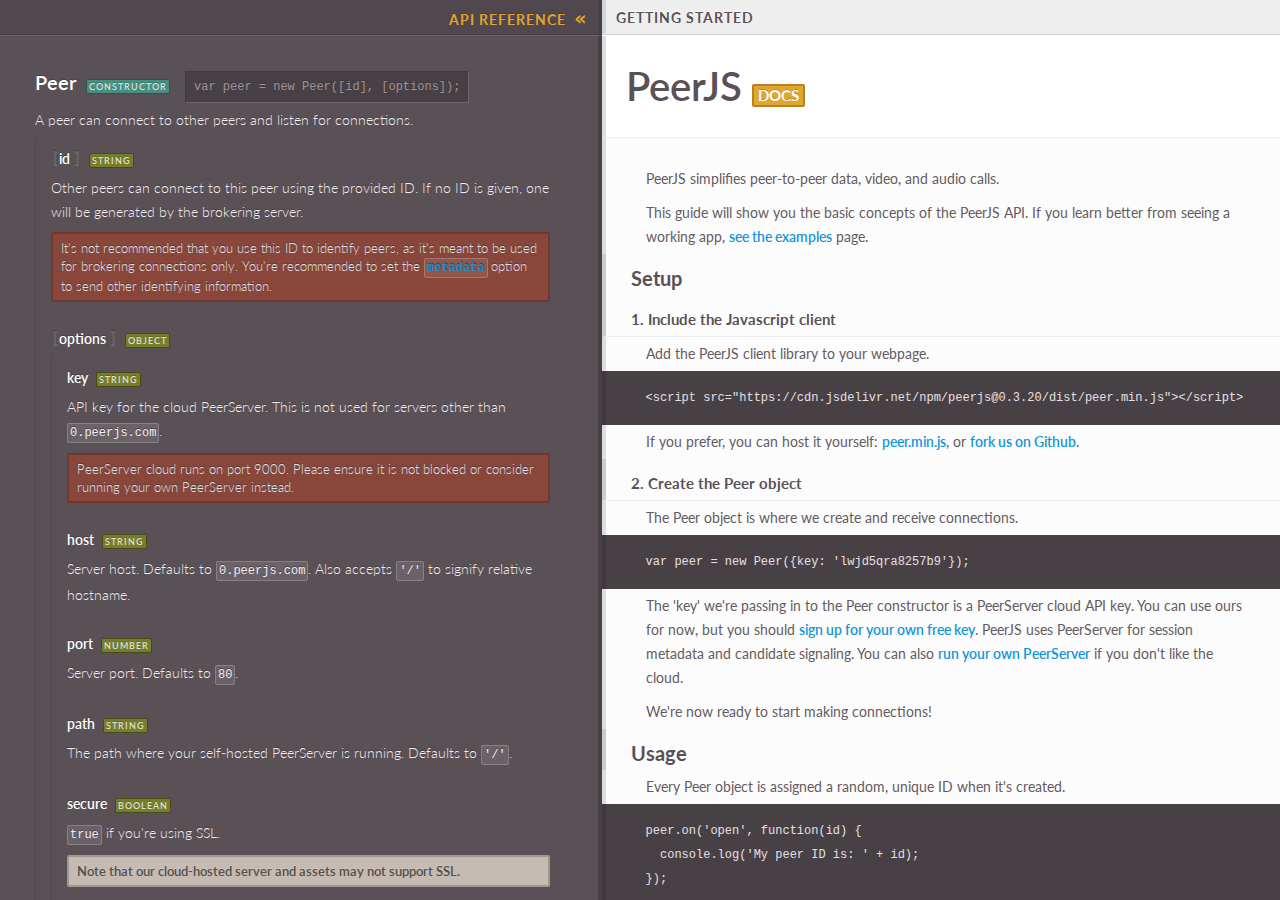
==== docs.html @ 3c6e446f "init" ====
<head>
  <title>PeerJS Documentation</title>
  <meta name="viewport" content="width=device-width, maximum-scale=1">
  <link href='https://fonts.googleapis.com/css?family=Lato:300,400,700,900' rel='stylesheet' type='text/css'>
  <link href="css/docs.css" rel="stylesheet" type="text/css">
  <script type="text/javascript" src="js/jquery.min.js"></script>
  <script type="text/javascript" src="js/docs.js"></script>
</head>

<body>
  <section class="start">
    <h1>
      <a href="index.html">PeerJS</a>
      <span class="title">docs</span>
    </h1>
    <p>
      <br>PeerJS simplifies peer-to-peer data, video, and audio calls.</p>
    <p>This guide will show you the basic concepts of the PeerJS API. If you learn better from seeing a working app,
      <a href="examples.html">see the examples</a> page.</P>
    <h2>Setup</h2>
    <h3>1. Include the Javascript client</h3>
    <p>Add the PeerJS client library to your webpage.</p>
    <pre>&lt;script src="https://cdn.jsdelivr.net/npm/peerjs@0.3.20/dist/peer.min.js"&gt;&lt;/script&gt;</pre>
    <p>If you prefer, you can host it yourself:
      <a download href="https://cdn.jsdelivr.net/npm/peerjs@0.3.20/dist/peer.min.js">peer.min.js</a>, or
      <a href="https://github.com/peers/peerjs">fork us on Github</a>.</p>
    <h3>2. Create the Peer object</h3>
    <p>The Peer object is where we create and receive connections.</p>
    <pre>var peer = new Peer({key: 'lwjd5qra8257b9'});</pre>
    <p>The 'key' we're passing in to the Peer constructor is a PeerServer cloud API key. You can use ours for now, but you should
      <a href="peerserver.html">sign up for your own free key</a>. PeerJS uses PeerServer for session metadata and candidate signaling. You can also
      <a href="https://github.com/peers/peerjs-server">run your own PeerServer</a> if you don't like the cloud.</p>
    <p>We're now ready to start making connections!</p>

    <h2>Usage</h2>
    <p>Every Peer object is assigned a random, unique ID when it's created.</p>
    <pre>peer.on('open', function(id) {
  console.log('My peer ID is: ' + id);
});</pre>
    <p>When we want to connect to another peer, we'll need to know their peer id. You're in charge of communicating the peer
      IDs between users of your site. Optionally, you can pass in your own IDs to the
      <a href="docs.html#peer">
        <code>Peer</code> constructor
      </a>.</p>

    <p>Read the
      <a href="docs.html#peer">Peer API reference</a> for complete information on its
      <a href="docs.html#peer-options">options</a>, methods,
      <a href="docs.html#peeron">events</a>, and
      <a href="docs.html#peeron-error">error handling</a>.</p>

    <h3>Data connections</h3>
    <p>Start a data connection by calling
      <code>peer.connect</code> with the peer ID of the destination peer. Anytime another peer attempts to connect to your peer ID, you'll receive
      a
      <code>connection</code> event. </p>
    <div class="two-col">
      <div class="col col-header">Start connection</div>
      <div class="col col-header">Receive connection</div>
      <div class="col">
        <pre>var conn = peer.connect('dest-peer-id');</pre>
      </div>
      <div class="col">
        <pre>peer.on('connection', function(conn) { ... });</pre>
      </div>
      <div class="clear"></div>
    </div>
    <p>
      <code>peer.connect</code> and the callback of the
      <code>connection</code> event will both provide a
      <code>DataConnection</code> object. This object will allow you to send and receive data:</p>
    <pre>conn.on('open', function() {
  // Receive messages
  conn.on('data', function(data) {
    console.log('Received', data);
  });

  // Send messages
  conn.send('Hello!');
});</pre>
    <p>Read the
      <a href="docs.html#dataconnection">DataConnection API reference</a> for complete details on its methods and events.</p>
    <h3>Video/audio calls</h3>
    <p>Call another peer by calling
      <code>peer.call</code> with the peer ID of the destination peer. When a peer calls you, the
      <code>call</code> event is emitted.</p>
    <p>Unlike data connections, when receiving a
      <code>call</code> event, the call must be answered or no connection is established.</p>
    <div class="two-col">
      <div class="col col-header">Start call</div>
      <div class="col col-header">Answer call</div>
      <div class="col">
        <pre>// Call a peer, providing our mediaStream
var call = peer.call('dest-peer-id',
  mediaStream);

</pre>
      </div>
      <div class="col">
        <pre>peer.on('call', function(call) {
  // Answer the call, providing our mediaStream
  call.answer(mediaStream);
});</pre>
      </div>
      <div class="clear"></div>
    </div>
    <p>When calling or answering a call, a MediaStream should be provided. The MediaStream represents the local video (webcam)
      or audio stream and can be obtained with some (browser-specific) version of
      <a href="https://developer.mozilla.org/en-US/docs/Web/API/Navigator.getUserMedia">
        <code>navigator.getUserMedia</code>
      </a>. When answering a call, the MediaStream is optional and if none is provided then a one-way call is established.
      Once the call is established, its
      <code>open</code> property is set to true.</p>
    <p>
      <code>peer.call</code> and the callback of the
      <code>call</code> event provide a MediaConnection object. The MediaConnection object itself emits a
      <code>stream</code> event whose callback includes the video/audio stream of the other peer.</p>
    <pre>call.on('stream', function(stream) {
  // `stream` is the MediaStream of the remote peer.
  // Here you'd add it to an HTML video/canvas element.
});</pre>
    <p>Read the
      <a href="docs.html#mediaconnection">MediaConnection API reference</a> for complete details on its methods and events.</p>

    <h2>Common questions</h2>

    <h3>What kind of data can I send?</h3>

    <p>PeerJS has the
      <a href="https://github.com/binaryjs/js-binarypack">BinaryPack</a>
      serialization format built-in. This means you can send any JSON type as well as binary Blobs and ArrayBuffers. Simply send
      arbitrary data and you'll get it out the other side:</p>
    <pre>
conn.send({
  strings: 'hi!',
  numbers: 150,
  arrays: [1,2,3],
  evenBinary: new Blob([1,2,3]),
  andMore: {bool: true}
});</pre>

    <h3>Are there any caveats?</h3>

    <p>A small percentage of users are behind symmetric NATs. When two symmetric NAT users try to connect to each other, NAT
      traversal is impossible and no connection can be made. A workaround is to proxy through the connection through a TURN
      server. The PeerServer cloud service does not provide a TURN server. You'll have to find your own. You can pass a TURN
      server into the
      <code>Peer</code> object options. This will allow your PeerJS app to work seamlessly for this situation</p>
    <h3>How do I use a TURN server?</h3>
    <p>When creating your Peer object, pass in the ICE servers as the config key of the options hash.</p>
    <pre>
var peer = new Peer({
  config: {'iceServers': [
    { url: 'stun:stun.l.google.com:19302' },
    { url: 'turn:homeo@turn.bistri.com:80', credential: 'homeo' }
  ]} /* Sample servers, please use appropriate ones */
});
</pre>
    <h3>What is the current state of browser compatibility?</h3>

    <p>We keep an frequently-updated catalogue of WebRTC compatibility information and caveats
      <a href="status.html">here</a>.</p>

    <h3>What if my peer has not yet connected to the server when I attempt to connect to it?</h3>

    <p>When you try to connect to a peer, PeerServer will hold a connection offer for up to 5 seconds before rejecting it. This
      is useful if you want to reconnect to a peer as it disconnects and reconnects rapidly between web pages.</p>

    <h3>Why am I unable to connect?</h3>
    <p>You could be behind a symmetric NAT, in which case you'll need to set up a TURN server.</p>
    <p>Another possible issue is your network blocking port 9000, which the PeerServer cloud runs on. In this you must use your
      own PeerServer running on an appropriate port instead of the cloud service.</p>

    <h3>What about latency/bandwidth?</h3>

    <p>Data sent between the two peers do not touch any other servers, so the connection speed is limited only by the upload
      and download rates of the two peers. This also means you don't have the additional latency of an intermediary server.</p>
    <p>The latency to establish a connection can be split into two components: the brokering of data and the identification
      of clients. PeerJS has been designed to minimize the time you spend in these two areas. For brokering, data is sent
      through an XHR streaming request before a WebSocket connection is established, then through WebSockets. For client
      identification, we provide you the ability to pass in your own peer IDs, thus eliminating the RTT for retrieving an
      ID from the server.</p>

    <h3>More questions?</h3>
    <p>
      <a href="https://groups.google.com/forum/?fromgroups#!forum/peerjs">Discuss PeerJS on our Google Group.</a>
      <br>
      <br>
    </p>
  </section>

  <header class="left">
    <h2>API Reference
      <a class="hide icon">&laquo;</a>
      <a class="show icon">&raquo;</a>
    </h2>
  </header>
  <header class="right">
    <h2>Getting Started</h2>
  </header>

  <section class="api">
    <div class="toplevel " id="peer">
      <span class="name">
        <a href="docs.html#peer">Peer</a>
        <span class="tag type constructor">constructor</span>
        <span class="snippet">var peer = new Peer([id], [options]);</span>
      </span>
      <p class="description">A peer can connect to other peers and listen for connections.</p>
      <div class="children">
        <div class="child " id="peer-id">
          <span class="name">
            <a href="docs.html#peer-id">
              <span class="optional">
                <span class="bracket">[</span>id
                <span class="bracket">]</span>
              </span>
            </a>
            <span class="tag type string">string</span>
          </span>
          <p class="description">Other peers can connect to this peer using the provided ID. If no ID is given, one will be generated by the brokering
            server.
            <span class='warn'>It's not recommended that you use this ID to identify peers, as it's meant to be used for brokering connections
              only. You're recommended to set the
              <a href='docs.html#peerconnect-options'>
                <code>metadata</code>
              </a> option to send other identifying information.</span>
          </p>
        </div>
        <div class="child " id="peer-options">
          <span class="name">
            <a href="docs.html#peer-options">
              <span class="optional">
                <span class="bracket">[</span>options
                <span class="bracket">]</span>
              </span>
            </a>
            <span class="tag type object">object</span>
          </span>
          <div class="children">
            <div class="child " id="peer-options-key">
              <span class="name">
                <a href="docs.html#peer-options-key">key</a>
                <span class="tag type string">string</span>
              </span>
              <p class="description">API key for the cloud PeerServer. This is not used for servers other than
                <code>0.peerjs.com</code>.
                <span class='warn'>PeerServer cloud runs on port 9000. Please ensure it is not blocked or consider running your own PeerServer
                  instead.
                </span>
              </p>
            </div>
            <div class="child " id="peer-options-host">
              <span class="name">
                <a href="docs.html#peer-options-host">host</a>
                <span class="tag type string">string</span>
              </span>
              <p class="description">Server host. Defaults to
                <code>0.peerjs.com</code>. Also accepts
                <code>'/'</code> to signify relative hostname.</p>
            </div>
            <div class="child " id="peer-options-port">
              <span class="name">
                <a href="docs.html#peer-options-port">port</a>
                <span class="tag type number">number</span>
              </span>
              <p class="description">Server port. Defaults to
                <code>80</code>.</p>
            </div>
            <div class="child " id="peer-options-path">
              <span class="name">
                <a href="docs.html#peer-options-path">path</a>
                <span class="tag type string">string</span>
              </span>
              <p class="description">The path where your self-hosted PeerServer is running. Defaults to
                <code>'/'</code>.</p>
            </div>
            <div class="child beta_030 " id="peer-options-secure">
              <span class="name">
                <a href="docs.html#peer-options-secure">secure</a>
                <span class="tag type boolean">boolean</span>
              </span>
              <p class="description">
                <code>true</code> if you're using SSL.
                <span class='tip'>Note that our cloud-hosted server and assets may not support SSL.</span>
              </p>
            </div>
            <div class="child " id="peer-options-config">
              <span class="name">
                <a href="docs.html#peer-options-config">config</a>
                <span class="tag type object">object</span>
              </span>
              <p class="description">Configuration hash passed to RTCPeerConnection. This hash contains any custom ICE/TURN server configuration.
                Defaults to
                <code>{ 'iceServers': [{ 'url': 'stun:stun.l.google.com:19302' }] }</code>
              </p>
            </div>
            <div class="child beta_030 " id="peer-options-debug">
              <span class="name">
                <a href="docs.html#peer-options-debug">debug</a>
                <span class="tag type number">number</span>
              </span>
              <p class="description">Prints log messages depending on the debug level passed in. Defaults to
                <code>0</code>.</p>
              <div class="children">
                <div class="child " id="peer-options-debug-0">
                  <span class="name">
                    <a href="docs.html#peer-options-debug-0">0</a>
                  </span>
                  <p class="description">Prints no logs.</p>
                </div>
                <div class="child " id="peer-options-debug-1">
                  <span class="name">
                    <a href="docs.html#peer-options-debug-1">1</a>
                  </span>
                  <p class="description">Prints only errors.</p>
                </div>
                <div class="child " id="peer-options-debug-2">
                  <span class="name">
                    <a href="docs.html#peer-options-debug-2">2</a>
                  </span>
                  <p class="description">Prints errors and warnings.</p>
                </div>
                <div class="child " id="peer-options-debug-3">
                  <span class="name">
                    <a href="docs.html#peer-options-debug-3">3</a>
                  </span>
                  <p class="description">Prints all logs.</p>
                </div>
              </div>
            </div>
          </div>
        </div>
      </div>
    </div>
    <div class="toplevel " id="peerconnect">
      <span class="name">
        <a href="docs.html#peerconnect">peer.connect</a>
        <span class="tag type method">method</span>
        <span class="snippet">var
          <a href='docs.html#dataconnection'>dataConnection</a> = peer.connect(id, [options]);</span>
      </span>
      <p class="description">Connects to the remote peer specified by
        <code>id</code> and returns a data connection. Be sure to listen on the
        <a href='docs.html#peeron-error'>
          <code>error</code>
        </a> event in case the connection fails.</p>
      <div class="children">
        <div class="child " id="peerconnect-id">
          <span class="name">
            <a href="docs.html#peerconnect-id">id</a>
            <span class="tag type string">string</span>
          </span>
          <p class="description">The brokering ID of the remote peer (their
            <a href='docs.html#peerid'>
              <code>peer.id</code>
            </a>).</p>
        </div>
        <div class="child " id="peerconnect-options">
          <span class="name">
            <a href="docs.html#peerconnect-options">
              <span class="optional">
                <span class="bracket">[</span>options
                <span class="bracket">]</span>
              </span>
            </a>
            <span class="tag type object">object</span>
          </span>
          <div class="children">
            <div class="child " id="peerconnect-options-label">
              <span class="name">
                <a href="docs.html#peerconnect-options-label">label</a>
                <span class="tag type string">string</span>
              </span>
              <p class="description">A unique label by which you want to identify this data connection. If left unspecified, a label will be generated
                at random. Can be accessed with
                <a href='docs.html#dataconnection-label'>
                  <code>dataConnection.label</code>
                </a>.</p>
            </div>
            <div class="child " id="peerconnect-options-metadata">
              <span class="name">
                <a href="docs.html#peerconnect-options-metadata">metadata</a>
              </span>
              <p class="description">Metadata associated with the connection, passed in by whoever initiated the connection. Can be accessed with
                <a href='docs.html#dataconnection-metadata'>
                  <code>dataConnection.metadata</code>
                </a>. Can be any serializable type.</p>
            </div>
            <div class="child " id="peerconnect-options-serialization">
              <span class="name">
                <a href="docs.html#peerconnect-options-serialization">serialization</a>
                <span class="tag type string">string</span>
              </span>
              <p class="description">Can be
                <code>binary</code> (default),
                <code>binary-utf8</code>,
                <code>json</code>, or
                <code>none</code>. Can be accessed with
                <a href='docs.html#dataconnection-serialization'>
                  <code>dataConnection.serialization</code>
                </a>.
                <span class='tip'>
                  <code>binary-utf8</code> will take a performance hit because of the way UTF8 strings are packed into binary format.</span>
              </p>
            </div>
            <div class="child " id="peerconnect-options-reliable">
              <span class="name">
                <a href="docs.html#peerconnect-options-reliable">reliable</a>
                <span class="tag type boolean">boolean</span>
              </span>
              <p class="description">Whether the underlying data channels should be reliable (e.g. for large file transfers) or not (e.g. for gaming
                or streaming). Defaults to
                <code>false</code>.
                <span class='warn'>Setting reliable to true will use a shim for incompatible browsers (Chrome 30 and below only) and thus may
                  not offer full performance.</span>
              </p>
            </div>
          </div>
        </div>
      </div>
    </div>
    <div class="toplevel beta_030 " id="peercall">
      <span class="name">
        <a href="docs.html#peercall">peer.call</a>
        <span class="tag type method">method</span>
        <span class="snippet">var
          <a href='docs.html#mediaconnection'>mediaConnection</a> = peer.call(id, stream, [options]);</span>
      </span>
      <p class="description">Calls the remote peer specified by
        <code>id</code> and returns a media connection. Be sure to listen on the
        <a href='docs.html#peeron-error'>
          <code>error</code>
        </a> event in case the connection fails.</p>
      <div class="children">
        <div class="child " id="peercall-id">
          <span class="name">
            <a href="docs.html#peercall-id">id</a>
            <span class="tag type string">string</span>
          </span>
          <p class="description">The brokering ID of the remote peer (their
            <a href='docs.html#peerid'>
              <code>peer.id</code>
            </a>).</p>
        </div>
        <div class="child " id="peercall-stream">
          <span class="name">
            <a href="docs.html#peercall-stream">stream</a>
            <span class="tag type MediaStream">MediaStream</span>
          </span>
          <p class="description">The caller's media stream</p>
        </div>
        <div class="child " id="peercall-options">
          <span class="name">
            <a href="docs.html#peercall-options">
              <span class="optional">
                <span class="bracket">[</span>options
                <span class="bracket">]</span>
              </span>
            </a>
            <span class="tag type object">object</span>
          </span>
          <div class="children">
            <div class="child " id="peercall-options-metadata">
              <span class="name">
                <a href="docs.html#peercall-options-metadata">metadata</a>
              </span>
              <p class="description">Metadata associated with the connection, passed in by whoever initiated the connection. Can be accessed with
                <a href='docs.html#dataconnection-metadata'>
                  <code>dataConnection.metadata</code>
                </a>. Can be any serializable type.</p>
            </div>
          </div>
        </div>
      </div>
    </div>
    <div class="toplevel " id="peeron">
      <span class="name">
        <a href="docs.html#peeron">peer.on</a>
        <span class="tag type method">method</span>
        <span class="snippet">peer.on(event, callback);</span>
      </span>
      <p class="description">Set listeners for peer events.</p>
      <div class="children">
        <div class="child " id="peeron-open">
          <span class="name">
            <a href="docs.html#peeron-open">'open'</a>
            <span class="tag type event">event</span>
            <span class="snippet">peer.on('open', function(id) { ... });</span>
          </span>
          <p class="description">Emitted when a connection to the PeerServer is established. You may use the peer before this is emitted, but messages
            to the server will be queued.
            <code>id</code> is the brokering ID of the peer (which was either provided in the constructor or assigned by the server).
            <span class='tip'>You should not wait for this event before connecting to other peers if connection speed is important.</span>
          </p>
        </div>
        <div class="child " id="peeron-connection">
          <span class="name">
            <a href="docs.html#peeron-connection">'connection'</a>
            <span class="tag type event">event</span>
            <span class="snippet">peer.on('connection', function(
              <a href='docs.html#dataconnection'>dataConnection</a>) { ... });</span>
          </span>
          <p class="description">Emitted when a new data connection is established from a remote peer.</p>
        </div>
        <div class="child beta_030 " id="peeron-call">
          <span class="name">
            <a href="docs.html#peeron-call">'call'</a>
            <span class="tag type event">event</span>
            <span class="snippet">peer.on('call', function(
              <a href='docs.html#mediaconnection'>mediaConnection</a>) { ... });</span>
          </span>
          <p class="description">Emitted when a remote peer attempts to call you. The emitted
            <code>mediaConnection</code> is not yet active; you must first answer the call (
            <a href='docs.html#mediaconnection-answer'>
              <code>mediaConnection.answer([stream]);</code>
            </a>). Then, you can listen for the
            <a href='docs.html#mediaconnection-on'>
              <code>stream</code>
            </a> event.</p>
        </div>
        <div class="child " id="peeron-close">
          <span class="name">
            <a href="docs.html#peeron-close">'close'</a>
            <span class="tag type event">event</span>
            <span class="snippet">peer.on('close', function() { ... });</span>
          </span>
          <p class="description">Emitted when the peer is
            <a href='docs.html#peerdestroy'>destroyed</a> and can no longer accept or create any new connections. At this time, the peer's connections will
            all be closed.
            <span class='tip'>To be extra certain that peers clean up correctly, we recommend calling
              <code>peer.destroy()</code> on a peer when it is no longer needed.</span>
          </p>
        </div>
        <div class="child " id="peeron-disconnected">
          <span class="name">
            <a href="docs.html#peeron-disconnected">'disconnected'</a>
            <span class="tag type event">event</span>
            <span class="snippet">peer.on('disconnected', function() { ... });</span>
          </span>
          <p class="description">Emitted when the peer is disconnected from the signalling server, either
            <a href='docs.html#peerdisconnect'>manually</a> or because the connection to the signalling server was lost. When a peer is disconnected, its existing
            connections will stay alive, but the peer cannot accept or create any new connections. You can reconnect to the
            server by calling
            <a href='docs.html#peerreconnect'>
              <code>peer.reconnect()</code>
            </a>.</p>
        </div>
        <div class="child " id="peeron-error">
          <span class="name">
            <a href="docs.html#peeron-error">'error'</a>
            <span class="tag type event">event</span>
            <span class="snippet">peer.on('error', function(err) { ... });</span>
          </span>
          <p class="description">Errors on the peer are
            <strong>almost always fatal</strong> and will destroy the peer. Errors from the underlying socket and PeerConnections
            are forwarded here.
            <br>
            <br>These come in the following
            <code>err.type</code> flavors:</p>
          <div class="children">
            <div class="child fatal " id="peeron-error-browser-incompatible">
              <span class="name">
                <a href="docs.html#peeron-error-browser-incompatible">'browser-incompatible'</a>
                <span class="tag type Error">Error</span>
                <span class="tag fatal">fatal</span>
              </span>
              <p class="description">The client's browser does not support some or all WebRTC features that you are trying to use.</p>
            </div>
            <div class="child " id="peeron-error-disconnected">
              <span class="name">
                <a href="docs.html#peeron-error-disconnected">'disconnected'</a>
                <span class="tag type Error">Error</span>
              </span>
              <p class="description">You've already disconnected this peer from the server and can no longer make any new connections on it.</p>
            </div>
            <div class="child fatal " id="peeron-error-invalid-id">
              <span class="name">
                <a href="docs.html#peeron-error-invalid-id">'invalid-id'</a>
                <span class="tag type Error">Error</span>
                <span class="tag fatal">fatal</span>
              </span>
              <p class="description">The ID passed into the Peer constructor contains illegal characters.</p>
            </div>
            <div class="child fatal " id="peeron-error-invalid-key">
              <span class="name">
                <a href="docs.html#peeron-error-invalid-key">'invalid-key'</a>
                <span class="tag type Error">Error</span>
                <span class="tag fatal">fatal</span>
              </span>
              <p class="description">The API key passed into the Peer constructor contains illegal characters or is not in the system (cloud server
                only).
              </p>
            </div>
            <div class="child " id="peeron-error-network">
              <span class="name">
                <a href="docs.html#peeron-error-network">'network'</a>
                <span class="tag type Error">Error</span>
              </span>
              <p class="description">Lost or cannot establish a connection to the signalling server.</p>
            </div>
            <div class="child " id="peeron-error-peer-unavailable">
              <span class="name">
                <a href="docs.html#peeron-error-peer-unavailable">'peer-unavailable'</a>
                <span class="tag type Error">Error</span>
              </span>
              <p class="description">The peer you're trying to connect to does not exist.</p>
            </div>
            <div class="child fatal " id="peeron-error-ssl-unavailable">
              <span class="name">
                <a href="docs.html#peeron-error-ssl-unavailable">'ssl-unavailable'</a>
                <span class="tag type Error">Error</span>
                <span class="tag fatal">fatal</span>
              </span>
              <p class="description">PeerJS is being used securely, but the cloud server does not support SSL. Use a custom PeerServer.</p>
            </div>
            <div class="child fatal " id="peeron-error-server-error">
              <span class="name">
                <a href="docs.html#peeron-error-server-error">'server-error'</a>
                <span class="tag type Error">Error</span>
                <span class="tag fatal">fatal</span>
              </span>
              <p class="description">Unable to reach the server.</p>
            </div>
            <div class="child fatal " id="peeron-error-socket-error">
              <span class="name">
                <a href="docs.html#peeron-error-socket-error">'socket-error'</a>
                <span class="tag type Error">Error</span>
                <span class="tag fatal">fatal</span>
              </span>
              <p class="description">An error from the underlying socket.</p>
            </div>
            <div class="child fatal " id="peeron-error-socket-closed">
              <span class="name">
                <a href="docs.html#peeron-error-socket-closed">'socket-closed'</a>
                <span class="tag type Error">Error</span>
                <span class="tag fatal">fatal</span>
              </span>
              <p class="description">The underlying socket closed unexpectedly.</p>
            </div>
            <div class="child sometimes_fatal " id="peeron-error-unavailable-id">
              <span class="name">
                <a href="docs.html#peeron-error-unavailable-id">'unavailable-id'</a>
                <span class="tag type Error">Error</span>
                <span class="tag sometimes_fatal">sometimes fatal</span>
              </span>
              <p class="description">The ID passed into the Peer constructor is already taken.
                <span class='warn'>This error is not fatal if your peer has open peer-to-peer connections. This can happen if you attempt to
                  <a href='docs.html#peerreconnect'>reconnect</a> a peer that has been
                  <a href='docs.html#peerdisconnect'>disconnected from the server</a>, but its old ID has now been taken.</span>
              </p>
            </div>
            <div class="child " id="peeron-error-webrtc">
              <span class="name">
                <a href="docs.html#peeron-error-webrtc">'webrtc'</a>
                <span class="tag type Error">Error</span>
              </span>
              <p class="description">Native WebRTC errors.</p>
            </div>
          </div>
        </div>
      </div>
    </div>
    <div class="toplevel " id="peerdisconnect">
      <span class="name">
        <a href="docs.html#peerdisconnect">peer.disconnect</a>
        <span class="tag type method">method</span>
        <span class="snippet">peer.disconnect();</span>
      </span>
      <p class="description">Close the connection to the server, leaving all existing data and media connections intact.
        <a href='docs.html#peerdisconnected'>
          <code>peer.disconnected</code>
        </a> will be set to
        <code>true</code> and the
        <a href='docs.html#peeron-disconnected'>
          <code>disconnected</code>
        </a> event will fire.
        <span class='warn'>This cannot be undone; the respective peer object will no longer be able to create or receive any connections and
          its ID will be forfeited on the (cloud) server.</span>
      </p>
    </div>
    <div class="toplevel " id="peerreconnect">
      <span class="name">
        <a href="docs.html#peerreconnect">peer.reconnect</a>
        <span class="tag type method">method</span>
        <span class="snippet">peer.reconnect();</span>
      </span>
      <p class="description">Attempt to reconnect to the server with the peer's old ID. Only
        <a href='docs.html#peerdisconnect'>disconnected peers</a> can be reconnected. Destroyed peers cannot be reconnected. If the connection fails (as an
        example, if the peer's old ID is now taken), the peer's existing connections will not close, but any associated errors
        events will fire.</p>
    </div>
    <div class="toplevel " id="peerdestroy">
      <span class="name">
        <a href="docs.html#peerdestroy">peer.destroy</a>
        <span class="tag type method">method</span>
        <span class="snippet">peer.destroy();</span>
      </span>
      <p class="description">Close the connection to the server and terminate all existing connections.
        <a href='docs.html#peerdestroyed'>
          <code>peer.destroyed</code>
        </a> will be set to
        <code>true</code>.
        <span class='warn'>This cannot be undone; the respective peer object will no longer be able to create or receive any connections, its
          ID will be forfeited on the (cloud) server, and all of its data and media connections will be closed.</span>
      </p>
    </div>
    <div class="toplevel " id="peerid">
      <span class="name">
        <a href="docs.html#peerid">peer.id</a>
        <span class="tag type string">string</span>
      </span>
      <p class="description">The brokering ID of this peer. If no ID was specified in
        <a href='docs.html#peer'>the constructor</a>, this will be
        <code>undefined</code> until the
        <a href='docs.html#peeron-open'>
          <code>open</code>
        </a> event is emitted.</p>
    </div>
    <div class="toplevel " id="peerconnections">
      <span class="name">
        <a href="docs.html#peerconnections">peer.connections</a>
        <span class="tag type object">object</span>
      </span>
      <p class="description">A hash of all connections associated with this peer, keyed by the remote peer's ID.
        <span class='tip'>We recommend keeping track of connections yourself rather than relying on this hash.</span>
      </p>
    </div>
    <div class="toplevel " id="peerdisconnected">
      <span class="name">
        <a href="docs.html#peerdisconnected">peer.disconnected</a>
        <span class="tag type boolean">boolean</span>
      </span>
      <p class="description">
        <code>false</code> if there is an active connection to the PeerServer.</p>
    </div>
    <div class="toplevel " id="peerdestroyed">
      <span class="name">
        <a href="docs.html#peerdestroyed">peer.destroyed</a>
        <span class="tag type boolean">boolean</span>
      </span>
      <p class="description">
        <code>true</code> if this peer and all of its connections can no longer be used.</p>
    </div>
    <div class="toplevel " id="dataconnection">
      <span class="name">
        <a href="docs.html#dataconnection">DataConnection</a>
        <span class="tag type class">class</span>
      </span>
      <p class="description">Wraps WebRTC's DataChannel. To get one, use
        <a href='docs.html#peerconnect'>
          <code>peer.connect</code>
        </a> or listen for the
        <a href='docs.html#peeron-connect'>
          <code>connect</code>
        </a> event.</p>
      <div class="children">
        <div class="child " id="dataconnection-send">
          <span class="name">
            <a href="docs.html#dataconnection-send">.send</a>
            <span class="tag type method">method</span>
            <span class="snippet">dataConnection.send(data);</span>
          </span>
          <p class="description">
            <code>data</code> is serialized by BinaryPack by default and sent to the remote peer.</p>
          <div class="children">
            <div class="child " id="dataconnection-send-data">
              <span class="name">
                <a href="docs.html#dataconnection-send-data">data</a>
              </span>
              <p class="description">You can send any type of data, including objects, strings, and blobs.</p>
            </div>
          </div>
        </div>
        <div class="child " id="dataconnection-close">
          <span class="name">
            <a href="docs.html#dataconnection-close">.close</a>
            <span class="tag type method">method</span>
            <span class="snippet">dataConnection.close();</span>
          </span>
          <p class="description">Closes the data connection gracefully, cleaning up underlying DataChannels and PeerConnections.</p>
        </div>
        <div class="child " id="dataconnection-on">
          <span class="name">
            <a href="docs.html#dataconnection-on">.on</a>
            <span class="tag type method">method</span>
            <span class="snippet">dataConnection.on(event, callback);</span>
          </span>
          <p class="description">Set listeners for data connection events.</p>
          <div class="children">
            <div class="child " id="dataconnection-on-data">
              <span class="name">
                <a href="docs.html#dataconnection-on-data">'data'</a>
                <span class="tag type event">event</span>
                <span class="snippet">dataConnection.on('data', function(data) { ... });</span>
              </span>
              <p class="description">Emitted when data is received from the remote peer.</p>
            </div>
            <div class="child " id="dataconnection-on-open">
              <span class="name">
                <a href="docs.html#dataconnection-on-open">'open'</a>
                <span class="tag type event">event</span>
                <span class="snippet">dataConnection.on('open', function() { ... });</span>
              </span>
              <p class="description">Emitted when the connection is established and ready-to-use.</p>
            </div>
            <div class="child " id="dataconnection-on-close">
              <span class="name">
                <a href="docs.html#dataconnection-on-close">'close'</a>
                <span class="tag type event">event</span>
                <span class="snippet">dataConnection.on('close', function() { ... });</span>
              </span>
              <p class="description">Emitted when either you or the remote peer closes the data connection.
                <span class='warn'>Firefox does not yet support this event.</span>
              </p>
            </div>
            <div class="child " id="dataconnection-on-error">
              <span class="name">
                <a href="docs.html#dataconnection-on-error">'error'</a>
                <span class="tag type event">event</span>
                <span class="snippet">dataConnection.on('error', function(err) { ... });</span>
              </span>
            </div>
          </div>
        </div>
        <div class="child " id="dataconnection-datachannel">
          <span class="name">
            <a href="docs.html#dataconnection-datachannel">.dataChannel</a>
            <span class="tag type object">object</span>
          </span>
          <p class="description">A reference to the RTCDataChannel object associated with the connection.</p>
        </div>
        <div class="child " id="dataconnection-label">
          <span class="name">
            <a href="docs.html#dataconnection-label">.label</a>
            <span class="tag type string">string</span>
          </span>
          <p class="description">The optional label passed in or assigned by PeerJS when the connection was initiated.</p>
        </div>
        <div class="child " id="dataconnection-metadata">
          <span class="name">
            <a href="docs.html#dataconnection-metadata">.metadata</a>
          </span>
          <p class="description">Any type of metadata associated with the connection, passed in by whoever initiated the connection.</p>
        </div>
        <div class="child " id="dataconnection-open">
          <span class="name">
            <a href="docs.html#dataconnection-open">.open</a>
            <span class="tag type boolean">boolean</span>
          </span>
          <p class="description">This is true if the connection is open and ready for read/write.</p>
        </div>
        <div class="child " id="dataconnection-peerconnection">
          <span class="name">
            <a href="docs.html#dataconnection-peerconnection">.peerConnection</a>
            <span class="tag type object">object</span>
          </span>
          <p class="description">A reference to the RTCPeerConnection object associated with the connection.</p>
        </div>
        <div class="child " id="dataconnection-peer">
          <span class="name">
            <a href="docs.html#dataconnection-peer">.peer</a>
            <span class="tag type string">string</span>
          </span>
          <p class="description">The ID of the peer on the other end of this connection.</p>
        </div>
        <div class="child " id="dataconnection-reliable">
          <span class="name">
            <a href="docs.html#dataconnection-reliable">.reliable</a>
            <span class="tag type boolean">boolean</span>
          </span>
          <p class="description">Whether the underlying data channels are reliable; defined when the connection was initiated.</p>
        </div>
        <div class="child " id="dataconnection-serialization">
          <span class="name">
            <a href="docs.html#dataconnection-serialization">.serialization</a>
            <span class="tag type string">string</span>
          </span>
          <p class="description">The serialization format of the data sent over the connection. Can be
            <code>binary</code> (default),
            <code>binary-utf8</code>,
            <code>json</code>, or
            <code>none</code>.</p>
        </div>
        <div class="child " id="dataconnection-type">
          <span class="name">
            <a href="docs.html#dataconnection-type">.type</a>
            <span class="tag type string">string</span>
          </span>
          <p class="description">For data connections, this is always
            <code>'data'</code>.</p>
        </div>
        <div class="child " id="dataconnection-buffersize">
          <span class="name">
            <a href="docs.html#dataconnection-buffersize">.bufferSize</a>
            <span class="tag type number">number</span>
          </span>
          <p class="description">The number of messages queued to be sent once the browser buffer is no longer full.</p>
        </div>
      </div>
    </div>
    <div class="toplevel beta_030 " id="mediaconnection">
      <span class="name">
        <a href="docs.html#mediaconnection">MediaConnection</a>
        <span class="tag type class">class</span>
      </span>
      <p class="description">Wraps WebRTC's media streams. To get one, use
        <a href='docs.html#peercall'>
          <code>peer.call</code>
        </a> or listen for the
        <a href='docs.html#peeron-call'>
          <code>call</code>
        </a> event.</p>
      <div class="children">
        <div class="child " id="mediaconnection-answer">
          <span class="name">
            <a href="docs.html#mediaconnection-answer">.answer</a>
            <span class="tag type method">method</span>
            <span class="snippet">mediaConnection.answer([stream]);</span>
          </span>
          <p class="description">When recieving a
            <a href='docs.html#peeron-call'>
              <code>call</code>
            </a> event on a peer, you can call
            <code>.answer</code> on the media connection provided by the callback to accept the call and optionally send your own media stream.</p>
          <div class="children">
            <div class="child " id="mediaconnection-answer-stream">
              <span class="name">
                <a href="docs.html#mediaconnection-answer-stream">
                  <span class="optional">
                    <span class="bracket">[</span>stream
                    <span class="bracket">]</span>
                  </span>
                </a>
                <span class="tag type MediaStream">MediaStream</span>
              </span>
              <p class="description">A WebRTC media stream from
                <a href='https://developer.mozilla.org/en-US/docs/Web/API/Navigator.getUserMedia'>
                  <code>getUserMedia</code>
                </a>.</p>
            </div>
          </div>
        </div>
        <div class="child " id="mediaconnection-close">
          <span class="name">
            <a href="docs.html#mediaconnection-close">.close</a>
            <span class="tag type method">method</span>
            <span class="snippet">mediaConnection.close();</span>
          </span>
          <p class="description">Closes the media connection.</p>
        </div>
        <div class="child " id="mediaconnection-on">
          <span class="name">
            <a href="docs.html#mediaconnection-on">.on</a>
            <span class="tag type method">method</span>
            <span class="snippet">mediaConnection.on(event, callback);</span>
          </span>
          <p class="description">Set listeners for media connection events.</p>
          <div class="children">
            <div class="child " id="mediaconnection-on-stream">
              <span class="name">
                <a href="docs.html#mediaconnection-on-stream">'stream'</a>
                <span class="tag type event">event</span>
                <span class="snippet">mediaConnection.on('stream', function(stream) { ... });</span>
              </span>
              <p class="description">Emitted when a remote peer adds a
                <code>stream</code>.</p>
            </div>
            <div class="child " id="mediaconnection-on-close">
              <span class="name">
                <a href="docs.html#mediaconnection-on-close">'close'</a>
                <span class="tag type event">event</span>
                <span class="snippet">mediaConnection.on('close', function() { ... });</span>
              </span>
              <p class="description">Emitted when either you or the remote peer closes the media connection.
                <span class='warn'>Firefox does not yet support this event.</span>
              </p>
            </div>
            <div class="child " id="mediaconnection-on-error">
              <span class="name">
                <a href="docs.html#mediaconnection-on-error">'error'</a>
                <span class="tag type event">event</span>
                <span class="snippet">mediaConnection.on('error', function(err) { ... });</span>
              </span>
            </div>
          </div>
        </div>
        <div class="child " id="mediaconnection-open">
          <span class="name">
            <a href="docs.html#mediaconnection-open">.open</a>
            <span class="tag type boolean">boolean</span>
          </span>
          <p class="description">Whether the media connection is active (e.g. your call has been answered). You can check this if you want to set
            a maximum wait time for a one-sided call.</p>
        </div>
        <div class="child " id="mediaconnection-metadata">
          <span class="name">
            <a href="docs.html#mediaconnection-metadata">.metadata</a>
          </span>
          <p class="description">Any type of metadata associated with the connection, passed in by whoever initiated the connection.</p>
        </div>
        <div class="child " id="mediaconnection-peer">
          <span class="name">
            <a href="docs.html#mediaconnection-peer">.peer</a>
            <span class="tag type string">string</span>
          </span>
          <p class="description">The ID of the peer on the other end of this connection.</p>
        </div>
        <div class="child " id="mediaconnection-type">
          <span class="name">
            <a href="docs.html#mediaconnection-type">.type</a>
            <span class="tag type string">string</span>
          </span>
          <p class="description">For media connections, this is always
            <code>'media'</code>.</p>
        </div>
      </div>
    </div>
    <div class="toplevel utility " id="util">
      <span class="name">
        <a href="docs.html#util">util</a>
        <span class="tag type object">object</span>
        <span class="tag utility">utility</span>
      </span>
      <p class="description">Provides a variety of helpful utilities.
        <span class='warn'>Only the utilities documented here are guaranteed to be present on
          <code>util</code>. Undocumented utilities can be removed without warning. We don't consider these to be 'breaking changes.'</span>
      </p>
      <div class="children">
        <div class="child " id="util-browser">
          <span class="name">
            <a href="docs.html#util-browser">.browser</a>
            <span class="tag type string">string</span>
            <span class="snippet">if (util.browser === 'Firefox') { /* OK to peer with Firefox peers. */ }</span>
          </span>
          <p class="description">The current browser. This property can be useful in determining whether or not two peers can connect. For example,
            as of now data connections are not yet interoperable between major browsers.
            <code>util.browser</code> can currently have the values 'Firefox', 'Chrome', 'Unsupported', or 'Supported' (unknown WebRTC-compatible
            browser).
          </p>
        </div>
        <div class="child " id="util-supports">
          <span class="name">
            <a href="docs.html#util-supports">.supports</a>
            <span class="tag type object">object</span>
            <span class="snippet">if (util.supports.data) { /* OK to start a data connection. */ }</span>
          </span>
          <p class="description">A hash of WebRTC features mapped to booleans that correspond to whether the feature is supported by the current
            browser.
            <span class='warn'>Only the properties documented here are guaranteed to be present on
              <code>util.supports</code>.</span>
          </p>
          <div class="children">
            <div class="child " id="util-supports-audiovideo">
              <span class="name">
                <a href="docs.html#util-supports-audiovideo">.audioVideo</a>
                <span class="tag type boolean">boolean</span>
              </span>
              <p class="description">True if the current browser supports media streams and PeerConnection.</p>
            </div>
            <div class="child " id="util-supports-data">
              <span class="name">
                <a href="docs.html#util-supports-data">.data</a>
                <span class="tag type boolean">boolean</span>
              </span>
              <p class="description">True if the current browser supports DataChannel and PeerConnection.</p>
            </div>
            <div class="child " id="util-supports-binary">
              <span class="name">
                <a href="docs.html#util-supports-binary">.binary</a>
                <span class="tag type boolean">boolean</span>
              </span>
              <p class="description">True if the current browser supports binary DataChannels.</p>
            </div>
            <div class="child " id="util-supports-reliable">
              <span class="name">
                <a href="docs.html#util-supports-reliable">.reliable</a>
                <span class="tag type boolean">boolean</span>
              </span>
              <p class="description">True if the current browser supports reliable DataChannels.</p>
            </div>
          </div>
        </div>
      </div>
    </div>
  </section>

</body>
---- css/docs.css ----
html{color:#000;background:#FFF;}body,div,dl,dt,dd,ul,ol,li,pre,code,form,fieldset,legend,input,button,textarea,p,blockquote,th,td{margin:0;padding:0;}table{border-collapse:collapse;border-spacing:0;}fieldset,img{border:0;}address,caption,cite,code,dfn,em,th,var,optgroup{font-style:inherit;font-weight:inherit;}del,ins{text-decoration:none;}li{list-style:none;}caption,th{text-align:left;}q:before,q:after{content:'';}abbr,acronym{border:0;font-variant:normal;}sup{vertical-align:baseline;}sub{vertical-align:baseline;}legend{color:#000;}input,button,textarea,select,optgroup,option{font-family:inherit;font-size:inherit;font-style:inherit;font-weight:inherit;}input,button,textarea,select{font-size:100%;}
a {outline: none;} /* Gets rid of Firefox's dotted borders */
a img {border: none;} /* Gets rid of IE's blue borders */


body, html {
  font-size: 14px;
  line-height: 24px;
  font-family: "Lato", Helvetica, sans-serif;
  color: #454545;
}

header.right, header.left {
  cursor: pointer;
  z-index: 100;
  position: fixed;
  top: 0;
  height: 35px;
  box-sizing: border-box;
  -moz-box-sizing: border-box;
}

header.left {
  border-bottom: 1px solid rgba(0,0,0,0.1);
  border-right: 4px solid rgba(0,0,0,0.1);
  background-color: #50484e;
  text-align: right;
  left: 0;
  width: 47%;
}
header.right {
  border-bottom: 1px solid rgba(0,0,0,0.1);
  border-left: 4px solid rgba(0,0,0,0.1);
  background-color: #eee;
  text-align: left;
  right: 0;
  width: 53%;
}

.left h2, .right h2 {
  color: #E2A62E;
  letter-spacing: 1px;
  text-transform: uppercase;
  font-size: 14px;
  margin: 0;
  padding: 6px 10px;
  text-shadow: 0 -1px 0 rgba(0,0,0,0.2);
}

.right h2 {
  color: #5a5157;
  text-shadow: 0 -1px 0 #fff;
}

.left .icon {
  color: #E2A62E;
  cursor: pointer;
  font-family: monospace;
  font-size: 20px;
  display: inline-block;
  margin-left: 5px;
}

.icon.show {
  display: none;
}


.api, .start {
  position: absolute;
  top: 0px;
  bottom: 0px;
  overflow-y: scroll;
  overflow-x: hidden;
  box-sizing: border-box;
  -moz-box-sizing: border-box;
  transition: left 300ms;
}

.api.fullscreen {
  width: 100%;
}

.start.full {
  left: 30px;
  width: auto;
}

/** hiding */
.api.hidden {
  left: -370px;
  width: 400px;
  overflow: hidden;
}

.api.hidden > div {
  opacity: 0.6;
}

.start {
  background-color: #fcfcfc;
  width: 53%;
  right: 0px;
  top: 35px;
  text-shadow: 0px -1px 0 #fff;
  border-top: 1px solid #fff;
  z-index: 99;
  color: #645b61;
}

.start h1 {
  margin: 0;
  background-color: #fff;
  font-size: 40px;
  line-height: 40px;
  padding: 30px 20px;
  border-bottom: 1px solid #eee;
  color: #5a5157;
  border-left: 4px solid #ddd;
}

/** Code stylings */
section.start pre {
  font-family: Consolas, Inconsolata, 'Bitstream Vera Sans Mono', Menlo, Monaco, 'Andale Mono', 'Courier New', monospace;
  font-size: 12px;
  background-color: #474045;
  border-left: 4px solid #40393e;
  padding: 15px 30px 15px 40px;
  color: #e7e0e5;
  text-shadow: 0 -1px 0 rgba(0,0,0,0.1);
  max-width: 100%;
  overflow: auto;
}
/** /code */

h1 a {
  color: #5a5157;
  text-decoration: none;
  transition: color 300ms;
}

h1 a:hover {
  color: #745e6d;
}

h1 .title {
  color: #fff;
  display: inline-block;
  font-size: 15px;
  text-transform: uppercase;
  font-variant: small-caps;
  background-color: #E2A62E;
  padding: 2px 4px;
  line-height: 15px;
  border-radius: 2px;
  border: 2px solid rgba(0,0,0,0.2);
  text-shadow: 0 -1px 0 rgba(0,0,0,0.2);
}

.start > p, .start > div {
  padding: 5px 30px 5px 40px;
  border-left: 4px solid #ddd;
}

.start p.red {
  color: #8F4537;
}

.start h2, .start h3, .start h4 {
  color: #5a5157;
  padding: 12px 25px 5px 25px;
  margin: 0;
  font-size: 20px;
  border-left: 4px solid #ccc;
}

.start h3 {
  font-size: 15px;
  padding: 12px 25px 5px 25px;
  border-bottom: 1px solid #eee;
}

a {
  font-weight: 600;
  color: #1295D8;
  text-decoration: none;
  transition: color 200ms;
}
a:hover {
  color: #33a2dc;
}


.api {
  color: #f5eff3;
  font-weight: 300;
  top: 35px;
  left: 0px;
  width: 47%;
  border-right: 4px solid #474046;
  border-top: 1px solid rgba(255,255,255,0.1);
  background-color: #5a5157;
  text-shadow: 0px -1px 0 #474045;
  z-index: 100;
}

.child {
  padding: 10px 0 10px 15px;
}

.bracket {
  font-weight: 800;
  display: inline-block;
  margin: 0 2px;
  color: rgba(255,255,255,0.2);
}

.toplevel {
  border-bottom: 1px solid rgba(0,0,0,0.1);
  padding: 30px 35px;
}

.api:not(:first-child) {
  border-top: 1px solid rgba(255,255,255,0.1);
}

.toplevel > .children > .child {
  padding-right: 5px;
}

.children {
  border-left: 1px solid rgba(0,0,0,0.1);
}

.beta_030 .children {
  border-left: 1px solid rgba(233, 97, 81, 0.5);
}

.api div p {
  margin: 0 0 5px 0;
}

.child:hover {
  background-color: #635960;
}

/** Label stylings */
.tag {
  display: inline-block;
  background-color: #454545;
  border-radius: 2px;
  color: rgba(255,255,255,0.8);
  line-height: 11px;
  padding: 1px 2px;
  margin-left: 5px;
  font-size: 9px;
  letter-spacing: 1px;
  font-weight: 600;
  font-family: "Lato", Helvetica, sans-serif;
  text-transform: uppercase;
  border: 1px solid rgba(0,0,0,0.4);
  text-shadow: 0px -1px 0px rgba(0,0,0,0.2);
}

.tag.type {
  background-color: #757E2B;
}

.tag.beta_030 {
  background-color: #E96151;
}

.tag.method, .tag.function {
  background-color: #E2A62E;
}

.tag.class, .tag.constructor, .tag.utility {
  background-color: #468F81;
}

.tag.error {
  background-color: #8F4537;
}

.tag.event {
  background-color: #1295D8;
}

.toplevel > .name {
  font-size: 20px;
}

/** /Label stylings */

.api .snippet {
  color: #a2949d;
  border-left: 1px solid #40393e;
  border-top: 1px solid #40393e;
  border-right: 1px solid #6b666a;
  border-bottom: 1px solid #6b666a;
  text-shadow: 0 -1px 0 #393438;
  font-size: 12px;
  font-family: Consolas, Inconsolata, 'Bitstream Vera Sans Mono', Menlo, Monaco, 'Andale Mono', 'Courier New', monospace;
  font-weight: 400;
  display: inline-block;
  background-color: #474045;
  padding: 3px 8px;
  margin: 5px 0 0 10px;
}

/* We want to be able to use the names as an anchor. */
.api .name {
  font-weight: 600;
  display: inline-block;
  margin-bottom: 5px;
}

.name a {
  cursor: pointer;
  color: #fff;
  text-decoration: none;
  transition: color 300ms;
}

.name a:hover {
  color: #e7e0e5;
}
/* /name */

.tip, .warn {
  opacity: 0.9;
  display: block;
  background-color: #d1c7be;
  font-size: 13px;
  line-height: 18px;
  border-radius: 2px;
  padding: 5px 8px;
  border: 2px solid rgba(0,0,0,0.2);
  margin: 8px 8px 0 0;
}

.warn {
  background-color: #8F4537;
}
.tip {
  color: #544e4a;
  text-shadow: 0px -1px 0px rgba(255,255,255,0.2);
  font-weight: 600;
}

#peer-options-debug .child {
  padding: 0 15px;
}

#peer-options-debug .child .description {
  display: inline-block;
  margin-left: 10px;
}

.start code, .api code {
  font-family: Consolas, Inconsolata, 'Bitstream Vera Sans Mono', Menlo, Monaco, 'Andale Mono', 'Courier New', monospace;
  border-radius: 2px;
  border: 1px solid rgba(255,255,255,0.2);
  background: rgba(255,255,255,0.1);
  font-size: 12px;
  padding: 2px;
}

.start code {
  background-color: #f6eee8;
  border: 1px solid #d1c7be;
}

.start > .two-col {
  padding-left: 0;
  padding-right: 0;
}
.two-col .col{
  float: left;
  width: 50%;
}

.two-col .col.col-header {
  font-weight: 600;
  box-sizing: border-box;
  -moz-box-sizing: border-box;
  padding-left: 20px;
  padding-right: 20px;
}

.clear {
  clear: both;
}
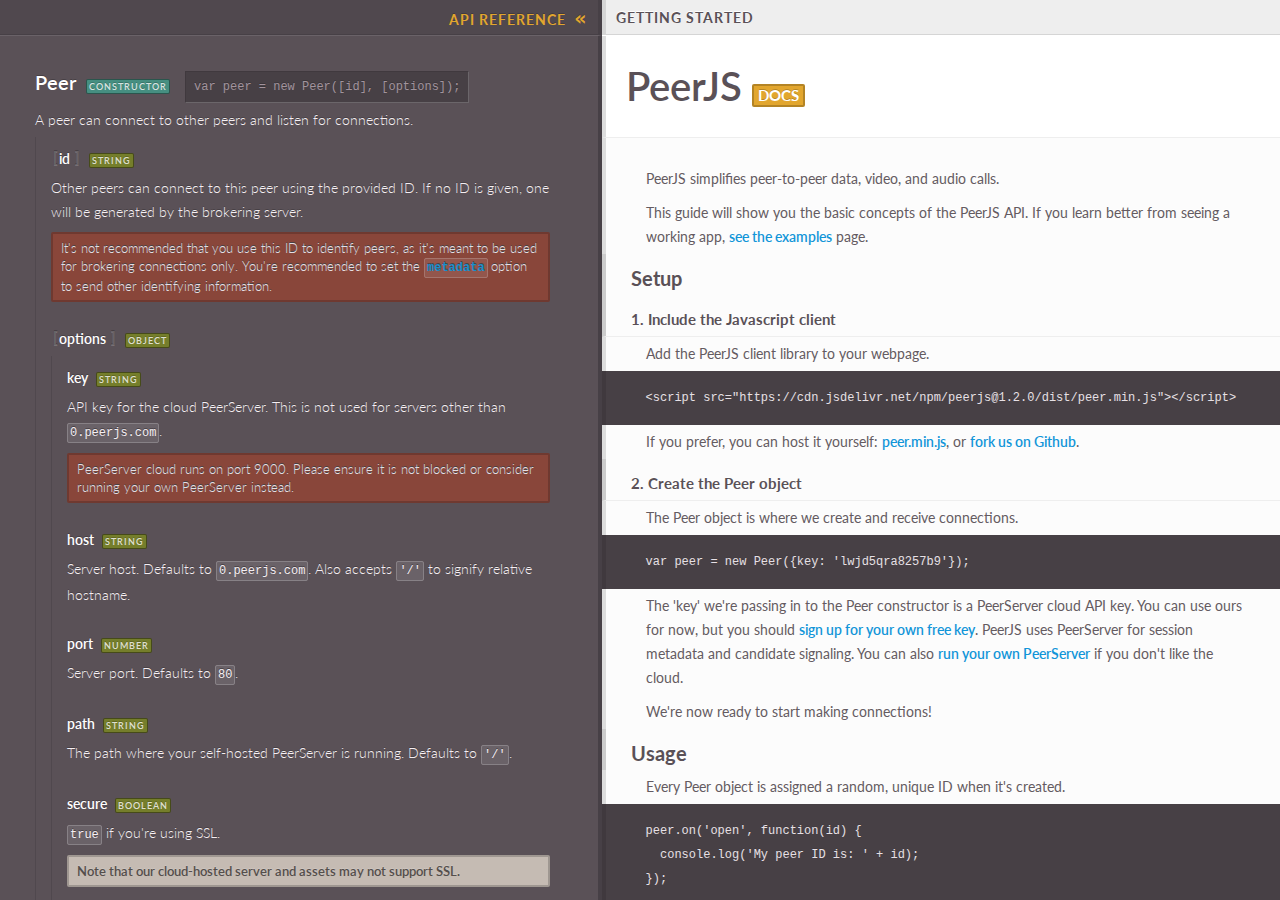
==== commit f6c11eb8: "update" ====
--- a/docs.html
+++ b/docs.html
@@ -1,1088 +1,1088 @@
-<head>
-  <title>PeerJS Documentation</title>
-  <meta name="viewport" content="width=device-width, maximum-scale=1">
-  <link href='https://fonts.googleapis.com/css?family=Lato:300,400,700,900' rel='stylesheet' type='text/css'>
-  <link href="css/docs.css" rel="stylesheet" type="text/css">
-  <script type="text/javascript" src="js/jquery.min.js"></script>
-  <script type="text/javascript" src="js/docs.js"></script>
-</head>
-
-<body>
-  <section class="start">
-    <h1>
-      <a href="index.html">PeerJS</a>
-      <span class="title">docs</span>
-    </h1>
-    <p>
-      <br>PeerJS simplifies peer-to-peer data, video, and audio calls.</p>
-    <p>This guide will show you the basic concepts of the PeerJS API. If you learn better from seeing a working app,
-      <a href="examples.html">see the examples</a> page.</P>
-    <h2>Setup</h2>
-    <h3>1. Include the Javascript client</h3>
-    <p>Add the PeerJS client library to your webpage.</p>
-    <pre>&lt;script src="https://cdn.jsdelivr.net/npm/peerjs@0.3.20/dist/peer.min.js"&gt;&lt;/script&gt;</pre>
-    <p>If you prefer, you can host it yourself:
-      <a download href="https://cdn.jsdelivr.net/npm/peerjs@0.3.20/dist/peer.min.js">peer.min.js</a>, or
-      <a href="https://github.com/peers/peerjs">fork us on Github</a>.</p>
-    <h3>2. Create the Peer object</h3>
-    <p>The Peer object is where we create and receive connections.</p>
-    <pre>var peer = new Peer({key: 'lwjd5qra8257b9'});</pre>
-    <p>The 'key' we're passing in to the Peer constructor is a PeerServer cloud API key. You can use ours for now, but you should
-      <a href="peerserver.html">sign up for your own free key</a>. PeerJS uses PeerServer for session metadata and candidate signaling. You can also
-      <a href="https://github.com/peers/peerjs-server">run your own PeerServer</a> if you don't like the cloud.</p>
-    <p>We're now ready to start making connections!</p>
-
-    <h2>Usage</h2>
-    <p>Every Peer object is assigned a random, unique ID when it's created.</p>
-    <pre>peer.on('open', function(id) {
-  console.log('My peer ID is: ' + id);
-});</pre>
-    <p>When we want to connect to another peer, we'll need to know their peer id. You're in charge of communicating the peer
-      IDs between users of your site. Optionally, you can pass in your own IDs to the
-      <a href="docs.html#peer">
-        <code>Peer</code> constructor
-      </a>.</p>
-
-    <p>Read the
-      <a href="docs.html#peer">Peer API reference</a> for complete information on its
-      <a href="docs.html#peer-options">options</a>, methods,
-      <a href="docs.html#peeron">events</a>, and
-      <a href="docs.html#peeron-error">error handling</a>.</p>
-
-    <h3>Data connections</h3>
-    <p>Start a data connection by calling
-      <code>peer.connect</code> with the peer ID of the destination peer. Anytime another peer attempts to connect to your peer ID, you'll receive
-      a
-      <code>connection</code> event. </p>
-    <div class="two-col">
-      <div class="col col-header">Start connection</div>
-      <div class="col col-header">Receive connection</div>
-      <div class="col">
-        <pre>var conn = peer.connect('dest-peer-id');</pre>
-      </div>
-      <div class="col">
-        <pre>peer.on('connection', function(conn) { ... });</pre>
-      </div>
-      <div class="clear"></div>
-    </div>
-    <p>
-      <code>peer.connect</code> and the callback of the
-      <code>connection</code> event will both provide a
-      <code>DataConnection</code> object. This object will allow you to send and receive data:</p>
-    <pre>conn.on('open', function() {
-  // Receive messages
-  conn.on('data', function(data) {
-    console.log('Received', data);
-  });
-
-  // Send messages
-  conn.send('Hello!');
-});</pre>
-    <p>Read the
-      <a href="docs.html#dataconnection">DataConnection API reference</a> for complete details on its methods and events.</p>
-    <h3>Video/audio calls</h3>
-    <p>Call another peer by calling
-      <code>peer.call</code> with the peer ID of the destination peer. When a peer calls you, the
-      <code>call</code> event is emitted.</p>
-    <p>Unlike data connections, when receiving a
-      <code>call</code> event, the call must be answered or no connection is established.</p>
-    <div class="two-col">
-      <div class="col col-header">Start call</div>
-      <div class="col col-header">Answer call</div>
-      <div class="col">
-        <pre>// Call a peer, providing our mediaStream
-var call = peer.call('dest-peer-id',
-  mediaStream);
-
-</pre>
-      </div>
-      <div class="col">
-        <pre>peer.on('call', function(call) {
-  // Answer the call, providing our mediaStream
-  call.answer(mediaStream);
-});</pre>
-      </div>
-      <div class="clear"></div>
-    </div>
-    <p>When calling or answering a call, a MediaStream should be provided. The MediaStream represents the local video (webcam)
-      or audio stream and can be obtained with some (browser-specific) version of
-      <a href="https://developer.mozilla.org/en-US/docs/Web/API/Navigator.getUserMedia">
-        <code>navigator.getUserMedia</code>
-      </a>. When answering a call, the MediaStream is optional and if none is provided then a one-way call is established.
-      Once the call is established, its
-      <code>open</code> property is set to true.</p>
-    <p>
-      <code>peer.call</code> and the callback of the
-      <code>call</code> event provide a MediaConnection object. The MediaConnection object itself emits a
-      <code>stream</code> event whose callback includes the video/audio stream of the other peer.</p>
-    <pre>call.on('stream', function(stream) {
-  // `stream` is the MediaStream of the remote peer.
-  // Here you'd add it to an HTML video/canvas element.
-});</pre>
-    <p>Read the
-      <a href="docs.html#mediaconnection">MediaConnection API reference</a> for complete details on its methods and events.</p>
-
-    <h2>Common questions</h2>
-
-    <h3>What kind of data can I send?</h3>
-
-    <p>PeerJS has the
-      <a href="https://github.com/binaryjs/js-binarypack">BinaryPack</a>
-      serialization format built-in. This means you can send any JSON type as well as binary Blobs and ArrayBuffers. Simply send
-      arbitrary data and you'll get it out the other side:</p>
-    <pre>
-conn.send({
-  strings: 'hi!',
-  numbers: 150,
-  arrays: [1,2,3],
-  evenBinary: new Blob([1,2,3]),
-  andMore: {bool: true}
-});</pre>
-
-    <h3>Are there any caveats?</h3>
-
-    <p>A small percentage of users are behind symmetric NATs. When two symmetric NAT users try to connect to each other, NAT
-      traversal is impossible and no connection can be made. A workaround is to proxy through the connection through a TURN
-      server. The PeerServer cloud service does not provide a TURN server. You'll have to find your own. You can pass a TURN
-      server into the
-      <code>Peer</code> object options. This will allow your PeerJS app to work seamlessly for this situation</p>
-    <h3>How do I use a TURN server?</h3>
-    <p>When creating your Peer object, pass in the ICE servers as the config key of the options hash.</p>
-    <pre>
-var peer = new Peer({
-  config: {'iceServers': [
-    { url: 'stun:stun.l.google.com:19302' },
-    { url: 'turn:homeo@turn.bistri.com:80', credential: 'homeo' }
-  ]} /* Sample servers, please use appropriate ones */
-});
-</pre>
-    <h3>What is the current state of browser compatibility?</h3>
-
-    <p>We keep an frequently-updated catalogue of WebRTC compatibility information and caveats
-      <a href="status.html">here</a>.</p>
-
-    <h3>What if my peer has not yet connected to the server when I attempt to connect to it?</h3>
-
-    <p>When you try to connect to a peer, PeerServer will hold a connection offer for up to 5 seconds before rejecting it. This
-      is useful if you want to reconnect to a peer as it disconnects and reconnects rapidly between web pages.</p>
-
-    <h3>Why am I unable to connect?</h3>
-    <p>You could be behind a symmetric NAT, in which case you'll need to set up a TURN server.</p>
-    <p>Another possible issue is your network blocking port 9000, which the PeerServer cloud runs on. In this you must use your
-      own PeerServer running on an appropriate port instead of the cloud service.</p>
-
-    <h3>What about latency/bandwidth?</h3>
-
-    <p>Data sent between the two peers do not touch any other servers, so the connection speed is limited only by the upload
-      and download rates of the two peers. This also means you don't have the additional latency of an intermediary server.</p>
-    <p>The latency to establish a connection can be split into two components: the brokering of data and the identification
-      of clients. PeerJS has been designed to minimize the time you spend in these two areas. For brokering, data is sent
-      through an XHR streaming request before a WebSocket connection is established, then through WebSockets. For client
-      identification, we provide you the ability to pass in your own peer IDs, thus eliminating the RTT for retrieving an
-      ID from the server.</p>
-
-    <h3>More questions?</h3>
-    <p>
-      <a href="https://groups.google.com/forum/?fromgroups#!forum/peerjs">Discuss PeerJS on our Google Group.</a>
-      <br>
-      <br>
-    </p>
-  </section>
-
-  <header class="left">
-    <h2>API Reference
-      <a class="hide icon">&laquo;</a>
-      <a class="show icon">&raquo;</a>
-    </h2>
-  </header>
-  <header class="right">
-    <h2>Getting Started</h2>
-  </header>
-
-  <section class="api">
-    <div class="toplevel " id="peer">
-      <span class="name">
-        <a href="docs.html#peer">Peer</a>
-        <span class="tag type constructor">constructor</span>
-        <span class="snippet">var peer = new Peer([id], [options]);</span>
-      </span>
-      <p class="description">A peer can connect to other peers and listen for connections.</p>
-      <div class="children">
-        <div class="child " id="peer-id">
-          <span class="name">
-            <a href="docs.html#peer-id">
-              <span class="optional">
-                <span class="bracket">[</span>id
-                <span class="bracket">]</span>
-              </span>
-            </a>
-            <span class="tag type string">string</span>
-          </span>
-          <p class="description">Other peers can connect to this peer using the provided ID. If no ID is given, one will be generated by the brokering
-            server.
-            <span class='warn'>It's not recommended that you use this ID to identify peers, as it's meant to be used for brokering connections
-              only. You're recommended to set the
-              <a href='docs.html#peerconnect-options'>
-                <code>metadata</code>
-              </a> option to send other identifying information.</span>
-          </p>
-        </div>
-        <div class="child " id="peer-options">
-          <span class="name">
-            <a href="docs.html#peer-options">
-              <span class="optional">
-                <span class="bracket">[</span>options
-                <span class="bracket">]</span>
-              </span>
-            </a>
-            <span class="tag type object">object</span>
-          </span>
-          <div class="children">
-            <div class="child " id="peer-options-key">
-              <span class="name">
-                <a href="docs.html#peer-options-key">key</a>
-                <span class="tag type string">string</span>
-              </span>
-              <p class="description">API key for the cloud PeerServer. This is not used for servers other than
-                <code>0.peerjs.com</code>.
-                <span class='warn'>PeerServer cloud runs on port 9000. Please ensure it is not blocked or consider running your own PeerServer
-                  instead.
-                </span>
-              </p>
-            </div>
-            <div class="child " id="peer-options-host">
-              <span class="name">
-                <a href="docs.html#peer-options-host">host</a>
-                <span class="tag type string">string</span>
-              </span>
-              <p class="description">Server host. Defaults to
-                <code>0.peerjs.com</code>. Also accepts
-                <code>'/'</code> to signify relative hostname.</p>
-            </div>
-            <div class="child " id="peer-options-port">
-              <span class="name">
-                <a href="docs.html#peer-options-port">port</a>
-                <span class="tag type number">number</span>
-              </span>
-              <p class="description">Server port. Defaults to
-                <code>80</code>.</p>
-            </div>
-            <div class="child " id="peer-options-path">
-              <span class="name">
-                <a href="docs.html#peer-options-path">path</a>
-                <span class="tag type string">string</span>
-              </span>
-              <p class="description">The path where your self-hosted PeerServer is running. Defaults to
-                <code>'/'</code>.</p>
-            </div>
-            <div class="child beta_030 " id="peer-options-secure">
-              <span class="name">
-                <a href="docs.html#peer-options-secure">secure</a>
-                <span class="tag type boolean">boolean</span>
-              </span>
-              <p class="description">
-                <code>true</code> if you're using SSL.
-                <span class='tip'>Note that our cloud-hosted server and assets may not support SSL.</span>
-              </p>
-            </div>
-            <div class="child " id="peer-options-config">
-              <span class="name">
-                <a href="docs.html#peer-options-config">config</a>
-                <span class="tag type object">object</span>
-              </span>
-              <p class="description">Configuration hash passed to RTCPeerConnection. This hash contains any custom ICE/TURN server configuration.
-                Defaults to
-                <code>{ 'iceServers': [{ 'url': 'stun:stun.l.google.com:19302' }] }</code>
-              </p>
-            </div>
-            <div class="child beta_030 " id="peer-options-debug">
-              <span class="name">
-                <a href="docs.html#peer-options-debug">debug</a>
-                <span class="tag type number">number</span>
-              </span>
-              <p class="description">Prints log messages depending on the debug level passed in. Defaults to
-                <code>0</code>.</p>
-              <div class="children">
-                <div class="child " id="peer-options-debug-0">
-                  <span class="name">
-                    <a href="docs.html#peer-options-debug-0">0</a>
-                  </span>
-                  <p class="description">Prints no logs.</p>
-                </div>
-                <div class="child " id="peer-options-debug-1">
-                  <span class="name">
-                    <a href="docs.html#peer-options-debug-1">1</a>
-                  </span>
-                  <p class="description">Prints only errors.</p>
-                </div>
-                <div class="child " id="peer-options-debug-2">
-                  <span class="name">
-                    <a href="docs.html#peer-options-debug-2">2</a>
-                  </span>
-                  <p class="description">Prints errors and warnings.</p>
-                </div>
-                <div class="child " id="peer-options-debug-3">
-                  <span class="name">
-                    <a href="docs.html#peer-options-debug-3">3</a>
-                  </span>
-                  <p class="description">Prints all logs.</p>
-                </div>
-              </div>
-            </div>
-          </div>
-        </div>
-      </div>
-    </div>
-    <div class="toplevel " id="peerconnect">
-      <span class="name">
-        <a href="docs.html#peerconnect">peer.connect</a>
-        <span class="tag type method">method</span>
-        <span class="snippet">var
-          <a href='docs.html#dataconnection'>dataConnection</a> = peer.connect(id, [options]);</span>
-      </span>
-      <p class="description">Connects to the remote peer specified by
-        <code>id</code> and returns a data connection. Be sure to listen on the
-        <a href='docs.html#peeron-error'>
-          <code>error</code>
-        </a> event in case the connection fails.</p>
-      <div class="children">
-        <div class="child " id="peerconnect-id">
-          <span class="name">
-            <a href="docs.html#peerconnect-id">id</a>
-            <span class="tag type string">string</span>
-          </span>
-          <p class="description">The brokering ID of the remote peer (their
-            <a href='docs.html#peerid'>
-              <code>peer.id</code>
-            </a>).</p>
-        </div>
-        <div class="child " id="peerconnect-options">
-          <span class="name">
-            <a href="docs.html#peerconnect-options">
-              <span class="optional">
-                <span class="bracket">[</span>options
-                <span class="bracket">]</span>
-              </span>
-            </a>
-            <span class="tag type object">object</span>
-          </span>
-          <div class="children">
-            <div class="child " id="peerconnect-options-label">
-              <span class="name">
-                <a href="docs.html#peerconnect-options-label">label</a>
-                <span class="tag type string">string</span>
-              </span>
-              <p class="description">A unique label by which you want to identify this data connection. If left unspecified, a label will be generated
-                at random. Can be accessed with
-                <a href='docs.html#dataconnection-label'>
-                  <code>dataConnection.label</code>
-                </a>.</p>
-            </div>
-            <div class="child " id="peerconnect-options-metadata">
-              <span class="name">
-                <a href="docs.html#peerconnect-options-metadata">metadata</a>
-              </span>
-              <p class="description">Metadata associated with the connection, passed in by whoever initiated the connection. Can be accessed with
-                <a href='docs.html#dataconnection-metadata'>
-                  <code>dataConnection.metadata</code>
-                </a>. Can be any serializable type.</p>
-            </div>
-            <div class="child " id="peerconnect-options-serialization">
-              <span class="name">
-                <a href="docs.html#peerconnect-options-serialization">serialization</a>
-                <span class="tag type string">string</span>
-              </span>
-              <p class="description">Can be
-                <code>binary</code> (default),
-                <code>binary-utf8</code>,
-                <code>json</code>, or
-                <code>none</code>. Can be accessed with
-                <a href='docs.html#dataconnection-serialization'>
-                  <code>dataConnection.serialization</code>
-                </a>.
-                <span class='tip'>
-                  <code>binary-utf8</code> will take a performance hit because of the way UTF8 strings are packed into binary format.</span>
-              </p>
-            </div>
-            <div class="child " id="peerconnect-options-reliable">
-              <span class="name">
-                <a href="docs.html#peerconnect-options-reliable">reliable</a>
-                <span class="tag type boolean">boolean</span>
-              </span>
-              <p class="description">Whether the underlying data channels should be reliable (e.g. for large file transfers) or not (e.g. for gaming
-                or streaming). Defaults to
-                <code>false</code>.
-                <span class='warn'>Setting reliable to true will use a shim for incompatible browsers (Chrome 30 and below only) and thus may
-                  not offer full performance.</span>
-              </p>
-            </div>
-          </div>
-        </div>
-      </div>
-    </div>
-    <div class="toplevel beta_030 " id="peercall">
-      <span class="name">
-        <a href="docs.html#peercall">peer.call</a>
-        <span class="tag type method">method</span>
-        <span class="snippet">var
-          <a href='docs.html#mediaconnection'>mediaConnection</a> = peer.call(id, stream, [options]);</span>
-      </span>
-      <p class="description">Calls the remote peer specified by
-        <code>id</code> and returns a media connection. Be sure to listen on the
-        <a href='docs.html#peeron-error'>
-          <code>error</code>
-        </a> event in case the connection fails.</p>
-      <div class="children">
-        <div class="child " id="peercall-id">
-          <span class="name">
-            <a href="docs.html#peercall-id">id</a>
-            <span class="tag type string">string</span>
-          </span>
-          <p class="description">The brokering ID of the remote peer (their
-            <a href='docs.html#peerid'>
-              <code>peer.id</code>
-            </a>).</p>
-        </div>
-        <div class="child " id="peercall-stream">
-          <span class="name">
-            <a href="docs.html#peercall-stream">stream</a>
-            <span class="tag type MediaStream">MediaStream</span>
-          </span>
-          <p class="description">The caller's media stream</p>
-        </div>
-        <div class="child " id="peercall-options">
-          <span class="name">
-            <a href="docs.html#peercall-options">
-              <span class="optional">
-                <span class="bracket">[</span>options
-                <span class="bracket">]</span>
-              </span>
-            </a>
-            <span class="tag type object">object</span>
-          </span>
-          <div class="children">
-            <div class="child " id="peercall-options-metadata">
-              <span class="name">
-                <a href="docs.html#peercall-options-metadata">metadata</a>
-              </span>
-              <p class="description">Metadata associated with the connection, passed in by whoever initiated the connection. Can be accessed with
-                <a href='docs.html#dataconnection-metadata'>
-                  <code>dataConnection.metadata</code>
-                </a>. Can be any serializable type.</p>
-            </div>
-          </div>
-        </div>
-      </div>
-    </div>
-    <div class="toplevel " id="peeron">
-      <span class="name">
-        <a href="docs.html#peeron">peer.on</a>
-        <span class="tag type method">method</span>
-        <span class="snippet">peer.on(event, callback);</span>
-      </span>
-      <p class="description">Set listeners for peer events.</p>
-      <div class="children">
-        <div class="child " id="peeron-open">
-          <span class="name">
-            <a href="docs.html#peeron-open">'open'</a>
-            <span class="tag type event">event</span>
-            <span class="snippet">peer.on('open', function(id) { ... });</span>
-          </span>
-          <p class="description">Emitted when a connection to the PeerServer is established. You may use the peer before this is emitted, but messages
-            to the server will be queued.
-            <code>id</code> is the brokering ID of the peer (which was either provided in the constructor or assigned by the server).
-            <span class='tip'>You should not wait for this event before connecting to other peers if connection speed is important.</span>
-          </p>
-        </div>
-        <div class="child " id="peeron-connection">
-          <span class="name">
-            <a href="docs.html#peeron-connection">'connection'</a>
-            <span class="tag type event">event</span>
-            <span class="snippet">peer.on('connection', function(
-              <a href='docs.html#dataconnection'>dataConnection</a>) { ... });</span>
-          </span>
-          <p class="description">Emitted when a new data connection is established from a remote peer.</p>
-        </div>
-        <div class="child beta_030 " id="peeron-call">
-          <span class="name">
-            <a href="docs.html#peeron-call">'call'</a>
-            <span class="tag type event">event</span>
-            <span class="snippet">peer.on('call', function(
-              <a href='docs.html#mediaconnection'>mediaConnection</a>) { ... });</span>
-          </span>
-          <p class="description">Emitted when a remote peer attempts to call you. The emitted
-            <code>mediaConnection</code> is not yet active; you must first answer the call (
-            <a href='docs.html#mediaconnection-answer'>
-              <code>mediaConnection.answer([stream]);</code>
-            </a>). Then, you can listen for the
-            <a href='docs.html#mediaconnection-on'>
-              <code>stream</code>
-            </a> event.</p>
-        </div>
-        <div class="child " id="peeron-close">
-          <span class="name">
-            <a href="docs.html#peeron-close">'close'</a>
-            <span class="tag type event">event</span>
-            <span class="snippet">peer.on('close', function() { ... });</span>
-          </span>
-          <p class="description">Emitted when the peer is
-            <a href='docs.html#peerdestroy'>destroyed</a> and can no longer accept or create any new connections. At this time, the peer's connections will
-            all be closed.
-            <span class='tip'>To be extra certain that peers clean up correctly, we recommend calling
-              <code>peer.destroy()</code> on a peer when it is no longer needed.</span>
-          </p>
-        </div>
-        <div class="child " id="peeron-disconnected">
-          <span class="name">
-            <a href="docs.html#peeron-disconnected">'disconnected'</a>
-            <span class="tag type event">event</span>
-            <span class="snippet">peer.on('disconnected', function() { ... });</span>
-          </span>
-          <p class="description">Emitted when the peer is disconnected from the signalling server, either
-            <a href='docs.html#peerdisconnect'>manually</a> or because the connection to the signalling server was lost. When a peer is disconnected, its existing
-            connections will stay alive, but the peer cannot accept or create any new connections. You can reconnect to the
-            server by calling
-            <a href='docs.html#peerreconnect'>
-              <code>peer.reconnect()</code>
-            </a>.</p>
-        </div>
-        <div class="child " id="peeron-error">
-          <span class="name">
-            <a href="docs.html#peeron-error">'error'</a>
-            <span class="tag type event">event</span>
-            <span class="snippet">peer.on('error', function(err) { ... });</span>
-          </span>
-          <p class="description">Errors on the peer are
-            <strong>almost always fatal</strong> and will destroy the peer. Errors from the underlying socket and PeerConnections
-            are forwarded here.
-            <br>
-            <br>These come in the following
-            <code>err.type</code> flavors:</p>
-          <div class="children">
-            <div class="child fatal " id="peeron-error-browser-incompatible">
-              <span class="name">
-                <a href="docs.html#peeron-error-browser-incompatible">'browser-incompatible'</a>
-                <span class="tag type Error">Error</span>
-                <span class="tag fatal">fatal</span>
-              </span>
-              <p class="description">The client's browser does not support some or all WebRTC features that you are trying to use.</p>
-            </div>
-            <div class="child " id="peeron-error-disconnected">
-              <span class="name">
-                <a href="docs.html#peeron-error-disconnected">'disconnected'</a>
-                <span class="tag type Error">Error</span>
-              </span>
-              <p class="description">You've already disconnected this peer from the server and can no longer make any new connections on it.</p>
-            </div>
-            <div class="child fatal " id="peeron-error-invalid-id">
-              <span class="name">
-                <a href="docs.html#peeron-error-invalid-id">'invalid-id'</a>
-                <span class="tag type Error">Error</span>
-                <span class="tag fatal">fatal</span>
-              </span>
-              <p class="description">The ID passed into the Peer constructor contains illegal characters.</p>
-            </div>
-            <div class="child fatal " id="peeron-error-invalid-key">
-              <span class="name">
-                <a href="docs.html#peeron-error-invalid-key">'invalid-key'</a>
-                <span class="tag type Error">Error</span>
-                <span class="tag fatal">fatal</span>
-              </span>
-              <p class="description">The API key passed into the Peer constructor contains illegal characters or is not in the system (cloud server
-                only).
-              </p>
-            </div>
-            <div class="child " id="peeron-error-network">
-              <span class="name">
-                <a href="docs.html#peeron-error-network">'network'</a>
-                <span class="tag type Error">Error</span>
-              </span>
-              <p class="description">Lost or cannot establish a connection to the signalling server.</p>
-            </div>
-            <div class="child " id="peeron-error-peer-unavailable">
-              <span class="name">
-                <a href="docs.html#peeron-error-peer-unavailable">'peer-unavailable'</a>
-                <span class="tag type Error">Error</span>
-              </span>
-              <p class="description">The peer you're trying to connect to does not exist.</p>
-            </div>
-            <div class="child fatal " id="peeron-error-ssl-unavailable">
-              <span class="name">
-                <a href="docs.html#peeron-error-ssl-unavailable">'ssl-unavailable'</a>
-                <span class="tag type Error">Error</span>
-                <span class="tag fatal">fatal</span>
-              </span>
-              <p class="description">PeerJS is being used securely, but the cloud server does not support SSL. Use a custom PeerServer.</p>
-            </div>
-            <div class="child fatal " id="peeron-error-server-error">
-              <span class="name">
-                <a href="docs.html#peeron-error-server-error">'server-error'</a>
-                <span class="tag type Error">Error</span>
-                <span class="tag fatal">fatal</span>
-              </span>
-              <p class="description">Unable to reach the server.</p>
-            </div>
-            <div class="child fatal " id="peeron-error-socket-error">
-              <span class="name">
-                <a href="docs.html#peeron-error-socket-error">'socket-error'</a>
-                <span class="tag type Error">Error</span>
-                <span class="tag fatal">fatal</span>
-              </span>
-              <p class="description">An error from the underlying socket.</p>
-            </div>
-            <div class="child fatal " id="peeron-error-socket-closed">
-              <span class="name">
-                <a href="docs.html#peeron-error-socket-closed">'socket-closed'</a>
-                <span class="tag type Error">Error</span>
-                <span class="tag fatal">fatal</span>
-              </span>
-              <p class="description">The underlying socket closed unexpectedly.</p>
-            </div>
-            <div class="child sometimes_fatal " id="peeron-error-unavailable-id">
-              <span class="name">
-                <a href="docs.html#peeron-error-unavailable-id">'unavailable-id'</a>
-                <span class="tag type Error">Error</span>
-                <span class="tag sometimes_fatal">sometimes fatal</span>
-              </span>
-              <p class="description">The ID passed into the Peer constructor is already taken.
-                <span class='warn'>This error is not fatal if your peer has open peer-to-peer connections. This can happen if you attempt to
-                  <a href='docs.html#peerreconnect'>reconnect</a> a peer that has been
-                  <a href='docs.html#peerdisconnect'>disconnected from the server</a>, but its old ID has now been taken.</span>
-              </p>
-            </div>
-            <div class="child " id="peeron-error-webrtc">
-              <span class="name">
-                <a href="docs.html#peeron-error-webrtc">'webrtc'</a>
-                <span class="tag type Error">Error</span>
-              </span>
-              <p class="description">Native WebRTC errors.</p>
-            </div>
-          </div>
-        </div>
-      </div>
-    </div>
-    <div class="toplevel " id="peerdisconnect">
-      <span class="name">
-        <a href="docs.html#peerdisconnect">peer.disconnect</a>
-        <span class="tag type method">method</span>
-        <span class="snippet">peer.disconnect();</span>
-      </span>
-      <p class="description">Close the connection to the server, leaving all existing data and media connections intact.
-        <a href='docs.html#peerdisconnected'>
-          <code>peer.disconnected</code>
-        </a> will be set to
-        <code>true</code> and the
-        <a href='docs.html#peeron-disconnected'>
-          <code>disconnected</code>
-        </a> event will fire.
-        <span class='warn'>This cannot be undone; the respective peer object will no longer be able to create or receive any connections and
-          its ID will be forfeited on the (cloud) server.</span>
-      </p>
-    </div>
-    <div class="toplevel " id="peerreconnect">
-      <span class="name">
-        <a href="docs.html#peerreconnect">peer.reconnect</a>
-        <span class="tag type method">method</span>
-        <span class="snippet">peer.reconnect();</span>
-      </span>
-      <p class="description">Attempt to reconnect to the server with the peer's old ID. Only
-        <a href='docs.html#peerdisconnect'>disconnected peers</a> can be reconnected. Destroyed peers cannot be reconnected. If the connection fails (as an
-        example, if the peer's old ID is now taken), the peer's existing connections will not close, but any associated errors
-        events will fire.</p>
-    </div>
-    <div class="toplevel " id="peerdestroy">
-      <span class="name">
-        <a href="docs.html#peerdestroy">peer.destroy</a>
-        <span class="tag type method">method</span>
-        <span class="snippet">peer.destroy();</span>
-      </span>
-      <p class="description">Close the connection to the server and terminate all existing connections.
-        <a href='docs.html#peerdestroyed'>
-          <code>peer.destroyed</code>
-        </a> will be set to
-        <code>true</code>.
-        <span class='warn'>This cannot be undone; the respective peer object will no longer be able to create or receive any connections, its
-          ID will be forfeited on the (cloud) server, and all of its data and media connections will be closed.</span>
-      </p>
-    </div>
-    <div class="toplevel " id="peerid">
-      <span class="name">
-        <a href="docs.html#peerid">peer.id</a>
-        <span class="tag type string">string</span>
-      </span>
-      <p class="description">The brokering ID of this peer. If no ID was specified in
-        <a href='docs.html#peer'>the constructor</a>, this will be
-        <code>undefined</code> until the
-        <a href='docs.html#peeron-open'>
-          <code>open</code>
-        </a> event is emitted.</p>
-    </div>
-    <div class="toplevel " id="peerconnections">
-      <span class="name">
-        <a href="docs.html#peerconnections">peer.connections</a>
-        <span class="tag type object">object</span>
-      </span>
-      <p class="description">A hash of all connections associated with this peer, keyed by the remote peer's ID.
-        <span class='tip'>We recommend keeping track of connections yourself rather than relying on this hash.</span>
-      </p>
-    </div>
-    <div class="toplevel " id="peerdisconnected">
-      <span class="name">
-        <a href="docs.html#peerdisconnected">peer.disconnected</a>
-        <span class="tag type boolean">boolean</span>
-      </span>
-      <p class="description">
-        <code>false</code> if there is an active connection to the PeerServer.</p>
-    </div>
-    <div class="toplevel " id="peerdestroyed">
-      <span class="name">
-        <a href="docs.html#peerdestroyed">peer.destroyed</a>
-        <span class="tag type boolean">boolean</span>
-      </span>
-      <p class="description">
-        <code>true</code> if this peer and all of its connections can no longer be used.</p>
-    </div>
-    <div class="toplevel " id="dataconnection">
-      <span class="name">
-        <a href="docs.html#dataconnection">DataConnection</a>
-        <span class="tag type class">class</span>
-      </span>
-      <p class="description">Wraps WebRTC's DataChannel. To get one, use
-        <a href='docs.html#peerconnect'>
-          <code>peer.connect</code>
-        </a> or listen for the
-        <a href='docs.html#peeron-connect'>
-          <code>connect</code>
-        </a> event.</p>
-      <div class="children">
-        <div class="child " id="dataconnection-send">
-          <span class="name">
-            <a href="docs.html#dataconnection-send">.send</a>
-            <span class="tag type method">method</span>
-            <span class="snippet">dataConnection.send(data);</span>
-          </span>
-          <p class="description">
-            <code>data</code> is serialized by BinaryPack by default and sent to the remote peer.</p>
-          <div class="children">
-            <div class="child " id="dataconnection-send-data">
-              <span class="name">
-                <a href="docs.html#dataconnection-send-data">data</a>
-              </span>
-              <p class="description">You can send any type of data, including objects, strings, and blobs.</p>
-            </div>
-          </div>
-        </div>
-        <div class="child " id="dataconnection-close">
-          <span class="name">
-            <a href="docs.html#dataconnection-close">.close</a>
-            <span class="tag type method">method</span>
-            <span class="snippet">dataConnection.close();</span>
-          </span>
-          <p class="description">Closes the data connection gracefully, cleaning up underlying DataChannels and PeerConnections.</p>
-        </div>
-        <div class="child " id="dataconnection-on">
-          <span class="name">
-            <a href="docs.html#dataconnection-on">.on</a>
-            <span class="tag type method">method</span>
-            <span class="snippet">dataConnection.on(event, callback);</span>
-          </span>
-          <p class="description">Set listeners for data connection events.</p>
-          <div class="children">
-            <div class="child " id="dataconnection-on-data">
-              <span class="name">
-                <a href="docs.html#dataconnection-on-data">'data'</a>
-                <span class="tag type event">event</span>
-                <span class="snippet">dataConnection.on('data', function(data) { ... });</span>
-              </span>
-              <p class="description">Emitted when data is received from the remote peer.</p>
-            </div>
-            <div class="child " id="dataconnection-on-open">
-              <span class="name">
-                <a href="docs.html#dataconnection-on-open">'open'</a>
-                <span class="tag type event">event</span>
-                <span class="snippet">dataConnection.on('open', function() { ... });</span>
-              </span>
-              <p class="description">Emitted when the connection is established and ready-to-use.</p>
-            </div>
-            <div class="child " id="dataconnection-on-close">
-              <span class="name">
-                <a href="docs.html#dataconnection-on-close">'close'</a>
-                <span class="tag type event">event</span>
-                <span class="snippet">dataConnection.on('close', function() { ... });</span>
-              </span>
-              <p class="description">Emitted when either you or the remote peer closes the data connection.
-                <span class='warn'>Firefox does not yet support this event.</span>
-              </p>
-            </div>
-            <div class="child " id="dataconnection-on-error">
-              <span class="name">
-                <a href="docs.html#dataconnection-on-error">'error'</a>
-                <span class="tag type event">event</span>
-                <span class="snippet">dataConnection.on('error', function(err) { ... });</span>
-              </span>
-            </div>
-          </div>
-        </div>
-        <div class="child " id="dataconnection-datachannel">
-          <span class="name">
-            <a href="docs.html#dataconnection-datachannel">.dataChannel</a>
-            <span class="tag type object">object</span>
-          </span>
-          <p class="description">A reference to the RTCDataChannel object associated with the connection.</p>
-        </div>
-        <div class="child " id="dataconnection-label">
-          <span class="name">
-            <a href="docs.html#dataconnection-label">.label</a>
-            <span class="tag type string">string</span>
-          </span>
-          <p class="description">The optional label passed in or assigned by PeerJS when the connection was initiated.</p>
-        </div>
-        <div class="child " id="dataconnection-metadata">
-          <span class="name">
-            <a href="docs.html#dataconnection-metadata">.metadata</a>
-          </span>
-          <p class="description">Any type of metadata associated with the connection, passed in by whoever initiated the connection.</p>
-        </div>
-        <div class="child " id="dataconnection-open">
-          <span class="name">
-            <a href="docs.html#dataconnection-open">.open</a>
-            <span class="tag type boolean">boolean</span>
-          </span>
-          <p class="description">This is true if the connection is open and ready for read/write.</p>
-        </div>
-        <div class="child " id="dataconnection-peerconnection">
-          <span class="name">
-            <a href="docs.html#dataconnection-peerconnection">.peerConnection</a>
-            <span class="tag type object">object</span>
-          </span>
-          <p class="description">A reference to the RTCPeerConnection object associated with the connection.</p>
-        </div>
-        <div class="child " id="dataconnection-peer">
-          <span class="name">
-            <a href="docs.html#dataconnection-peer">.peer</a>
-            <span class="tag type string">string</span>
-          </span>
-          <p class="description">The ID of the peer on the other end of this connection.</p>
-        </div>
-        <div class="child " id="dataconnection-reliable">
-          <span class="name">
-            <a href="docs.html#dataconnection-reliable">.reliable</a>
-            <span class="tag type boolean">boolean</span>
-          </span>
-          <p class="description">Whether the underlying data channels are reliable; defined when the connection was initiated.</p>
-        </div>
-        <div class="child " id="dataconnection-serialization">
-          <span class="name">
-            <a href="docs.html#dataconnection-serialization">.serialization</a>
-            <span class="tag type string">string</span>
-          </span>
-          <p class="description">The serialization format of the data sent over the connection. Can be
-            <code>binary</code> (default),
-            <code>binary-utf8</code>,
-            <code>json</code>, or
-            <code>none</code>.</p>
-        </div>
-        <div class="child " id="dataconnection-type">
-          <span class="name">
-            <a href="docs.html#dataconnection-type">.type</a>
-            <span class="tag type string">string</span>
-          </span>
-          <p class="description">For data connections, this is always
-            <code>'data'</code>.</p>
-        </div>
-        <div class="child " id="dataconnection-buffersize">
-          <span class="name">
-            <a href="docs.html#dataconnection-buffersize">.bufferSize</a>
-            <span class="tag type number">number</span>
-          </span>
-          <p class="description">The number of messages queued to be sent once the browser buffer is no longer full.</p>
-        </div>
-      </div>
-    </div>
-    <div class="toplevel beta_030 " id="mediaconnection">
-      <span class="name">
-        <a href="docs.html#mediaconnection">MediaConnection</a>
-        <span class="tag type class">class</span>
-      </span>
-      <p class="description">Wraps WebRTC's media streams. To get one, use
-        <a href='docs.html#peercall'>
-          <code>peer.call</code>
-        </a> or listen for the
-        <a href='docs.html#peeron-call'>
-          <code>call</code>
-        </a> event.</p>
-      <div class="children">
-        <div class="child " id="mediaconnection-answer">
-          <span class="name">
-            <a href="docs.html#mediaconnection-answer">.answer</a>
-            <span class="tag type method">method</span>
-            <span class="snippet">mediaConnection.answer([stream]);</span>
-          </span>
-          <p class="description">When recieving a
-            <a href='docs.html#peeron-call'>
-              <code>call</code>
-            </a> event on a peer, you can call
-            <code>.answer</code> on the media connection provided by the callback to accept the call and optionally send your own media stream.</p>
-          <div class="children">
-            <div class="child " id="mediaconnection-answer-stream">
-              <span class="name">
-                <a href="docs.html#mediaconnection-answer-stream">
-                  <span class="optional">
-                    <span class="bracket">[</span>stream
-                    <span class="bracket">]</span>
-                  </span>
-                </a>
-                <span class="tag type MediaStream">MediaStream</span>
-              </span>
-              <p class="description">A WebRTC media stream from
-                <a href='https://developer.mozilla.org/en-US/docs/Web/API/Navigator.getUserMedia'>
-                  <code>getUserMedia</code>
-                </a>.</p>
-            </div>
-          </div>
-        </div>
-        <div class="child " id="mediaconnection-close">
-          <span class="name">
-            <a href="docs.html#mediaconnection-close">.close</a>
-            <span class="tag type method">method</span>
-            <span class="snippet">mediaConnection.close();</span>
-          </span>
-          <p class="description">Closes the media connection.</p>
-        </div>
-        <div class="child " id="mediaconnection-on">
-          <span class="name">
-            <a href="docs.html#mediaconnection-on">.on</a>
-            <span class="tag type method">method</span>
-            <span class="snippet">mediaConnection.on(event, callback);</span>
-          </span>
-          <p class="description">Set listeners for media connection events.</p>
-          <div class="children">
-            <div class="child " id="mediaconnection-on-stream">
-              <span class="name">
-                <a href="docs.html#mediaconnection-on-stream">'stream'</a>
-                <span class="tag type event">event</span>
-                <span class="snippet">mediaConnection.on('stream', function(stream) { ... });</span>
-              </span>
-              <p class="description">Emitted when a remote peer adds a
-                <code>stream</code>.</p>
-            </div>
-            <div class="child " id="mediaconnection-on-close">
-              <span class="name">
-                <a href="docs.html#mediaconnection-on-close">'close'</a>
-                <span class="tag type event">event</span>
-                <span class="snippet">mediaConnection.on('close', function() { ... });</span>
-              </span>
-              <p class="description">Emitted when either you or the remote peer closes the media connection.
-                <span class='warn'>Firefox does not yet support this event.</span>
-              </p>
-            </div>
-            <div class="child " id="mediaconnection-on-error">
-              <span class="name">
-                <a href="docs.html#mediaconnection-on-error">'error'</a>
-                <span class="tag type event">event</span>
-                <span class="snippet">mediaConnection.on('error', function(err) { ... });</span>
-              </span>
-            </div>
-          </div>
-        </div>
-        <div class="child " id="mediaconnection-open">
-          <span class="name">
-            <a href="docs.html#mediaconnection-open">.open</a>
-            <span class="tag type boolean">boolean</span>
-          </span>
-          <p class="description">Whether the media connection is active (e.g. your call has been answered). You can check this if you want to set
-            a maximum wait time for a one-sided call.</p>
-        </div>
-        <div class="child " id="mediaconnection-metadata">
-          <span class="name">
-            <a href="docs.html#mediaconnection-metadata">.metadata</a>
-          </span>
-          <p class="description">Any type of metadata associated with the connection, passed in by whoever initiated the connection.</p>
-        </div>
-        <div class="child " id="mediaconnection-peer">
-          <span class="name">
-            <a href="docs.html#mediaconnection-peer">.peer</a>
-            <span class="tag type string">string</span>
-          </span>
-          <p class="description">The ID of the peer on the other end of this connection.</p>
-        </div>
-        <div class="child " id="mediaconnection-type">
-          <span class="name">
-            <a href="docs.html#mediaconnection-type">.type</a>
-            <span class="tag type string">string</span>
-          </span>
-          <p class="description">For media connections, this is always
-            <code>'media'</code>.</p>
-        </div>
-      </div>
-    </div>
-    <div class="toplevel utility " id="util">
-      <span class="name">
-        <a href="docs.html#util">util</a>
-        <span class="tag type object">object</span>
-        <span class="tag utility">utility</span>
-      </span>
-      <p class="description">Provides a variety of helpful utilities.
-        <span class='warn'>Only the utilities documented here are guaranteed to be present on
-          <code>util</code>. Undocumented utilities can be removed without warning. We don't consider these to be 'breaking changes.'</span>
-      </p>
-      <div class="children">
-        <div class="child " id="util-browser">
-          <span class="name">
-            <a href="docs.html#util-browser">.browser</a>
-            <span class="tag type string">string</span>
-            <span class="snippet">if (util.browser === 'Firefox') { /* OK to peer with Firefox peers. */ }</span>
-          </span>
-          <p class="description">The current browser. This property can be useful in determining whether or not two peers can connect. For example,
-            as of now data connections are not yet interoperable between major browsers.
-            <code>util.browser</code> can currently have the values 'Firefox', 'Chrome', 'Unsupported', or 'Supported' (unknown WebRTC-compatible
-            browser).
-          </p>
-        </div>
-        <div class="child " id="util-supports">
-          <span class="name">
-            <a href="docs.html#util-supports">.supports</a>
-            <span class="tag type object">object</span>
-            <span class="snippet">if (util.supports.data) { /* OK to start a data connection. */ }</span>
-          </span>
-          <p class="description">A hash of WebRTC features mapped to booleans that correspond to whether the feature is supported by the current
-            browser.
-            <span class='warn'>Only the properties documented here are guaranteed to be present on
-              <code>util.supports</code>.</span>
-          </p>
-          <div class="children">
-            <div class="child " id="util-supports-audiovideo">
-              <span class="name">
-                <a href="docs.html#util-supports-audiovideo">.audioVideo</a>
-                <span class="tag type boolean">boolean</span>
-              </span>
-              <p class="description">True if the current browser supports media streams and PeerConnection.</p>
-            </div>
-            <div class="child " id="util-supports-data">
-              <span class="name">
-                <a href="docs.html#util-supports-data">.data</a>
-                <span class="tag type boolean">boolean</span>
-              </span>
-              <p class="description">True if the current browser supports DataChannel and PeerConnection.</p>
-            </div>
-            <div class="child " id="util-supports-binary">
-              <span class="name">
-                <a href="docs.html#util-supports-binary">.binary</a>
-                <span class="tag type boolean">boolean</span>
-              </span>
-              <p class="description">True if the current browser supports binary DataChannels.</p>
-            </div>
-            <div class="child " id="util-supports-reliable">
-              <span class="name">
-                <a href="docs.html#util-supports-reliable">.reliable</a>
-                <span class="tag type boolean">boolean</span>
-              </span>
-              <p class="description">True if the current browser supports reliable DataChannels.</p>
-            </div>
-          </div>
-        </div>
-      </div>
-    </div>
-  </section>
-
+<head>
+  <title>PeerJS Documentation</title>
+  <meta name="viewport" content="width=device-width, maximum-scale=1">
+  <link href='https://fonts.googleapis.com/css?family=Lato:300,400,700,900' rel='stylesheet' type='text/css'>
+  <link href="css/docs.css" rel="stylesheet" type="text/css">
+  <script type="text/javascript" src="js/jquery.min.js"></script>
+  <script type="text/javascript" src="js/docs.js"></script>
+</head>
+
+<body>
+  <section class="start">
+    <h1>
+      <a href="index.html">PeerJS</a>
+      <span class="title">docs</span>
+    </h1>
+    <p>
+      <br>PeerJS simplifies peer-to-peer data, video, and audio calls.</p>
+    <p>This guide will show you the basic concepts of the PeerJS API. If you learn better from seeing a working app,
+      <a href="examples.html">see the examples</a> page.</P>
+    <h2>Setup</h2>
+    <h3>1. Include the Javascript client</h3>
+    <p>Add the PeerJS client library to your webpage.</p>
+    <pre>&lt;script src="https://cdn.jsdelivr.net/npm/peerjs@1.2.0/dist/peer.min.js"&gt;&lt;/script&gt;</pre>
+    <p>If you prefer, you can host it yourself:
+      <a download href="https://cdn.jsdelivr.net/npm/peerjs@1.2.0/dist/peer.min.js">peer.min.js</a>, or
+      <a href="https://github.com/peers/peerjs">fork us on Github</a>.</p>
+    <h3>2. Create the Peer object</h3>
+    <p>The Peer object is where we create and receive connections.</p>
+    <pre>var peer = new Peer({key: 'lwjd5qra8257b9'});</pre>
+    <p>The 'key' we're passing in to the Peer constructor is a PeerServer cloud API key. You can use ours for now, but you should
+      <a href="peerserver.html">sign up for your own free key</a>. PeerJS uses PeerServer for session metadata and candidate signaling. You can also
+      <a href="https://github.com/peers/peerjs-server">run your own PeerServer</a> if you don't like the cloud.</p>
+    <p>We're now ready to start making connections!</p>
+
+    <h2>Usage</h2>
+    <p>Every Peer object is assigned a random, unique ID when it's created.</p>
+    <pre>peer.on('open', function(id) {
+  console.log('My peer ID is: ' + id);
+});</pre>
+    <p>When we want to connect to another peer, we'll need to know their peer id. You're in charge of communicating the peer
+      IDs between users of your site. Optionally, you can pass in your own IDs to the
+      <a href="docs.html#peer">
+        <code>Peer</code> constructor
+      </a>.</p>
+
+    <p>Read the
+      <a href="docs.html#peer">Peer API reference</a> for complete information on its
+      <a href="docs.html#peer-options">options</a>, methods,
+      <a href="docs.html#peeron">events</a>, and
+      <a href="docs.html#peeron-error">error handling</a>.</p>
+
+    <h3>Data connections</h3>
+    <p>Start a data connection by calling
+      <code>peer.connect</code> with the peer ID of the destination peer. Anytime another peer attempts to connect to your peer ID, you'll receive
+      a
+      <code>connection</code> event. </p>
+    <div class="two-col">
+      <div class="col col-header">Start connection</div>
+      <div class="col col-header">Receive connection</div>
+      <div class="col">
+        <pre>var conn = peer.connect('dest-peer-id');</pre>
+      </div>
+      <div class="col">
+        <pre>peer.on('connection', function(conn) { ... });</pre>
+      </div>
+      <div class="clear"></div>
+    </div>
+    <p>
+      <code>peer.connect</code> and the callback of the
+      <code>connection</code> event will both provide a
+      <code>DataConnection</code> object. This object will allow you to send and receive data:</p>
+    <pre>conn.on('open', function() {
+  // Receive messages
+  conn.on('data', function(data) {
+    console.log('Received', data);
+  });
+
+  // Send messages
+  conn.send('Hello!');
+});</pre>
+    <p>Read the
+      <a href="docs.html#dataconnection">DataConnection API reference</a> for complete details on its methods and events.</p>
+    <h3>Video/audio calls</h3>
+    <p>Call another peer by calling
+      <code>peer.call</code> with the peer ID of the destination peer. When a peer calls you, the
+      <code>call</code> event is emitted.</p>
+    <p>Unlike data connections, when receiving a
+      <code>call</code> event, the call must be answered or no connection is established.</p>
+    <div class="two-col">
+      <div class="col col-header">Start call</div>
+      <div class="col col-header">Answer call</div>
+      <div class="col">
+        <pre>// Call a peer, providing our mediaStream
+var call = peer.call('dest-peer-id',
+  mediaStream);
+
+</pre>
+      </div>
+      <div class="col">
+        <pre>peer.on('call', function(call) {
+  // Answer the call, providing our mediaStream
+  call.answer(mediaStream);
+});</pre>
+      </div>
+      <div class="clear"></div>
+    </div>
+    <p>When calling or answering a call, a MediaStream should be provided. The MediaStream represents the local video (webcam)
+      or audio stream and can be obtained with some (browser-specific) version of
+      <a href="https://developer.mozilla.org/en-US/docs/Web/API/Navigator.getUserMedia">
+        <code>navigator.getUserMedia</code>
+      </a>. When answering a call, the MediaStream is optional and if none is provided then a one-way call is established.
+      Once the call is established, its
+      <code>open</code> property is set to true.</p>
+    <p>
+      <code>peer.call</code> and the callback of the
+      <code>call</code> event provide a MediaConnection object. The MediaConnection object itself emits a
+      <code>stream</code> event whose callback includes the video/audio stream of the other peer.</p>
+    <pre>call.on('stream', function(stream) {
+  // `stream` is the MediaStream of the remote peer.
+  // Here you'd add it to an HTML video/canvas element.
+});</pre>
+    <p>Read the
+      <a href="docs.html#mediaconnection">MediaConnection API reference</a> for complete details on its methods and events.</p>
+
+    <h2>Common questions</h2>
+
+    <h3>What kind of data can I send?</h3>
+
+    <p>PeerJS has the
+      <a href="https://github.com/binaryjs/js-binarypack">BinaryPack</a>
+      serialization format built-in. This means you can send any JSON type as well as binary Blobs and ArrayBuffers. Simply send
+      arbitrary data and you'll get it out the other side:</p>
+    <pre>
+conn.send({
+  strings: 'hi!',
+  numbers: 150,
+  arrays: [1,2,3],
+  evenBinary: new Blob([1,2,3]),
+  andMore: {bool: true}
+});</pre>
+
+    <h3>Are there any caveats?</h3>
+
+    <p>A small percentage of users are behind symmetric NATs. When two symmetric NAT users try to connect to each other, NAT
+      traversal is impossible and no connection can be made. A workaround is to proxy through the connection through a TURN
+      server. The PeerServer cloud service does not provide a TURN server. You'll have to find your own. You can pass a TURN
+      server into the
+      <code>Peer</code> object options. This will allow your PeerJS app to work seamlessly for this situation</p>
+    <h3>How do I use a TURN server?</h3>
+    <p>When creating your Peer object, pass in the ICE servers as the config key of the options hash.</p>
+    <pre>
+var peer = new Peer({
+  config: {'iceServers': [
+    { url: 'stun:stun.l.google.com:19302' },
+    { url: 'turn:homeo@turn.bistri.com:80', credential: 'homeo' }
+  ]} /* Sample servers, please use appropriate ones */
+});
+</pre>
+    <h3>What is the current state of browser compatibility?</h3>
+
+    <p>We keep an frequently-updated catalogue of WebRTC compatibility information and caveats
+      <a href="status.html">here</a>.</p>
+
+    <h3>What if my peer has not yet connected to the server when I attempt to connect to it?</h3>
+
+    <p>When you try to connect to a peer, PeerServer will hold a connection offer for up to 5 seconds before rejecting it. This
+      is useful if you want to reconnect to a peer as it disconnects and reconnects rapidly between web pages.</p>
+
+    <h3>Why am I unable to connect?</h3>
+    <p>You could be behind a symmetric NAT, in which case you'll need to set up a TURN server.</p>
+    <p>Another possible issue is your network blocking port 9000, which the PeerServer cloud runs on. In this you must use your
+      own PeerServer running on an appropriate port instead of the cloud service.</p>
+
+    <h3>What about latency/bandwidth?</h3>
+
+    <p>Data sent between the two peers do not touch any other servers, so the connection speed is limited only by the upload
+      and download rates of the two peers. This also means you don't have the additional latency of an intermediary server.</p>
+    <p>The latency to establish a connection can be split into two components: the brokering of data and the identification
+      of clients. PeerJS has been designed to minimize the time you spend in these two areas. For brokering, data is sent
+      through an XHR streaming request before a WebSocket connection is established, then through WebSockets. For client
+      identification, we provide you the ability to pass in your own peer IDs, thus eliminating the RTT for retrieving an
+      ID from the server.</p>
+
+    <h3>More questions?</h3>
+    <p>
+      <a href="https://groups.google.com/forum/?fromgroups#!forum/peerjs">Discuss PeerJS on our Google Group.</a>
+      <br>
+      <br>
+    </p>
+  </section>
+
+  <header class="left">
+    <h2>API Reference
+      <a class="hide icon">&laquo;</a>
+      <a class="show icon">&raquo;</a>
+    </h2>
+  </header>
+  <header class="right">
+    <h2>Getting Started</h2>
+  </header>
+
+  <section class="api">
+    <div class="toplevel " id="peer">
+      <span class="name">
+        <a href="docs.html#peer">Peer</a>
+        <span class="tag type constructor">constructor</span>
+        <span class="snippet">var peer = new Peer([id], [options]);</span>
+      </span>
+      <p class="description">A peer can connect to other peers and listen for connections.</p>
+      <div class="children">
+        <div class="child " id="peer-id">
+          <span class="name">
+            <a href="docs.html#peer-id">
+              <span class="optional">
+                <span class="bracket">[</span>id
+                <span class="bracket">]</span>
+              </span>
+            </a>
+            <span class="tag type string">string</span>
+          </span>
+          <p class="description">Other peers can connect to this peer using the provided ID. If no ID is given, one will be generated by the brokering
+            server.
+            <span class='warn'>It's not recommended that you use this ID to identify peers, as it's meant to be used for brokering connections
+              only. You're recommended to set the
+              <a href='docs.html#peerconnect-options'>
+                <code>metadata</code>
+              </a> option to send other identifying information.</span>
+          </p>
+        </div>
+        <div class="child " id="peer-options">
+          <span class="name">
+            <a href="docs.html#peer-options">
+              <span class="optional">
+                <span class="bracket">[</span>options
+                <span class="bracket">]</span>
+              </span>
+            </a>
+            <span class="tag type object">object</span>
+          </span>
+          <div class="children">
+            <div class="child " id="peer-options-key">
+              <span class="name">
+                <a href="docs.html#peer-options-key">key</a>
+                <span class="tag type string">string</span>
+              </span>
+              <p class="description">API key for the cloud PeerServer. This is not used for servers other than
+                <code>0.peerjs.com</code>.
+                <span class='warn'>PeerServer cloud runs on port 9000. Please ensure it is not blocked or consider running your own PeerServer
+                  instead.
+                </span>
+              </p>
+            </div>
+            <div class="child " id="peer-options-host">
+              <span class="name">
+                <a href="docs.html#peer-options-host">host</a>
+                <span class="tag type string">string</span>
+              </span>
+              <p class="description">Server host. Defaults to
+                <code>0.peerjs.com</code>. Also accepts
+                <code>'/'</code> to signify relative hostname.</p>
+            </div>
+            <div class="child " id="peer-options-port">
+              <span class="name">
+                <a href="docs.html#peer-options-port">port</a>
+                <span class="tag type number">number</span>
+              </span>
+              <p class="description">Server port. Defaults to
+                <code>80</code>.</p>
+            </div>
+            <div class="child " id="peer-options-path">
+              <span class="name">
+                <a href="docs.html#peer-options-path">path</a>
+                <span class="tag type string">string</span>
+              </span>
+              <p class="description">The path where your self-hosted PeerServer is running. Defaults to
+                <code>'/'</code>.</p>
+            </div>
+            <div class="child beta_030 " id="peer-options-secure">
+              <span class="name">
+                <a href="docs.html#peer-options-secure">secure</a>
+                <span class="tag type boolean">boolean</span>
+              </span>
+              <p class="description">
+                <code>true</code> if you're using SSL.
+                <span class='tip'>Note that our cloud-hosted server and assets may not support SSL.</span>
+              </p>
+            </div>
+            <div class="child " id="peer-options-config">
+              <span class="name">
+                <a href="docs.html#peer-options-config">config</a>
+                <span class="tag type object">object</span>
+              </span>
+              <p class="description">Configuration hash passed to RTCPeerConnection. This hash contains any custom ICE/TURN server configuration.
+                Defaults to
+                <code>{ 'iceServers': [{ 'url': 'stun:stun.l.google.com:19302' }] }</code>
+              </p>
+            </div>
+            <div class="child beta_030 " id="peer-options-debug">
+              <span class="name">
+                <a href="docs.html#peer-options-debug">debug</a>
+                <span class="tag type number">number</span>
+              </span>
+              <p class="description">Prints log messages depending on the debug level passed in. Defaults to
+                <code>0</code>.</p>
+              <div class="children">
+                <div class="child " id="peer-options-debug-0">
+                  <span class="name">
+                    <a href="docs.html#peer-options-debug-0">0</a>
+                  </span>
+                  <p class="description">Prints no logs.</p>
+                </div>
+                <div class="child " id="peer-options-debug-1">
+                  <span class="name">
+                    <a href="docs.html#peer-options-debug-1">1</a>
+                  </span>
+                  <p class="description">Prints only errors.</p>
+                </div>
+                <div class="child " id="peer-options-debug-2">
+                  <span class="name">
+                    <a href="docs.html#peer-options-debug-2">2</a>
+                  </span>
+                  <p class="description">Prints errors and warnings.</p>
+                </div>
+                <div class="child " id="peer-options-debug-3">
+                  <span class="name">
+                    <a href="docs.html#peer-options-debug-3">3</a>
+                  </span>
+                  <p class="description">Prints all logs.</p>
+                </div>
+              </div>
+            </div>
+          </div>
+        </div>
+      </div>
+    </div>
+    <div class="toplevel " id="peerconnect">
+      <span class="name">
+        <a href="docs.html#peerconnect">peer.connect</a>
+        <span class="tag type method">method</span>
+        <span class="snippet">var
+          <a href='docs.html#dataconnection'>dataConnection</a> = peer.connect(id, [options]);</span>
+      </span>
+      <p class="description">Connects to the remote peer specified by
+        <code>id</code> and returns a data connection. Be sure to listen on the
+        <a href='docs.html#peeron-error'>
+          <code>error</code>
+        </a> event in case the connection fails.</p>
+      <div class="children">
+        <div class="child " id="peerconnect-id">
+          <span class="name">
+            <a href="docs.html#peerconnect-id">id</a>
+            <span class="tag type string">string</span>
+          </span>
+          <p class="description">The brokering ID of the remote peer (their
+            <a href='docs.html#peerid'>
+              <code>peer.id</code>
+            </a>).</p>
+        </div>
+        <div class="child " id="peerconnect-options">
+          <span class="name">
+            <a href="docs.html#peerconnect-options">
+              <span class="optional">
+                <span class="bracket">[</span>options
+                <span class="bracket">]</span>
+              </span>
+            </a>
+            <span class="tag type object">object</span>
+          </span>
+          <div class="children">
+            <div class="child " id="peerconnect-options-label">
+              <span class="name">
+                <a href="docs.html#peerconnect-options-label">label</a>
+                <span class="tag type string">string</span>
+              </span>
+              <p class="description">A unique label by which you want to identify this data connection. If left unspecified, a label will be generated
+                at random. Can be accessed with
+                <a href='docs.html#dataconnection-label'>
+                  <code>dataConnection.label</code>
+                </a>.</p>
+            </div>
+            <div class="child " id="peerconnect-options-metadata">
+              <span class="name">
+                <a href="docs.html#peerconnect-options-metadata">metadata</a>
+              </span>
+              <p class="description">Metadata associated with the connection, passed in by whoever initiated the connection. Can be accessed with
+                <a href='docs.html#dataconnection-metadata'>
+                  <code>dataConnection.metadata</code>
+                </a>. Can be any serializable type.</p>
+            </div>
+            <div class="child " id="peerconnect-options-serialization">
+              <span class="name">
+                <a href="docs.html#peerconnect-options-serialization">serialization</a>
+                <span class="tag type string">string</span>
+              </span>
+              <p class="description">Can be
+                <code>binary</code> (default),
+                <code>binary-utf8</code>,
+                <code>json</code>, or
+                <code>none</code>. Can be accessed with
+                <a href='docs.html#dataconnection-serialization'>
+                  <code>dataConnection.serialization</code>
+                </a>.
+                <span class='tip'>
+                  <code>binary-utf8</code> will take a performance hit because of the way UTF8 strings are packed into binary format.</span>
+              </p>
+            </div>
+            <div class="child " id="peerconnect-options-reliable">
+              <span class="name">
+                <a href="docs.html#peerconnect-options-reliable">reliable</a>
+                <span class="tag type boolean">boolean</span>
+              </span>
+              <p class="description">Whether the underlying data channels should be reliable (e.g. for large file transfers) or not (e.g. for gaming
+                or streaming). Defaults to
+                <code>false</code>.
+                <span class='warn'>Setting reliable to true will use a shim for incompatible browsers (Chrome 30 and below only) and thus may
+                  not offer full performance.</span>
+              </p>
+            </div>
+          </div>
+        </div>
+      </div>
+    </div>
+    <div class="toplevel beta_030 " id="peercall">
+      <span class="name">
+        <a href="docs.html#peercall">peer.call</a>
+        <span class="tag type method">method</span>
+        <span class="snippet">var
+          <a href='docs.html#mediaconnection'>mediaConnection</a> = peer.call(id, stream, [options]);</span>
+      </span>
+      <p class="description">Calls the remote peer specified by
+        <code>id</code> and returns a media connection. Be sure to listen on the
+        <a href='docs.html#peeron-error'>
+          <code>error</code>
+        </a> event in case the connection fails.</p>
+      <div class="children">
+        <div class="child " id="peercall-id">
+          <span class="name">
+            <a href="docs.html#peercall-id">id</a>
+            <span class="tag type string">string</span>
+          </span>
+          <p class="description">The brokering ID of the remote peer (their
+            <a href='docs.html#peerid'>
+              <code>peer.id</code>
+            </a>).</p>
+        </div>
+        <div class="child " id="peercall-stream">
+          <span class="name">
+            <a href="docs.html#peercall-stream">stream</a>
+            <span class="tag type MediaStream">MediaStream</span>
+          </span>
+          <p class="description">The caller's media stream</p>
+        </div>
+        <div class="child " id="peercall-options">
+          <span class="name">
+            <a href="docs.html#peercall-options">
+              <span class="optional">
+                <span class="bracket">[</span>options
+                <span class="bracket">]</span>
+              </span>
+            </a>
+            <span class="tag type object">object</span>
+          </span>
+          <div class="children">
+            <div class="child " id="peercall-options-metadata">
+              <span class="name">
+                <a href="docs.html#peercall-options-metadata">metadata</a>
+              </span>
+              <p class="description">Metadata associated with the connection, passed in by whoever initiated the connection. Can be accessed with
+                <a href='docs.html#dataconnection-metadata'>
+                  <code>dataConnection.metadata</code>
+                </a>. Can be any serializable type.</p>
+            </div>
+          </div>
+        </div>
+      </div>
+    </div>
+    <div class="toplevel " id="peeron">
+      <span class="name">
+        <a href="docs.html#peeron">peer.on</a>
+        <span class="tag type method">method</span>
+        <span class="snippet">peer.on(event, callback);</span>
+      </span>
+      <p class="description">Set listeners for peer events.</p>
+      <div class="children">
+        <div class="child " id="peeron-open">
+          <span class="name">
+            <a href="docs.html#peeron-open">'open'</a>
+            <span class="tag type event">event</span>
+            <span class="snippet">peer.on('open', function(id) { ... });</span>
+          </span>
+          <p class="description">Emitted when a connection to the PeerServer is established. You may use the peer before this is emitted, but messages
+            to the server will be queued.
+            <code>id</code> is the brokering ID of the peer (which was either provided in the constructor or assigned by the server).
+            <span class='tip'>You should not wait for this event before connecting to other peers if connection speed is important.</span>
+          </p>
+        </div>
+        <div class="child " id="peeron-connection">
+          <span class="name">
+            <a href="docs.html#peeron-connection">'connection'</a>
+            <span class="tag type event">event</span>
+            <span class="snippet">peer.on('connection', function(
+              <a href='docs.html#dataconnection'>dataConnection</a>) { ... });</span>
+          </span>
+          <p class="description">Emitted when a new data connection is established from a remote peer.</p>
+        </div>
+        <div class="child beta_030 " id="peeron-call">
+          <span class="name">
+            <a href="docs.html#peeron-call">'call'</a>
+            <span class="tag type event">event</span>
+            <span class="snippet">peer.on('call', function(
+              <a href='docs.html#mediaconnection'>mediaConnection</a>) { ... });</span>
+          </span>
+          <p class="description">Emitted when a remote peer attempts to call you. The emitted
+            <code>mediaConnection</code> is not yet active; you must first answer the call (
+            <a href='docs.html#mediaconnection-answer'>
+              <code>mediaConnection.answer([stream]);</code>
+            </a>). Then, you can listen for the
+            <a href='docs.html#mediaconnection-on'>
+              <code>stream</code>
+            </a> event.</p>
+        </div>
+        <div class="child " id="peeron-close">
+          <span class="name">
+            <a href="docs.html#peeron-close">'close'</a>
+            <span class="tag type event">event</span>
+            <span class="snippet">peer.on('close', function() { ... });</span>
+          </span>
+          <p class="description">Emitted when the peer is
+            <a href='docs.html#peerdestroy'>destroyed</a> and can no longer accept or create any new connections. At this time, the peer's connections will
+            all be closed.
+            <span class='tip'>To be extra certain that peers clean up correctly, we recommend calling
+              <code>peer.destroy()</code> on a peer when it is no longer needed.</span>
+          </p>
+        </div>
+        <div class="child " id="peeron-disconnected">
+          <span class="name">
+            <a href="docs.html#peeron-disconnected">'disconnected'</a>
+            <span class="tag type event">event</span>
+            <span class="snippet">peer.on('disconnected', function() { ... });</span>
+          </span>
+          <p class="description">Emitted when the peer is disconnected from the signalling server, either
+            <a href='docs.html#peerdisconnect'>manually</a> or because the connection to the signalling server was lost. When a peer is disconnected, its existing
+            connections will stay alive, but the peer cannot accept or create any new connections. You can reconnect to the
+            server by calling
+            <a href='docs.html#peerreconnect'>
+              <code>peer.reconnect()</code>
+            </a>.</p>
+        </div>
+        <div class="child " id="peeron-error">
+          <span class="name">
+            <a href="docs.html#peeron-error">'error'</a>
+            <span class="tag type event">event</span>
+            <span class="snippet">peer.on('error', function(err) { ... });</span>
+          </span>
+          <p class="description">Errors on the peer are
+            <strong>almost always fatal</strong> and will destroy the peer. Errors from the underlying socket and PeerConnections
+            are forwarded here.
+            <br>
+            <br>These come in the following
+            <code>err.type</code> flavors:</p>
+          <div class="children">
+            <div class="child fatal " id="peeron-error-browser-incompatible">
+              <span class="name">
+                <a href="docs.html#peeron-error-browser-incompatible">'browser-incompatible'</a>
+                <span class="tag type Error">Error</span>
+                <span class="tag fatal">fatal</span>
+              </span>
+              <p class="description">The client's browser does not support some or all WebRTC features that you are trying to use.</p>
+            </div>
+            <div class="child " id="peeron-error-disconnected">
+              <span class="name">
+                <a href="docs.html#peeron-error-disconnected">'disconnected'</a>
+                <span class="tag type Error">Error</span>
+              </span>
+              <p class="description">You've already disconnected this peer from the server and can no longer make any new connections on it.</p>
+            </div>
+            <div class="child fatal " id="peeron-error-invalid-id">
+              <span class="name">
+                <a href="docs.html#peeron-error-invalid-id">'invalid-id'</a>
+                <span class="tag type Error">Error</span>
+                <span class="tag fatal">fatal</span>
+              </span>
+              <p class="description">The ID passed into the Peer constructor contains illegal characters.</p>
+            </div>
+            <div class="child fatal " id="peeron-error-invalid-key">
+              <span class="name">
+                <a href="docs.html#peeron-error-invalid-key">'invalid-key'</a>
+                <span class="tag type Error">Error</span>
+                <span class="tag fatal">fatal</span>
+              </span>
+              <p class="description">The API key passed into the Peer constructor contains illegal characters or is not in the system (cloud server
+                only).
+              </p>
+            </div>
+            <div class="child " id="peeron-error-network">
+              <span class="name">
+                <a href="docs.html#peeron-error-network">'network'</a>
+                <span class="tag type Error">Error</span>
+              </span>
+              <p class="description">Lost or cannot establish a connection to the signalling server.</p>
+            </div>
+            <div class="child " id="peeron-error-peer-unavailable">
+              <span class="name">
+                <a href="docs.html#peeron-error-peer-unavailable">'peer-unavailable'</a>
+                <span class="tag type Error">Error</span>
+              </span>
+              <p class="description">The peer you're trying to connect to does not exist.</p>
+            </div>
+            <div class="child fatal " id="peeron-error-ssl-unavailable">
+              <span class="name">
+                <a href="docs.html#peeron-error-ssl-unavailable">'ssl-unavailable'</a>
+                <span class="tag type Error">Error</span>
+                <span class="tag fatal">fatal</span>
+              </span>
+              <p class="description">PeerJS is being used securely, but the cloud server does not support SSL. Use a custom PeerServer.</p>
+            </div>
+            <div class="child fatal " id="peeron-error-server-error">
+              <span class="name">
+                <a href="docs.html#peeron-error-server-error">'server-error'</a>
+                <span class="tag type Error">Error</span>
+                <span class="tag fatal">fatal</span>
+              </span>
+              <p class="description">Unable to reach the server.</p>
+            </div>
+            <div class="child fatal " id="peeron-error-socket-error">
+              <span class="name">
+                <a href="docs.html#peeron-error-socket-error">'socket-error'</a>
+                <span class="tag type Error">Error</span>
+                <span class="tag fatal">fatal</span>
+              </span>
+              <p class="description">An error from the underlying socket.</p>
+            </div>
+            <div class="child fatal " id="peeron-error-socket-closed">
+              <span class="name">
+                <a href="docs.html#peeron-error-socket-closed">'socket-closed'</a>
+                <span class="tag type Error">Error</span>
+                <span class="tag fatal">fatal</span>
+              </span>
+              <p class="description">The underlying socket closed unexpectedly.</p>
+            </div>
+            <div class="child sometimes_fatal " id="peeron-error-unavailable-id">
+              <span class="name">
+                <a href="docs.html#peeron-error-unavailable-id">'unavailable-id'</a>
+                <span class="tag type Error">Error</span>
+                <span class="tag sometimes_fatal">sometimes fatal</span>
+              </span>
+              <p class="description">The ID passed into the Peer constructor is already taken.
+                <span class='warn'>This error is not fatal if your peer has open peer-to-peer connections. This can happen if you attempt to
+                  <a href='docs.html#peerreconnect'>reconnect</a> a peer that has been
+                  <a href='docs.html#peerdisconnect'>disconnected from the server</a>, but its old ID has now been taken.</span>
+              </p>
+            </div>
+            <div class="child " id="peeron-error-webrtc">
+              <span class="name">
+                <a href="docs.html#peeron-error-webrtc">'webrtc'</a>
+                <span class="tag type Error">Error</span>
+              </span>
+              <p class="description">Native WebRTC errors.</p>
+            </div>
+          </div>
+        </div>
+      </div>
+    </div>
+    <div class="toplevel " id="peerdisconnect">
+      <span class="name">
+        <a href="docs.html#peerdisconnect">peer.disconnect</a>
+        <span class="tag type method">method</span>
+        <span class="snippet">peer.disconnect();</span>
+      </span>
+      <p class="description">Close the connection to the server, leaving all existing data and media connections intact.
+        <a href='docs.html#peerdisconnected'>
+          <code>peer.disconnected</code>
+        </a> will be set to
+        <code>true</code> and the
+        <a href='docs.html#peeron-disconnected'>
+          <code>disconnected</code>
+        </a> event will fire.
+        <span class='warn'>This cannot be undone; the respective peer object will no longer be able to create or receive any connections and
+          its ID will be forfeited on the (cloud) server.</span>
+      </p>
+    </div>
+    <div class="toplevel " id="peerreconnect">
+      <span class="name">
+        <a href="docs.html#peerreconnect">peer.reconnect</a>
+        <span class="tag type method">method</span>
+        <span class="snippet">peer.reconnect();</span>
+      </span>
+      <p class="description">Attempt to reconnect to the server with the peer's old ID. Only
+        <a href='docs.html#peerdisconnect'>disconnected peers</a> can be reconnected. Destroyed peers cannot be reconnected. If the connection fails (as an
+        example, if the peer's old ID is now taken), the peer's existing connections will not close, but any associated errors
+        events will fire.</p>
+    </div>
+    <div class="toplevel " id="peerdestroy">
+      <span class="name">
+        <a href="docs.html#peerdestroy">peer.destroy</a>
+        <span class="tag type method">method</span>
+        <span class="snippet">peer.destroy();</span>
+      </span>
+      <p class="description">Close the connection to the server and terminate all existing connections.
+        <a href='docs.html#peerdestroyed'>
+          <code>peer.destroyed</code>
+        </a> will be set to
+        <code>true</code>.
+        <span class='warn'>This cannot be undone; the respective peer object will no longer be able to create or receive any connections, its
+          ID will be forfeited on the (cloud) server, and all of its data and media connections will be closed.</span>
+      </p>
+    </div>
+    <div class="toplevel " id="peerid">
+      <span class="name">
+        <a href="docs.html#peerid">peer.id</a>
+        <span class="tag type string">string</span>
+      </span>
+      <p class="description">The brokering ID of this peer. If no ID was specified in
+        <a href='docs.html#peer'>the constructor</a>, this will be
+        <code>undefined</code> until the
+        <a href='docs.html#peeron-open'>
+          <code>open</code>
+        </a> event is emitted.</p>
+    </div>
+    <div class="toplevel " id="peerconnections">
+      <span class="name">
+        <a href="docs.html#peerconnections">peer.connections</a>
+        <span class="tag type object">object</span>
+      </span>
+      <p class="description">A hash of all connections associated with this peer, keyed by the remote peer's ID.
+        <span class='tip'>We recommend keeping track of connections yourself rather than relying on this hash.</span>
+      </p>
+    </div>
+    <div class="toplevel " id="peerdisconnected">
+      <span class="name">
+        <a href="docs.html#peerdisconnected">peer.disconnected</a>
+        <span class="tag type boolean">boolean</span>
+      </span>
+      <p class="description">
+        <code>false</code> if there is an active connection to the PeerServer.</p>
+    </div>
+    <div class="toplevel " id="peerdestroyed">
+      <span class="name">
+        <a href="docs.html#peerdestroyed">peer.destroyed</a>
+        <span class="tag type boolean">boolean</span>
+      </span>
+      <p class="description">
+        <code>true</code> if this peer and all of its connections can no longer be used.</p>
+    </div>
+    <div class="toplevel " id="dataconnection">
+      <span class="name">
+        <a href="docs.html#dataconnection">DataConnection</a>
+        <span class="tag type class">class</span>
+      </span>
+      <p class="description">Wraps WebRTC's DataChannel. To get one, use
+        <a href='docs.html#peerconnect'>
+          <code>peer.connect</code>
+        </a> or listen for the
+        <a href='docs.html#peeron-connect'>
+          <code>connect</code>
+        </a> event.</p>
+      <div class="children">
+        <div class="child " id="dataconnection-send">
+          <span class="name">
+            <a href="docs.html#dataconnection-send">.send</a>
+            <span class="tag type method">method</span>
+            <span class="snippet">dataConnection.send(data);</span>
+          </span>
+          <p class="description">
+            <code>data</code> is serialized by BinaryPack by default and sent to the remote peer.</p>
+          <div class="children">
+            <div class="child " id="dataconnection-send-data">
+              <span class="name">
+                <a href="docs.html#dataconnection-send-data">data</a>
+              </span>
+              <p class="description">You can send any type of data, including objects, strings, and blobs.</p>
+            </div>
+          </div>
+        </div>
+        <div class="child " id="dataconnection-close">
+          <span class="name">
+            <a href="docs.html#dataconnection-close">.close</a>
+            <span class="tag type method">method</span>
+            <span class="snippet">dataConnection.close();</span>
+          </span>
+          <p class="description">Closes the data connection gracefully, cleaning up underlying DataChannels and PeerConnections.</p>
+        </div>
+        <div class="child " id="dataconnection-on">
+          <span class="name">
+            <a href="docs.html#dataconnection-on">.on</a>
+            <span class="tag type method">method</span>
+            <span class="snippet">dataConnection.on(event, callback);</span>
+          </span>
+          <p class="description">Set listeners for data connection events.</p>
+          <div class="children">
+            <div class="child " id="dataconnection-on-data">
+              <span class="name">
+                <a href="docs.html#dataconnection-on-data">'data'</a>
+                <span class="tag type event">event</span>
+                <span class="snippet">dataConnection.on('data', function(data) { ... });</span>
+              </span>
+              <p class="description">Emitted when data is received from the remote peer.</p>
+            </div>
+            <div class="child " id="dataconnection-on-open">
+              <span class="name">
+                <a href="docs.html#dataconnection-on-open">'open'</a>
+                <span class="tag type event">event</span>
+                <span class="snippet">dataConnection.on('open', function() { ... });</span>
+              </span>
+              <p class="description">Emitted when the connection is established and ready-to-use.</p>
+            </div>
+            <div class="child " id="dataconnection-on-close">
+              <span class="name">
+                <a href="docs.html#dataconnection-on-close">'close'</a>
+                <span class="tag type event">event</span>
+                <span class="snippet">dataConnection.on('close', function() { ... });</span>
+              </span>
+              <p class="description">Emitted when either you or the remote peer closes the data connection.
+                <span class='warn'>Firefox does not yet support this event.</span>
+              </p>
+            </div>
+            <div class="child " id="dataconnection-on-error">
+              <span class="name">
+                <a href="docs.html#dataconnection-on-error">'error'</a>
+                <span class="tag type event">event</span>
+                <span class="snippet">dataConnection.on('error', function(err) { ... });</span>
+              </span>
+            </div>
+          </div>
+        </div>
+        <div class="child " id="dataconnection-datachannel">
+          <span class="name">
+            <a href="docs.html#dataconnection-datachannel">.dataChannel</a>
+            <span class="tag type object">object</span>
+          </span>
+          <p class="description">A reference to the RTCDataChannel object associated with the connection.</p>
+        </div>
+        <div class="child " id="dataconnection-label">
+          <span class="name">
+            <a href="docs.html#dataconnection-label">.label</a>
+            <span class="tag type string">string</span>
+          </span>
+          <p class="description">The optional label passed in or assigned by PeerJS when the connection was initiated.</p>
+        </div>
+        <div class="child " id="dataconnection-metadata">
+          <span class="name">
+            <a href="docs.html#dataconnection-metadata">.metadata</a>
+          </span>
+          <p class="description">Any type of metadata associated with the connection, passed in by whoever initiated the connection.</p>
+        </div>
+        <div class="child " id="dataconnection-open">
+          <span class="name">
+            <a href="docs.html#dataconnection-open">.open</a>
+            <span class="tag type boolean">boolean</span>
+          </span>
+          <p class="description">This is true if the connection is open and ready for read/write.</p>
+        </div>
+        <div class="child " id="dataconnection-peerconnection">
+          <span class="name">
+            <a href="docs.html#dataconnection-peerconnection">.peerConnection</a>
+            <span class="tag type object">object</span>
+          </span>
+          <p class="description">A reference to the RTCPeerConnection object associated with the connection.</p>
+        </div>
+        <div class="child " id="dataconnection-peer">
+          <span class="name">
+            <a href="docs.html#dataconnection-peer">.peer</a>
+            <span class="tag type string">string</span>
+          </span>
+          <p class="description">The ID of the peer on the other end of this connection.</p>
+        </div>
+        <div class="child " id="dataconnection-reliable">
+          <span class="name">
+            <a href="docs.html#dataconnection-reliable">.reliable</a>
+            <span class="tag type boolean">boolean</span>
+          </span>
+          <p class="description">Whether the underlying data channels are reliable; defined when the connection was initiated.</p>
+        </div>
+        <div class="child " id="dataconnection-serialization">
+          <span class="name">
+            <a href="docs.html#dataconnection-serialization">.serialization</a>
+            <span class="tag type string">string</span>
+          </span>
+          <p class="description">The serialization format of the data sent over the connection. Can be
+            <code>binary</code> (default),
+            <code>binary-utf8</code>,
+            <code>json</code>, or
+            <code>none</code>.</p>
+        </div>
+        <div class="child " id="dataconnection-type">
+          <span class="name">
+            <a href="docs.html#dataconnection-type">.type</a>
+            <span class="tag type string">string</span>
+          </span>
+          <p class="description">For data connections, this is always
+            <code>'data'</code>.</p>
+        </div>
+        <div class="child " id="dataconnection-buffersize">
+          <span class="name">
+            <a href="docs.html#dataconnection-buffersize">.bufferSize</a>
+            <span class="tag type number">number</span>
+          </span>
+          <p class="description">The number of messages queued to be sent once the browser buffer is no longer full.</p>
+        </div>
+      </div>
+    </div>
+    <div class="toplevel beta_030 " id="mediaconnection">
+      <span class="name">
+        <a href="docs.html#mediaconnection">MediaConnection</a>
+        <span class="tag type class">class</span>
+      </span>
+      <p class="description">Wraps WebRTC's media streams. To get one, use
+        <a href='docs.html#peercall'>
+          <code>peer.call</code>
+        </a> or listen for the
+        <a href='docs.html#peeron-call'>
+          <code>call</code>
+        </a> event.</p>
+      <div class="children">
+        <div class="child " id="mediaconnection-answer">
+          <span class="name">
+            <a href="docs.html#mediaconnection-answer">.answer</a>
+            <span class="tag type method">method</span>
+            <span class="snippet">mediaConnection.answer([stream]);</span>
+          </span>
+          <p class="description">When recieving a
+            <a href='docs.html#peeron-call'>
+              <code>call</code>
+            </a> event on a peer, you can call
+            <code>.answer</code> on the media connection provided by the callback to accept the call and optionally send your own media stream.</p>
+          <div class="children">
+            <div class="child " id="mediaconnection-answer-stream">
+              <span class="name">
+                <a href="docs.html#mediaconnection-answer-stream">
+                  <span class="optional">
+                    <span class="bracket">[</span>stream
+                    <span class="bracket">]</span>
+                  </span>
+                </a>
+                <span class="tag type MediaStream">MediaStream</span>
+              </span>
+              <p class="description">A WebRTC media stream from
+                <a href='https://developer.mozilla.org/en-US/docs/Web/API/Navigator.getUserMedia'>
+                  <code>getUserMedia</code>
+                </a>.</p>
+            </div>
+          </div>
+        </div>
+        <div class="child " id="mediaconnection-close">
+          <span class="name">
+            <a href="docs.html#mediaconnection-close">.close</a>
+            <span class="tag type method">method</span>
+            <span class="snippet">mediaConnection.close();</span>
+          </span>
+          <p class="description">Closes the media connection.</p>
+        </div>
+        <div class="child " id="mediaconnection-on">
+          <span class="name">
+            <a href="docs.html#mediaconnection-on">.on</a>
+            <span class="tag type method">method</span>
+            <span class="snippet">mediaConnection.on(event, callback);</span>
+          </span>
+          <p class="description">Set listeners for media connection events.</p>
+          <div class="children">
+            <div class="child " id="mediaconnection-on-stream">
+              <span class="name">
+                <a href="docs.html#mediaconnection-on-stream">'stream'</a>
+                <span class="tag type event">event</span>
+                <span class="snippet">mediaConnection.on('stream', function(stream) { ... });</span>
+              </span>
+              <p class="description">Emitted when a remote peer adds a
+                <code>stream</code>.</p>
+            </div>
+            <div class="child " id="mediaconnection-on-close">
+              <span class="name">
+                <a href="docs.html#mediaconnection-on-close">'close'</a>
+                <span class="tag type event">event</span>
+                <span class="snippet">mediaConnection.on('close', function() { ... });</span>
+              </span>
+              <p class="description">Emitted when either you or the remote peer closes the media connection.
+                <span class='warn'>Firefox does not yet support this event.</span>
+              </p>
+            </div>
+            <div class="child " id="mediaconnection-on-error">
+              <span class="name">
+                <a href="docs.html#mediaconnection-on-error">'error'</a>
+                <span class="tag type event">event</span>
+                <span class="snippet">mediaConnection.on('error', function(err) { ... });</span>
+              </span>
+            </div>
+          </div>
+        </div>
+        <div class="child " id="mediaconnection-open">
+          <span class="name">
+            <a href="docs.html#mediaconnection-open">.open</a>
+            <span class="tag type boolean">boolean</span>
+          </span>
+          <p class="description">Whether the media connection is active (e.g. your call has been answered). You can check this if you want to set
+            a maximum wait time for a one-sided call.</p>
+        </div>
+        <div class="child " id="mediaconnection-metadata">
+          <span class="name">
+            <a href="docs.html#mediaconnection-metadata">.metadata</a>
+          </span>
+          <p class="description">Any type of metadata associated with the connection, passed in by whoever initiated the connection.</p>
+        </div>
+        <div class="child " id="mediaconnection-peer">
+          <span class="name">
+            <a href="docs.html#mediaconnection-peer">.peer</a>
+            <span class="tag type string">string</span>
+          </span>
+          <p class="description">The ID of the peer on the other end of this connection.</p>
+        </div>
+        <div class="child " id="mediaconnection-type">
+          <span class="name">
+            <a href="docs.html#mediaconnection-type">.type</a>
+            <span class="tag type string">string</span>
+          </span>
+          <p class="description">For media connections, this is always
+            <code>'media'</code>.</p>
+        </div>
+      </div>
+    </div>
+    <div class="toplevel utility " id="util">
+      <span class="name">
+        <a href="docs.html#util">util</a>
+        <span class="tag type object">object</span>
+        <span class="tag utility">utility</span>
+      </span>
+      <p class="description">Provides a variety of helpful utilities.
+        <span class='warn'>Only the utilities documented here are guaranteed to be present on
+          <code>util</code>. Undocumented utilities can be removed without warning. We don't consider these to be 'breaking changes.'</span>
+      </p>
+      <div class="children">
+        <div class="child " id="util-browser">
+          <span class="name">
+            <a href="docs.html#util-browser">.browser</a>
+            <span class="tag type string">string</span>
+            <span class="snippet">if (util.browser === 'Firefox') { /* OK to peer with Firefox peers. */ }</span>
+          </span>
+          <p class="description">The current browser. This property can be useful in determining whether or not two peers can connect. For example,
+            as of now data connections are not yet interoperable between major browsers.
+            <code>util.browser</code> can currently have the values 'Firefox', 'Chrome', 'Unsupported', or 'Supported' (unknown WebRTC-compatible
+            browser).
+          </p>
+        </div>
+        <div class="child " id="util-supports">
+          <span class="name">
+            <a href="docs.html#util-supports">.supports</a>
+            <span class="tag type object">object</span>
+            <span class="snippet">if (util.supports.data) { /* OK to start a data connection. */ }</span>
+          </span>
+          <p class="description">A hash of WebRTC features mapped to booleans that correspond to whether the feature is supported by the current
+            browser.
+            <span class='warn'>Only the properties documented here are guaranteed to be present on
+              <code>util.supports</code>.</span>
+          </p>
+          <div class="children">
+            <div class="child " id="util-supports-audiovideo">
+              <span class="name">
+                <a href="docs.html#util-supports-audiovideo">.audioVideo</a>
+                <span class="tag type boolean">boolean</span>
+              </span>
+              <p class="description">True if the current browser supports media streams and PeerConnection.</p>
+            </div>
+            <div class="child " id="util-supports-data">
+              <span class="name">
+                <a href="docs.html#util-supports-data">.data</a>
+                <span class="tag type boolean">boolean</span>
+              </span>
+              <p class="description">True if the current browser supports DataChannel and PeerConnection.</p>
+            </div>
+            <div class="child " id="util-supports-binary">
+              <span class="name">
+                <a href="docs.html#util-supports-binary">.binary</a>
+                <span class="tag type boolean">boolean</span>
+              </span>
+              <p class="description">True if the current browser supports binary DataChannels.</p>
+            </div>
+            <div class="child " id="util-supports-reliable">
+              <span class="name">
+                <a href="docs.html#util-supports-reliable">.reliable</a>
+                <span class="tag type boolean">boolean</span>
+              </span>
+              <p class="description">True if the current browser supports reliable DataChannels.</p>
+            </div>
+          </div>
+        </div>
+      </div>
+    </div>
+  </section>
+
 </body>--- a/css/docs.css
+++ b/css/docs.css
@@ -1,393 +1,393 @@
-html{color:#000;background:#FFF;}body,div,dl,dt,dd,ul,ol,li,pre,code,form,fieldset,legend,input,button,textarea,p,blockquote,th,td{margin:0;padding:0;}table{border-collapse:collapse;border-spacing:0;}fieldset,img{border:0;}address,caption,cite,code,dfn,em,th,var,optgroup{font-style:inherit;font-weight:inherit;}del,ins{text-decoration:none;}li{list-style:none;}caption,th{text-align:left;}q:before,q:after{content:'';}abbr,acronym{border:0;font-variant:normal;}sup{vertical-align:baseline;}sub{vertical-align:baseline;}legend{color:#000;}input,button,textarea,select,optgroup,option{font-family:inherit;font-size:inherit;font-style:inherit;font-weight:inherit;}input,button,textarea,select{font-size:100%;}
-a {outline: none;} /* Gets rid of Firefox's dotted borders */
-a img {border: none;} /* Gets rid of IE's blue borders */
-
-
-body, html {
-  font-size: 14px;
-  line-height: 24px;
-  font-family: "Lato", Helvetica, sans-serif;
-  color: #454545;
-}
-
-header.right, header.left {
-  cursor: pointer;
-  z-index: 100;
-  position: fixed;
-  top: 0;
-  height: 35px;
-  box-sizing: border-box;
-  -moz-box-sizing: border-box;
-}
-
-header.left {
-  border-bottom: 1px solid rgba(0,0,0,0.1);
-  border-right: 4px solid rgba(0,0,0,0.1);
-  background-color: #50484e;
-  text-align: right;
-  left: 0;
-  width: 47%;
-}
-header.right {
-  border-bottom: 1px solid rgba(0,0,0,0.1);
-  border-left: 4px solid rgba(0,0,0,0.1);
-  background-color: #eee;
-  text-align: left;
-  right: 0;
-  width: 53%;
-}
-
-.left h2, .right h2 {
-  color: #E2A62E;
-  letter-spacing: 1px;
-  text-transform: uppercase;
-  font-size: 14px;
-  margin: 0;
-  padding: 6px 10px;
-  text-shadow: 0 -1px 0 rgba(0,0,0,0.2);
-}
-
-.right h2 {
-  color: #5a5157;
-  text-shadow: 0 -1px 0 #fff;
-}
-
-.left .icon {
-  color: #E2A62E;
-  cursor: pointer;
-  font-family: monospace;
-  font-size: 20px;
-  display: inline-block;
-  margin-left: 5px;
-}
-
-.icon.show {
-  display: none;
-}
-
-
-.api, .start {
-  position: absolute;
-  top: 0px;
-  bottom: 0px;
-  overflow-y: scroll;
-  overflow-x: hidden;
-  box-sizing: border-box;
-  -moz-box-sizing: border-box;
-  transition: left 300ms;
-}
-
-.api.fullscreen {
-  width: 100%;
-}
-
-.start.full {
-  left: 30px;
-  width: auto;
-}
-
-/** hiding */
-.api.hidden {
-  left: -370px;
-  width: 400px;
-  overflow: hidden;
-}
-
-.api.hidden > div {
-  opacity: 0.6;
-}
-
-.start {
-  background-color: #fcfcfc;
-  width: 53%;
-  right: 0px;
-  top: 35px;
-  text-shadow: 0px -1px 0 #fff;
-  border-top: 1px solid #fff;
-  z-index: 99;
-  color: #645b61;
-}
-
-.start h1 {
-  margin: 0;
-  background-color: #fff;
-  font-size: 40px;
-  line-height: 40px;
-  padding: 30px 20px;
-  border-bottom: 1px solid #eee;
-  color: #5a5157;
-  border-left: 4px solid #ddd;
-}
-
-/** Code stylings */
-section.start pre {
-  font-family: Consolas, Inconsolata, 'Bitstream Vera Sans Mono', Menlo, Monaco, 'Andale Mono', 'Courier New', monospace;
-  font-size: 12px;
-  background-color: #474045;
-  border-left: 4px solid #40393e;
-  padding: 15px 30px 15px 40px;
-  color: #e7e0e5;
-  text-shadow: 0 -1px 0 rgba(0,0,0,0.1);
-  max-width: 100%;
-  overflow: auto;
-}
-/** /code */
-
-h1 a {
-  color: #5a5157;
-  text-decoration: none;
-  transition: color 300ms;
-}
-
-h1 a:hover {
-  color: #745e6d;
-}
-
-h1 .title {
-  color: #fff;
-  display: inline-block;
-  font-size: 15px;
-  text-transform: uppercase;
-  font-variant: small-caps;
-  background-color: #E2A62E;
-  padding: 2px 4px;
-  line-height: 15px;
-  border-radius: 2px;
-  border: 2px solid rgba(0,0,0,0.2);
-  text-shadow: 0 -1px 0 rgba(0,0,0,0.2);
-}
-
-.start > p, .start > div {
-  padding: 5px 30px 5px 40px;
-  border-left: 4px solid #ddd;
-}
-
-.start p.red {
-  color: #8F4537;
-}
-
-.start h2, .start h3, .start h4 {
-  color: #5a5157;
-  padding: 12px 25px 5px 25px;
-  margin: 0;
-  font-size: 20px;
-  border-left: 4px solid #ccc;
-}
-
-.start h3 {
-  font-size: 15px;
-  padding: 12px 25px 5px 25px;
-  border-bottom: 1px solid #eee;
-}
-
-a {
-  font-weight: 600;
-  color: #1295D8;
-  text-decoration: none;
-  transition: color 200ms;
-}
-a:hover {
-  color: #33a2dc;
-}
-
-
-.api {
-  color: #f5eff3;
-  font-weight: 300;
-  top: 35px;
-  left: 0px;
-  width: 47%;
-  border-right: 4px solid #474046;
-  border-top: 1px solid rgba(255,255,255,0.1);
-  background-color: #5a5157;
-  text-shadow: 0px -1px 0 #474045;
-  z-index: 100;
-}
-
-.child {
-  padding: 10px 0 10px 15px;
-}
-
-.bracket {
-  font-weight: 800;
-  display: inline-block;
-  margin: 0 2px;
-  color: rgba(255,255,255,0.2);
-}
-
-.toplevel {
-  border-bottom: 1px solid rgba(0,0,0,0.1);
-  padding: 30px 35px;
-}
-
-.api:not(:first-child) {
-  border-top: 1px solid rgba(255,255,255,0.1);
-}
-
-.toplevel > .children > .child {
-  padding-right: 5px;
-}
-
-.children {
-  border-left: 1px solid rgba(0,0,0,0.1);
-}
-
-.beta_030 .children {
-  border-left: 1px solid rgba(233, 97, 81, 0.5);
-}
-
-.api div p {
-  margin: 0 0 5px 0;
-}
-
-.child:hover {
-  background-color: #635960;
-}
-
-/** Label stylings */
-.tag {
-  display: inline-block;
-  background-color: #454545;
-  border-radius: 2px;
-  color: rgba(255,255,255,0.8);
-  line-height: 11px;
-  padding: 1px 2px;
-  margin-left: 5px;
-  font-size: 9px;
-  letter-spacing: 1px;
-  font-weight: 600;
-  font-family: "Lato", Helvetica, sans-serif;
-  text-transform: uppercase;
-  border: 1px solid rgba(0,0,0,0.4);
-  text-shadow: 0px -1px 0px rgba(0,0,0,0.2);
-}
-
-.tag.type {
-  background-color: #757E2B;
-}
-
-.tag.beta_030 {
-  background-color: #E96151;
-}
-
-.tag.method, .tag.function {
-  background-color: #E2A62E;
-}
-
-.tag.class, .tag.constructor, .tag.utility {
-  background-color: #468F81;
-}
-
-.tag.error {
-  background-color: #8F4537;
-}
-
-.tag.event {
-  background-color: #1295D8;
-}
-
-.toplevel > .name {
-  font-size: 20px;
-}
-
-/** /Label stylings */
-
-.api .snippet {
-  color: #a2949d;
-  border-left: 1px solid #40393e;
-  border-top: 1px solid #40393e;
-  border-right: 1px solid #6b666a;
-  border-bottom: 1px solid #6b666a;
-  text-shadow: 0 -1px 0 #393438;
-  font-size: 12px;
-  font-family: Consolas, Inconsolata, 'Bitstream Vera Sans Mono', Menlo, Monaco, 'Andale Mono', 'Courier New', monospace;
-  font-weight: 400;
-  display: inline-block;
-  background-color: #474045;
-  padding: 3px 8px;
-  margin: 5px 0 0 10px;
-}
-
-/* We want to be able to use the names as an anchor. */
-.api .name {
-  font-weight: 600;
-  display: inline-block;
-  margin-bottom: 5px;
-}
-
-.name a {
-  cursor: pointer;
-  color: #fff;
-  text-decoration: none;
-  transition: color 300ms;
-}
-
-.name a:hover {
-  color: #e7e0e5;
-}
-/* /name */
-
-.tip, .warn {
-  opacity: 0.9;
-  display: block;
-  background-color: #d1c7be;
-  font-size: 13px;
-  line-height: 18px;
-  border-radius: 2px;
-  padding: 5px 8px;
-  border: 2px solid rgba(0,0,0,0.2);
-  margin: 8px 8px 0 0;
-}
-
-.warn {
-  background-color: #8F4537;
-}
-.tip {
-  color: #544e4a;
-  text-shadow: 0px -1px 0px rgba(255,255,255,0.2);
-  font-weight: 600;
-}
-
-#peer-options-debug .child {
-  padding: 0 15px;
-}
-
-#peer-options-debug .child .description {
-  display: inline-block;
-  margin-left: 10px;
-}
-
-.start code, .api code {
-  font-family: Consolas, Inconsolata, 'Bitstream Vera Sans Mono', Menlo, Monaco, 'Andale Mono', 'Courier New', monospace;
-  border-radius: 2px;
-  border: 1px solid rgba(255,255,255,0.2);
-  background: rgba(255,255,255,0.1);
-  font-size: 12px;
-  padding: 2px;
-}
-
-.start code {
-  background-color: #f6eee8;
-  border: 1px solid #d1c7be;
-}
-
-.start > .two-col {
-  padding-left: 0;
-  padding-right: 0;
-}
-.two-col .col{
-  float: left;
-  width: 50%;
-}
-
-.two-col .col.col-header {
-  font-weight: 600;
-  box-sizing: border-box;
-  -moz-box-sizing: border-box;
-  padding-left: 20px;
-  padding-right: 20px;
-}
-
-.clear {
-  clear: both;
-}
+html{color:#000;background:#FFF;}body,div,dl,dt,dd,ul,ol,li,pre,code,form,fieldset,legend,input,button,textarea,p,blockquote,th,td{margin:0;padding:0;}table{border-collapse:collapse;border-spacing:0;}fieldset,img{border:0;}address,caption,cite,code,dfn,em,th,var,optgroup{font-style:inherit;font-weight:inherit;}del,ins{text-decoration:none;}li{list-style:none;}caption,th{text-align:left;}q:before,q:after{content:'';}abbr,acronym{border:0;font-variant:normal;}sup{vertical-align:baseline;}sub{vertical-align:baseline;}legend{color:#000;}input,button,textarea,select,optgroup,option{font-family:inherit;font-size:inherit;font-style:inherit;font-weight:inherit;}input,button,textarea,select{font-size:100%;}
+a {outline: none;} /* Gets rid of Firefox's dotted borders */
+a img {border: none;} /* Gets rid of IE's blue borders */
+
+
+body, html {
+  font-size: 14px;
+  line-height: 24px;
+  font-family: "Lato", Helvetica, sans-serif;
+  color: #454545;
+}
+
+header.right, header.left {
+  cursor: pointer;
+  z-index: 100;
+  position: fixed;
+  top: 0;
+  height: 35px;
+  box-sizing: border-box;
+  -moz-box-sizing: border-box;
+}
+
+header.left {
+  border-bottom: 1px solid rgba(0,0,0,0.1);
+  border-right: 4px solid rgba(0,0,0,0.1);
+  background-color: #50484e;
+  text-align: right;
+  left: 0;
+  width: 47%;
+}
+header.right {
+  border-bottom: 1px solid rgba(0,0,0,0.1);
+  border-left: 4px solid rgba(0,0,0,0.1);
+  background-color: #eee;
+  text-align: left;
+  right: 0;
+  width: 53%;
+}
+
+.left h2, .right h2 {
+  color: #E2A62E;
+  letter-spacing: 1px;
+  text-transform: uppercase;
+  font-size: 14px;
+  margin: 0;
+  padding: 6px 10px;
+  text-shadow: 0 -1px 0 rgba(0,0,0,0.2);
+}
+
+.right h2 {
+  color: #5a5157;
+  text-shadow: 0 -1px 0 #fff;
+}
+
+.left .icon {
+  color: #E2A62E;
+  cursor: pointer;
+  font-family: monospace;
+  font-size: 20px;
+  display: inline-block;
+  margin-left: 5px;
+}
+
+.icon.show {
+  display: none;
+}
+
+
+.api, .start {
+  position: absolute;
+  top: 0px;
+  bottom: 0px;
+  overflow-y: scroll;
+  overflow-x: hidden;
+  box-sizing: border-box;
+  -moz-box-sizing: border-box;
+  transition: left 300ms;
+}
+
+.api.fullscreen {
+  width: 100%;
+}
+
+.start.full {
+  left: 30px;
+  width: auto;
+}
+
+/** hiding */
+.api.hidden {
+  left: -370px;
+  width: 400px;
+  overflow: hidden;
+}
+
+.api.hidden > div {
+  opacity: 0.6;
+}
+
+.start {
+  background-color: #fcfcfc;
+  width: 53%;
+  right: 0px;
+  top: 35px;
+  text-shadow: 0px -1px 0 #fff;
+  border-top: 1px solid #fff;
+  z-index: 99;
+  color: #645b61;
+}
+
+.start h1 {
+  margin: 0;
+  background-color: #fff;
+  font-size: 40px;
+  line-height: 40px;
+  padding: 30px 20px;
+  border-bottom: 1px solid #eee;
+  color: #5a5157;
+  border-left: 4px solid #ddd;
+}
+
+/** Code stylings */
+section.start pre {
+  font-family: Consolas, Inconsolata, 'Bitstream Vera Sans Mono', Menlo, Monaco, 'Andale Mono', 'Courier New', monospace;
+  font-size: 12px;
+  background-color: #474045;
+  border-left: 4px solid #40393e;
+  padding: 15px 30px 15px 40px;
+  color: #e7e0e5;
+  text-shadow: 0 -1px 0 rgba(0,0,0,0.1);
+  max-width: 100%;
+  overflow: auto;
+}
+/** /code */
+
+h1 a {
+  color: #5a5157;
+  text-decoration: none;
+  transition: color 300ms;
+}
+
+h1 a:hover {
+  color: #745e6d;
+}
+
+h1 .title {
+  color: #fff;
+  display: inline-block;
+  font-size: 15px;
+  text-transform: uppercase;
+  font-variant: small-caps;
+  background-color: #E2A62E;
+  padding: 2px 4px;
+  line-height: 15px;
+  border-radius: 2px;
+  border: 2px solid rgba(0,0,0,0.2);
+  text-shadow: 0 -1px 0 rgba(0,0,0,0.2);
+}
+
+.start > p, .start > div {
+  padding: 5px 30px 5px 40px;
+  border-left: 4px solid #ddd;
+}
+
+.start p.red {
+  color: #8F4537;
+}
+
+.start h2, .start h3, .start h4 {
+  color: #5a5157;
+  padding: 12px 25px 5px 25px;
+  margin: 0;
+  font-size: 20px;
+  border-left: 4px solid #ccc;
+}
+
+.start h3 {
+  font-size: 15px;
+  padding: 12px 25px 5px 25px;
+  border-bottom: 1px solid #eee;
+}
+
+a {
+  font-weight: 600;
+  color: #1295D8;
+  text-decoration: none;
+  transition: color 200ms;
+}
+a:hover {
+  color: #33a2dc;
+}
+
+
+.api {
+  color: #f5eff3;
+  font-weight: 300;
+  top: 35px;
+  left: 0px;
+  width: 47%;
+  border-right: 4px solid #474046;
+  border-top: 1px solid rgba(255,255,255,0.1);
+  background-color: #5a5157;
+  text-shadow: 0px -1px 0 #474045;
+  z-index: 100;
+}
+
+.child {
+  padding: 10px 0 10px 15px;
+}
+
+.bracket {
+  font-weight: 800;
+  display: inline-block;
+  margin: 0 2px;
+  color: rgba(255,255,255,0.2);
+}
+
+.toplevel {
+  border-bottom: 1px solid rgba(0,0,0,0.1);
+  padding: 30px 35px;
+}
+
+.api:not(:first-child) {
+  border-top: 1px solid rgba(255,255,255,0.1);
+}
+
+.toplevel > .children > .child {
+  padding-right: 5px;
+}
+
+.children {
+  border-left: 1px solid rgba(0,0,0,0.1);
+}
+
+.beta_030 .children {
+  border-left: 1px solid rgba(233, 97, 81, 0.5);
+}
+
+.api div p {
+  margin: 0 0 5px 0;
+}
+
+.child:hover {
+  background-color: #635960;
+}
+
+/** Label stylings */
+.tag {
+  display: inline-block;
+  background-color: #454545;
+  border-radius: 2px;
+  color: rgba(255,255,255,0.8);
+  line-height: 11px;
+  padding: 1px 2px;
+  margin-left: 5px;
+  font-size: 9px;
+  letter-spacing: 1px;
+  font-weight: 600;
+  font-family: "Lato", Helvetica, sans-serif;
+  text-transform: uppercase;
+  border: 1px solid rgba(0,0,0,0.4);
+  text-shadow: 0px -1px 0px rgba(0,0,0,0.2);
+}
+
+.tag.type {
+  background-color: #757E2B;
+}
+
+.tag.beta_030 {
+  background-color: #E96151;
+}
+
+.tag.method, .tag.function {
+  background-color: #E2A62E;
+}
+
+.tag.class, .tag.constructor, .tag.utility {
+  background-color: #468F81;
+}
+
+.tag.error {
+  background-color: #8F4537;
+}
+
+.tag.event {
+  background-color: #1295D8;
+}
+
+.toplevel > .name {
+  font-size: 20px;
+}
+
+/** /Label stylings */
+
+.api .snippet {
+  color: #a2949d;
+  border-left: 1px solid #40393e;
+  border-top: 1px solid #40393e;
+  border-right: 1px solid #6b666a;
+  border-bottom: 1px solid #6b666a;
+  text-shadow: 0 -1px 0 #393438;
+  font-size: 12px;
+  font-family: Consolas, Inconsolata, 'Bitstream Vera Sans Mono', Menlo, Monaco, 'Andale Mono', 'Courier New', monospace;
+  font-weight: 400;
+  display: inline-block;
+  background-color: #474045;
+  padding: 3px 8px;
+  margin: 5px 0 0 10px;
+}
+
+/* We want to be able to use the names as an anchor. */
+.api .name {
+  font-weight: 600;
+  display: inline-block;
+  margin-bottom: 5px;
+}
+
+.name a {
+  cursor: pointer;
+  color: #fff;
+  text-decoration: none;
+  transition: color 300ms;
+}
+
+.name a:hover {
+  color: #e7e0e5;
+}
+/* /name */
+
+.tip, .warn {
+  opacity: 0.9;
+  display: block;
+  background-color: #d1c7be;
+  font-size: 13px;
+  line-height: 18px;
+  border-radius: 2px;
+  padding: 5px 8px;
+  border: 2px solid rgba(0,0,0,0.2);
+  margin: 8px 8px 0 0;
+}
+
+.warn {
+  background-color: #8F4537;
+}
+.tip {
+  color: #544e4a;
+  text-shadow: 0px -1px 0px rgba(255,255,255,0.2);
+  font-weight: 600;
+}
+
+#peer-options-debug .child {
+  padding: 0 15px;
+}
+
+#peer-options-debug .child .description {
+  display: inline-block;
+  margin-left: 10px;
+}
+
+.start code, .api code {
+  font-family: Consolas, Inconsolata, 'Bitstream Vera Sans Mono', Menlo, Monaco, 'Andale Mono', 'Courier New', monospace;
+  border-radius: 2px;
+  border: 1px solid rgba(255,255,255,0.2);
+  background: rgba(255,255,255,0.1);
+  font-size: 12px;
+  padding: 2px;
+}
+
+.start code {
+  background-color: #f6eee8;
+  border: 1px solid #d1c7be;
+}
+
+.start > .two-col {
+  padding-left: 0;
+  padding-right: 0;
+}
+.two-col .col{
+  float: left;
+  width: 50%;
+}
+
+.two-col .col.col-header {
+  font-weight: 600;
+  box-sizing: border-box;
+  -moz-box-sizing: border-box;
+  padding-left: 20px;
+  padding-right: 20px;
+}
+
+.clear {
+  clear: both;
+}
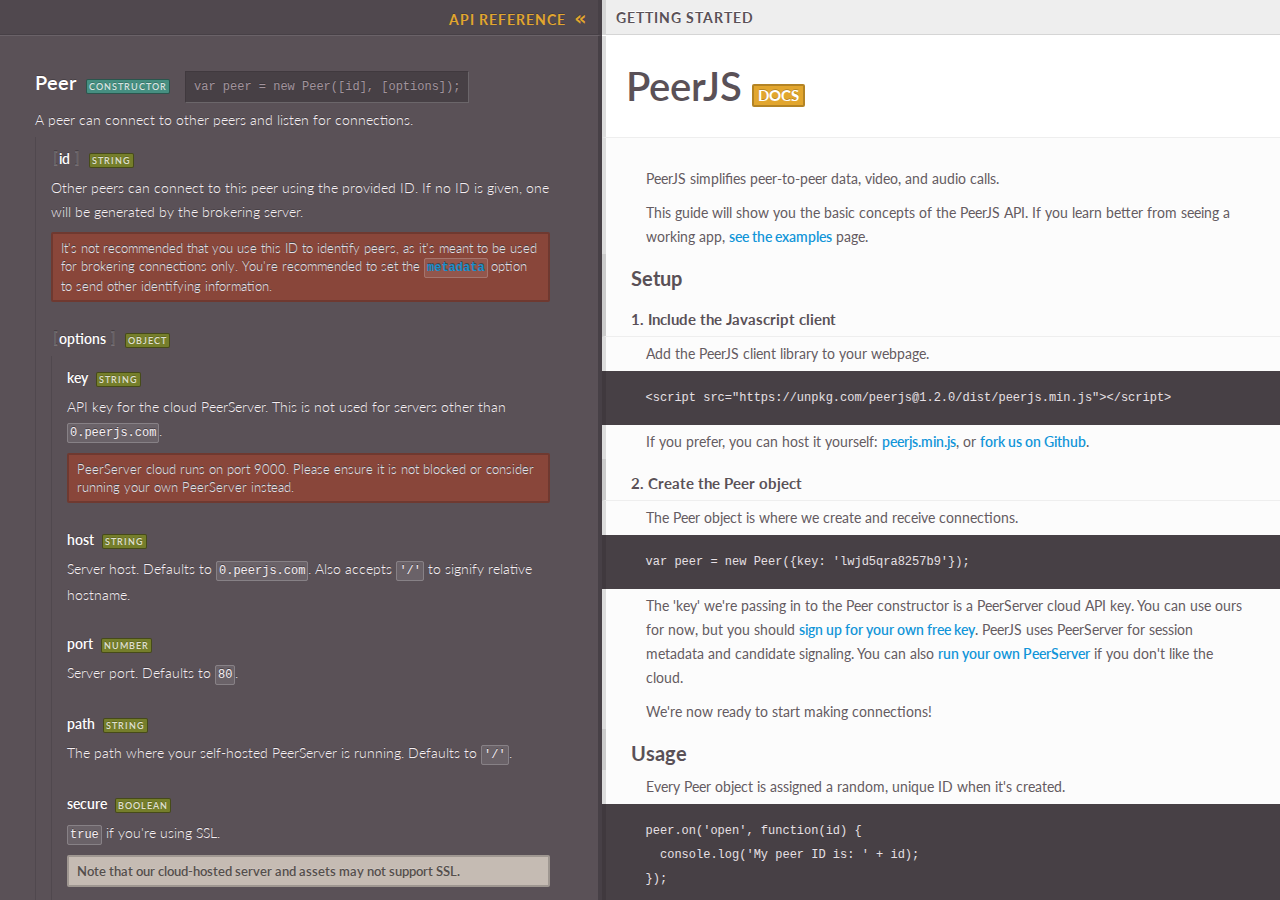
==== commit b9e91322: "ref" ====
--- a/docs.html
+++ b/docs.html
@@ -20,9 +20,9 @@
     <h2>Setup</h2>
     <h3>1. Include the Javascript client</h3>
     <p>Add the PeerJS client library to your webpage.</p>
-    <pre>&lt;script src="https://cdn.jsdelivr.net/npm/peerjs@1.2.0/dist/peer.min.js"&gt;&lt;/script&gt;</pre>
+    <pre>&lt;script src="https://unpkg.com/peerjs@1.2.0/dist/peerjs.min.js"&gt;&lt;/script&gt;</pre>
     <p>If you prefer, you can host it yourself:
-      <a download href="https://cdn.jsdelivr.net/npm/peerjs@1.2.0/dist/peer.min.js">peer.min.js</a>, or
+      <a download href="https://unpkg.com/peerjs@1.2.0/dist/peerjs.min.js">peerjs.min.js</a>, or
       <a href="https://github.com/peers/peerjs">fork us on Github</a>.</p>
     <h3>2. Create the Peer object</h3>
     <p>The Peer object is where we create and receive connections.</p>
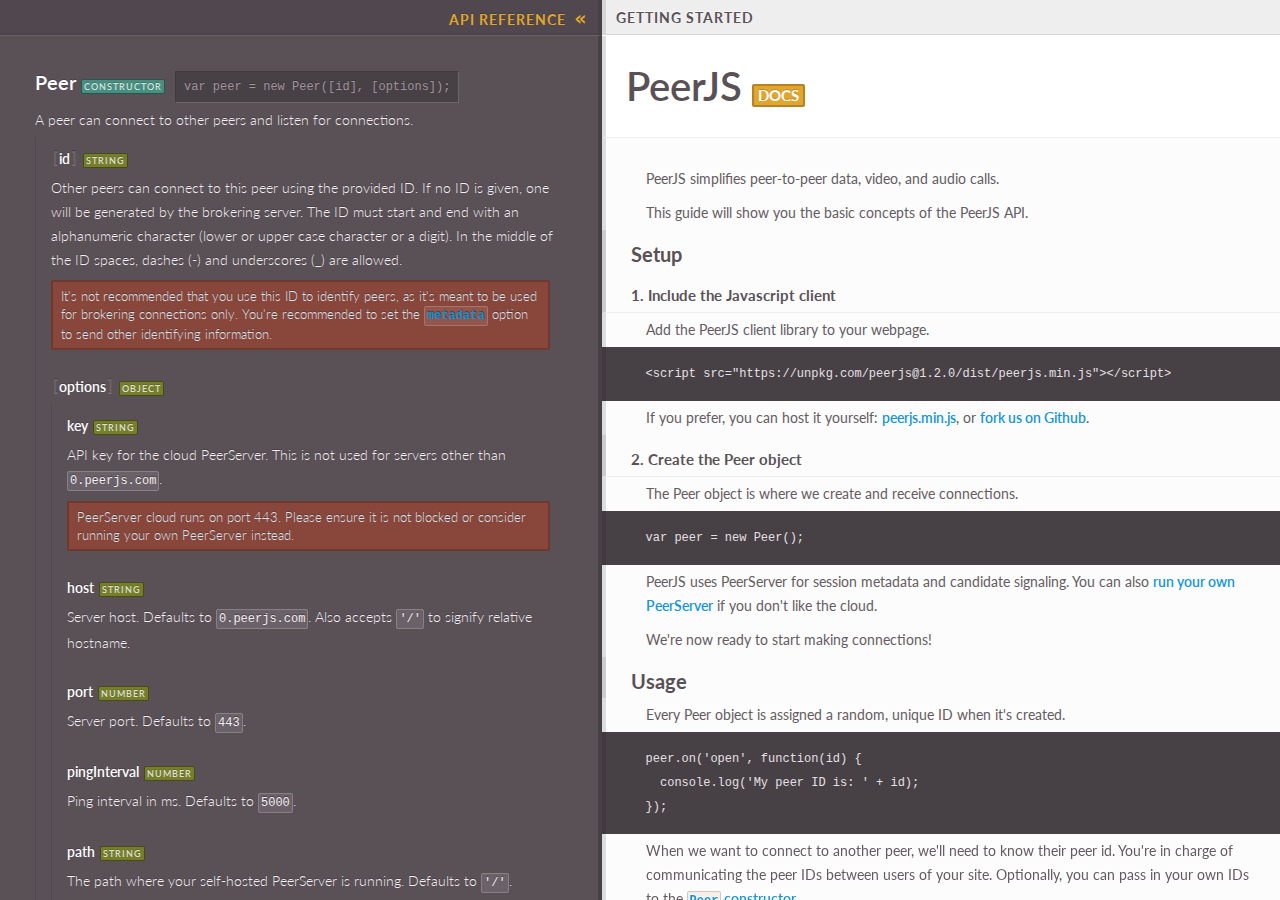
==== commit afeb9811: "update docs" ====
--- a/docs.html
+++ b/docs.html
@@ -2,21 +2,20 @@
   <title>PeerJS Documentation</title>
   <meta name="viewport" content="width=device-width, maximum-scale=1">
   <link href='https://fonts.googleapis.com/css?family=Lato:300,400,700,900' rel='stylesheet' type='text/css'>
-  <link href="css/docs.css" rel="stylesheet" type="text/css">
-  <script type="text/javascript" src="js/jquery.min.js"></script>
-  <script type="text/javascript" src="js/docs.js"></script>
+  <link href="/css/docs.css" rel="stylesheet" type="text/css">
+  <script type="text/javascript" src="/js/jquery.min.js"></script>
+  <script type="text/javascript" src="/js/docs.js"></script>
 </head>
 
 <body>
   <section class="start">
     <h1>
-      <a href="index.html">PeerJS</a>
+      <a href="/">PeerJS</a>
       <span class="title">docs</span>
     </h1>
     <p>
       <br>PeerJS simplifies peer-to-peer data, video, and audio calls.</p>
-    <p>This guide will show you the basic concepts of the PeerJS API. If you learn better from seeing a working app,
-      <a href="examples.html">see the examples</a> page.</P>
+    <p>This guide will show you the basic concepts of the PeerJS API.</p>
     <h2>Setup</h2>
     <h3>1. Include the Javascript client</h3>
     <p>Add the PeerJS client library to your webpage.</p>
@@ -26,9 +25,9 @@
       <a href="https://github.com/peers/peerjs">fork us on Github</a>.</p>
     <h3>2. Create the Peer object</h3>
     <p>The Peer object is where we create and receive connections.</p>
-    <pre>var peer = new Peer({key: 'lwjd5qra8257b9'});</pre>
-    <p>The 'key' we're passing in to the Peer constructor is a PeerServer cloud API key. You can use ours for now, but you should
-      <a href="peerserver.html">sign up for your own free key</a>. PeerJS uses PeerServer for session metadata and candidate signaling. You can also
+    <pre>var peer = new Peer();</pre>
+    <p>PeerJS uses PeerServer for session
+      metadata and candidate signaling. You can also
       <a href="https://github.com/peers/peerjs-server">run your own PeerServer</a> if you don't like the cloud.</p>
     <p>We're now ready to start making connections!</p>
 
@@ -37,21 +36,23 @@
     <pre>peer.on('open', function(id) {
   console.log('My peer ID is: ' + id);
 });</pre>
-    <p>When we want to connect to another peer, we'll need to know their peer id. You're in charge of communicating the peer
+    <p>When we want to connect to another peer, we'll need to know their peer id. You're in charge of communicating the
+      peer
       IDs between users of your site. Optionally, you can pass in your own IDs to the
-      <a href="docs.html#peer">
+      <a href="#peer">
         <code>Peer</code> constructor
       </a>.</p>
 
     <p>Read the
-      <a href="docs.html#peer">Peer API reference</a> for complete information on its
-      <a href="docs.html#peer-options">options</a>, methods,
-      <a href="docs.html#peeron">events</a>, and
-      <a href="docs.html#peeron-error">error handling</a>.</p>
+      <a href="#peer">Peer API reference</a> for complete information on its
+      <a href="#peer-options">options</a>, methods,
+      <a href="#peeron">events</a>, and
+      <a href="#peeron-error">error handling</a>.</p>
 
     <h3>Data connections</h3>
     <p>Start a data connection by calling
-      <code>peer.connect</code> with the peer ID of the destination peer. Anytime another peer attempts to connect to your peer ID, you'll receive
+      <code>peer.connect</code> with the peer ID of the destination peer. Anytime another peer attempts to connect to
+      your peer ID, you'll receive
       a
       <code>connection</code> event. </p>
     <div class="two-col">
@@ -79,7 +80,7 @@
   conn.send('Hello!');
 });</pre>
     <p>Read the
-      <a href="docs.html#dataconnection">DataConnection API reference</a> for complete details on its methods and events.</p>
+      <a href="#dataconnection">DataConnection API reference</a> for complete details on its methods and events.</p>
     <h3>Video/audio calls</h3>
     <p>Call another peer by calling
       <code>peer.call</code> with the peer ID of the destination peer. When a peer calls you, the
@@ -104,11 +105,13 @@
       </div>
       <div class="clear"></div>
     </div>
-    <p>When calling or answering a call, a MediaStream should be provided. The MediaStream represents the local video (webcam)
+    <p>When calling or answering a call, a MediaStream should be provided. The MediaStream represents the local video
+      (webcam)
       or audio stream and can be obtained with some (browser-specific) version of
       <a href="https://developer.mozilla.org/en-US/docs/Web/API/Navigator.getUserMedia">
         <code>navigator.getUserMedia</code>
-      </a>. When answering a call, the MediaStream is optional and if none is provided then a one-way call is established.
+      </a>. When answering a call, the MediaStream is optional and if none is provided then a one-way call is
+      established.
       Once the call is established, its
       <code>open</code> property is set to true.</p>
     <p>
@@ -120,7 +123,7 @@
   // Here you'd add it to an HTML video/canvas element.
 });</pre>
     <p>Read the
-      <a href="docs.html#mediaconnection">MediaConnection API reference</a> for complete details on its methods and events.</p>
+      <a href="#mediaconnection">MediaConnection API reference</a> for complete details on its methods and events.</p>
 
     <h2>Common questions</h2>
 
@@ -128,7 +131,8 @@
 
     <p>PeerJS has the
       <a href="https://github.com/binaryjs/js-binarypack">BinaryPack</a>
-      serialization format built-in. This means you can send any JSON type as well as binary Blobs and ArrayBuffers. Simply send
+      serialization format built-in. This means you can send any JSON type as well as binary Blobs and ArrayBuffers.
+      Simply send
       arbitrary data and you'll get it out the other side:</p>
     <pre>
 conn.send({
@@ -141,11 +145,12 @@
 
     <h3>Are there any caveats?</h3>
 
-    <p>A small percentage of users are behind symmetric NATs. When two symmetric NAT users try to connect to each other, NAT
-      traversal is impossible and no connection can be made. A workaround is to proxy through the connection through a TURN
-      server. The PeerServer cloud service does not provide a TURN server. You'll have to find your own. You can pass a TURN
-      server into the
-      <code>Peer</code> object options. This will allow your PeerJS app to work seamlessly for this situation</p>
+    <p>A small percentage of users are behind symmetric NATs. When two symmetric NAT users try to connect to each other,
+      NAT
+      traversal is impossible and no connection can be made. A workaround is to proxy through the connection through a
+      TURN
+      server. The PeerServer cloud service provides a free TURN server. This will allow your PeerJS app to work
+      seamlessly for this situation</p>
     <h3>How do I use a TURN server?</h3>
     <p>When creating your Peer object, pass in the ICE servers as the config key of the options hash.</p>
     <pre>
@@ -156,29 +161,31 @@
   ]} /* Sample servers, please use appropriate ones */
 });
 </pre>
-    <h3>What is the current state of browser compatibility?</h3>
-
-    <p>We keep an frequently-updated catalogue of WebRTC compatibility information and caveats
-      <a href="status.html">here</a>.</p>
-
     <h3>What if my peer has not yet connected to the server when I attempt to connect to it?</h3>
 
-    <p>When you try to connect to a peer, PeerServer will hold a connection offer for up to 5 seconds before rejecting it. This
+    <p>When you try to connect to a peer, PeerServer will hold a connection offer for up to 5 seconds before rejecting
+      it. This
       is useful if you want to reconnect to a peer as it disconnects and reconnects rapidly between web pages.</p>
 
     <h3>Why am I unable to connect?</h3>
     <p>You could be behind a symmetric NAT, in which case you'll need to set up a TURN server.</p>
-    <p>Another possible issue is your network blocking port 9000, which the PeerServer cloud runs on. In this you must use your
+    <p>Another possible issue is your network blocking port 443, which the PeerServer cloud runs on. In this you must
+      use your
       own PeerServer running on an appropriate port instead of the cloud service.</p>
 
     <h3>What about latency/bandwidth?</h3>
 
-    <p>Data sent between the two peers do not touch any other servers, so the connection speed is limited only by the upload
-      and download rates of the two peers. This also means you don't have the additional latency of an intermediary server.</p>
-    <p>The latency to establish a connection can be split into two components: the brokering of data and the identification
-      of clients. PeerJS has been designed to minimize the time you spend in these two areas. For brokering, data is sent
+    <p>Data sent between the two peers do not touch any other servers, so the connection speed is limited only by the
+      upload
+      and download rates of the two peers. This also means you don't have the additional latency of an intermediary
+      server.</p>
+    <p>The latency to establish a connection can be split into two components: the brokering of data and the
+      identification
+      of clients. PeerJS has been designed to minimize the time you spend in these two areas. For brokering, data is
+      sent
       through an XHR streaming request before a WebSocket connection is established, then through WebSockets. For client
-      identification, we provide you the ability to pass in your own peer IDs, thus eliminating the RTT for retrieving an
+      identification, we provide you the ability to pass in your own peer IDs, thus eliminating the RTT for retrieving
+      an
       ID from the server.</p>
 
     <h3>More questions?</h3>
@@ -200,131 +207,83 @@
   </header>
 
   <section class="api">
-    <div class="toplevel " id="peer">
-      <span class="name">
-        <a href="docs.html#peer">Peer</a>
-        <span class="tag type constructor">constructor</span>
-        <span class="snippet">var peer = new Peer([id], [options]);</span>
-      </span>
+    <div class="toplevel " id="peer"><span class="name"><a href="#peer">Peer</a><span
+          class="tag type constructor">constructor</span><span class="snippet">var peer = new Peer([id],
+          [options]);</span></span>
       <p class="description">A peer can connect to other peers and listen for connections.</p>
       <div class="children">
-        <div class="child " id="peer-id">
-          <span class="name">
-            <a href="docs.html#peer-id">
-              <span class="optional">
-                <span class="bracket">[</span>id
-                <span class="bracket">]</span>
-              </span>
-            </a>
-            <span class="tag type string">string</span>
-          </span>
-          <p class="description">Other peers can connect to this peer using the provided ID. If no ID is given, one will be generated by the brokering
-            server.
-            <span class='warn'>It's not recommended that you use this ID to identify peers, as it's meant to be used for brokering connections
-              only. You're recommended to set the
-              <a href='docs.html#peerconnect-options'>
-                <code>metadata</code>
-              </a> option to send other identifying information.</span>
-          </p>
-        </div>
-        <div class="child " id="peer-options">
-          <span class="name">
-            <a href="docs.html#peer-options">
-              <span class="optional">
-                <span class="bracket">[</span>options
-                <span class="bracket">]</span>
-              </span>
-            </a>
-            <span class="tag type object">object</span>
-          </span>
-          <div class="children">
-            <div class="child " id="peer-options-key">
-              <span class="name">
-                <a href="docs.html#peer-options-key">key</a>
-                <span class="tag type string">string</span>
-              </span>
+        <div class="child " id="peer-id"><span class="name"><a href="#peer-id"><span class="optional"><span
+                  class="bracket">[</span>id<span class="bracket">]</span></span></a><span
+              class="tag type string">string</span></span>
+          <p class="description">Other peers can connect to this peer using the provided ID. If no ID is given, one will
+            be generated by the brokering server. The ID must start and end with an alphanumeric character (lower or
+            upper case character or a digit). In the middle of the ID spaces, dashes (-) and underscores (_) are
+            allowed.<span class='warn'>It's not recommended that you use this ID to identify peers, as it's meant to be
+              used for brokering connections only. You're recommended to set the <a
+                href='#peerconnect-options'><code>metadata</code></a> option to send other identifying
+              information.</span></p>
+        </div>
+        <div class="child " id="peer-options"><span class="name"><a href="#peer-options"><span class="optional"><span
+                  class="bracket">[</span>options<span class="bracket">]</span></span></a><span
+              class="tag type object">object</span></span>
+          <div class="children">
+            <div class="child " id="peer-options-key"><span class="name"><a href="#peer-options-key">key</a><span
+                  class="tag type string">string</span></span>
               <p class="description">API key for the cloud PeerServer. This is not used for servers other than
-                <code>0.peerjs.com</code>.
-                <span class='warn'>PeerServer cloud runs on port 9000. Please ensure it is not blocked or consider running your own PeerServer
-                  instead.
-                </span>
-              </p>
-            </div>
-            <div class="child " id="peer-options-host">
-              <span class="name">
-                <a href="docs.html#peer-options-host">host</a>
-                <span class="tag type string">string</span>
-              </span>
-              <p class="description">Server host. Defaults to
-                <code>0.peerjs.com</code>. Also accepts
-                <code>'/'</code> to signify relative hostname.</p>
-            </div>
-            <div class="child " id="peer-options-port">
-              <span class="name">
-                <a href="docs.html#peer-options-port">port</a>
-                <span class="tag type number">number</span>
-              </span>
-              <p class="description">Server port. Defaults to
-                <code>80</code>.</p>
-            </div>
-            <div class="child " id="peer-options-path">
-              <span class="name">
-                <a href="docs.html#peer-options-path">path</a>
-                <span class="tag type string">string</span>
-              </span>
+                <code>0.peerjs.com</code>.<span class='warn'>PeerServer cloud runs on port 443. Please ensure it is not
+                  blocked or consider running your own PeerServer instead.</span></p>
+            </div>
+            <div class="child " id="peer-options-host"><span class="name"><a href="#peer-options-host">host</a><span
+                  class="tag type string">string</span></span>
+              <p class="description">Server host. Defaults to <code>0.peerjs.com</code>. Also accepts <code>'/'</code>
+                to signify relative hostname.</p>
+            </div>
+            <div class="child " id="peer-options-port"><span class="name"><a href="#peer-options-port">port</a><span
+                  class="tag type number">number</span></span>
+              <p class="description">Server port. Defaults to <code>443</code>.</p>
+            </div>
+            <div class="child " id="peer-options-pinginterval"><span class="name"><a
+                  href="#peer-options-pinginterval">pingInterval</a><span class="tag type number">number</span></span>
+              <p class="description">Ping interval in ms. Defaults to <code>5000</code>.</p>
+            </div>
+            <div class="child " id="peer-options-path"><span class="name"><a href="#peer-options-path">path</a><span
+                  class="tag type string">string</span></span>
               <p class="description">The path where your self-hosted PeerServer is running. Defaults to
                 <code>'/'</code>.</p>
             </div>
-            <div class="child beta_030 " id="peer-options-secure">
-              <span class="name">
-                <a href="docs.html#peer-options-secure">secure</a>
-                <span class="tag type boolean">boolean</span>
-              </span>
-              <p class="description">
-                <code>true</code> if you're using SSL.
-                <span class='tip'>Note that our cloud-hosted server and assets may not support SSL.</span>
+            <div class="child beta_030 " id="peer-options-secure"><span class="name"><a
+                  href="#peer-options-secure">secure</a><span class="tag type boolean">boolean</span><span
+                  class="tag beta_030">beta (0.3.0)</span></span>
+              <p class="description"><code>true</code> if you're using SSL.<span class='tip'>Note that our cloud-hosted
+                  server and assets may not support SSL.</span></p>
+            </div>
+            <div class="child " id="peer-options-config"><span class="name"><a
+                  href="#peer-options-config">config</a><span class="tag type object">object</span></span>
+              <p class="description">Configuration hash passed to RTCPeerConnection. This hash contains any custom
+                ICE/TURN server configuration. Defaults to
+                <code>{ 'iceServers': [{ 'urls': 'stun:stun.l.google.com:19302' }], 'sdpSemantics': 'unified-plan' }</code>
               </p>
             </div>
-            <div class="child " id="peer-options-config">
-              <span class="name">
-                <a href="docs.html#peer-options-config">config</a>
-                <span class="tag type object">object</span>
-              </span>
-              <p class="description">Configuration hash passed to RTCPeerConnection. This hash contains any custom ICE/TURN server configuration.
-                Defaults to
-                <code>{ 'iceServers': [{ 'url': 'stun:stun.l.google.com:19302' }] }</code>
-              </p>
-            </div>
-            <div class="child beta_030 " id="peer-options-debug">
-              <span class="name">
-                <a href="docs.html#peer-options-debug">debug</a>
-                <span class="tag type number">number</span>
-              </span>
+            <div class="child beta_030 " id="peer-options-debug"><span class="name"><a
+                  href="#peer-options-debug">debug</a><span class="tag type number">number</span><span
+                  class="tag beta_030">beta (0.3.0)</span></span>
               <p class="description">Prints log messages depending on the debug level passed in. Defaults to
                 <code>0</code>.</p>
               <div class="children">
-                <div class="child " id="peer-options-debug-0">
-                  <span class="name">
-                    <a href="docs.html#peer-options-debug-0">0</a>
-                  </span>
+                <div class="child " id="peer-options-debug-0"><span class="name"><a
+                      href="#peer-options-debug-0">0</a></span>
                   <p class="description">Prints no logs.</p>
                 </div>
-                <div class="child " id="peer-options-debug-1">
-                  <span class="name">
-                    <a href="docs.html#peer-options-debug-1">1</a>
-                  </span>
+                <div class="child " id="peer-options-debug-1"><span class="name"><a
+                      href="#peer-options-debug-1">1</a></span>
                   <p class="description">Prints only errors.</p>
                 </div>
-                <div class="child " id="peer-options-debug-2">
-                  <span class="name">
-                    <a href="docs.html#peer-options-debug-2">2</a>
-                  </span>
+                <div class="child " id="peer-options-debug-2"><span class="name"><a
+                      href="#peer-options-debug-2">2</a></span>
                   <p class="description">Prints errors and warnings.</p>
                 </div>
-                <div class="child " id="peer-options-debug-3">
-                  <span class="name">
-                    <a href="docs.html#peer-options-debug-3">3</a>
-                  </span>
+                <div class="child " id="peer-options-debug-3"><span class="name"><a
+                      href="#peer-options-debug-3">3</a></span>
                   <p class="description">Prints all logs.</p>
                 </div>
               </div>
@@ -333,750 +292,460 @@
         </div>
       </div>
     </div>
-    <div class="toplevel " id="peerconnect">
-      <span class="name">
-        <a href="docs.html#peerconnect">peer.connect</a>
-        <span class="tag type method">method</span>
-        <span class="snippet">var
-          <a href='docs.html#dataconnection'>dataConnection</a> = peer.connect(id, [options]);</span>
-      </span>
-      <p class="description">Connects to the remote peer specified by
-        <code>id</code> and returns a data connection. Be sure to listen on the
-        <a href='docs.html#peeron-error'>
-          <code>error</code>
-        </a> event in case the connection fails.</p>
+    <div class="toplevel " id="peerconnect"><span class="name"><a href="#peerconnect">peer.connect</a><span
+          class="tag type method">method</span><span class="snippet">var <a href='#dataconnection'>dataConnection</a> =
+          peer.connect(id, [options]);</span></span>
+      <p class="description">Connects to the remote peer specified by <code>id</code> and returns a data connection. Be
+        sure to listen on the <a href='#peeron-error'><code>error</code></a> event in case the connection fails.</p>
       <div class="children">
-        <div class="child " id="peerconnect-id">
-          <span class="name">
-            <a href="docs.html#peerconnect-id">id</a>
-            <span class="tag type string">string</span>
-          </span>
-          <p class="description">The brokering ID of the remote peer (their
-            <a href='docs.html#peerid'>
-              <code>peer.id</code>
-            </a>).</p>
-        </div>
-        <div class="child " id="peerconnect-options">
-          <span class="name">
-            <a href="docs.html#peerconnect-options">
-              <span class="optional">
-                <span class="bracket">[</span>options
-                <span class="bracket">]</span>
-              </span>
-            </a>
-            <span class="tag type object">object</span>
-          </span>
-          <div class="children">
-            <div class="child " id="peerconnect-options-label">
-              <span class="name">
-                <a href="docs.html#peerconnect-options-label">label</a>
-                <span class="tag type string">string</span>
-              </span>
-              <p class="description">A unique label by which you want to identify this data connection. If left unspecified, a label will be generated
-                at random. Can be accessed with
-                <a href='docs.html#dataconnection-label'>
-                  <code>dataConnection.label</code>
-                </a>.</p>
-            </div>
-            <div class="child " id="peerconnect-options-metadata">
-              <span class="name">
-                <a href="docs.html#peerconnect-options-metadata">metadata</a>
-              </span>
-              <p class="description">Metadata associated with the connection, passed in by whoever initiated the connection. Can be accessed with
-                <a href='docs.html#dataconnection-metadata'>
-                  <code>dataConnection.metadata</code>
-                </a>. Can be any serializable type.</p>
-            </div>
-            <div class="child " id="peerconnect-options-serialization">
-              <span class="name">
-                <a href="docs.html#peerconnect-options-serialization">serialization</a>
-                <span class="tag type string">string</span>
-              </span>
-              <p class="description">Can be
-                <code>binary</code> (default),
-                <code>binary-utf8</code>,
-                <code>json</code>, or
-                <code>none</code>. Can be accessed with
-                <a href='docs.html#dataconnection-serialization'>
-                  <code>dataConnection.serialization</code>
-                </a>.
-                <span class='tip'>
-                  <code>binary-utf8</code> will take a performance hit because of the way UTF8 strings are packed into binary format.</span>
-              </p>
-            </div>
-            <div class="child " id="peerconnect-options-reliable">
-              <span class="name">
-                <a href="docs.html#peerconnect-options-reliable">reliable</a>
-                <span class="tag type boolean">boolean</span>
-              </span>
-              <p class="description">Whether the underlying data channels should be reliable (e.g. for large file transfers) or not (e.g. for gaming
-                or streaming). Defaults to
-                <code>false</code>.
-                <span class='warn'>Setting reliable to true will use a shim for incompatible browsers (Chrome 30 and below only) and thus may
-                  not offer full performance.</span>
-              </p>
-            </div>
-          </div>
-        </div>
-      </div>
-    </div>
-    <div class="toplevel beta_030 " id="peercall">
-      <span class="name">
-        <a href="docs.html#peercall">peer.call</a>
-        <span class="tag type method">method</span>
-        <span class="snippet">var
-          <a href='docs.html#mediaconnection'>mediaConnection</a> = peer.call(id, stream, [options]);</span>
-      </span>
-      <p class="description">Calls the remote peer specified by
-        <code>id</code> and returns a media connection. Be sure to listen on the
-        <a href='docs.html#peeron-error'>
-          <code>error</code>
-        </a> event in case the connection fails.</p>
+        <div class="child " id="peerconnect-id"><span class="name"><a href="#peerconnect-id">id</a><span
+              class="tag type string">string</span></span>
+          <p class="description">The brokering ID of the remote peer (their <a href='#peerid'><code>peer.id</code></a>).
+          </p>
+        </div>
+        <div class="child " id="peerconnect-options"><span class="name"><a href="#peerconnect-options"><span
+                class="optional"><span class="bracket">[</span>options<span class="bracket">]</span></span></a><span
+              class="tag type object">object</span></span>
+          <div class="children">
+            <div class="child " id="peerconnect-options-label"><span class="name"><a
+                  href="#peerconnect-options-label">label</a><span class="tag type string">string</span></span>
+              <p class="description">A unique label by which you want to identify this data connection. If left
+                unspecified, a label will be generated at random. Can be accessed with <a
+                  href='#dataconnection-label'><code>dataConnection.label</code></a>.</p>
+            </div>
+            <div class="child " id="peerconnect-options-metadata"><span class="name"><a
+                  href="#peerconnect-options-metadata">metadata</a></span>
+              <p class="description">Metadata associated with the connection, passed in by whoever initiated the
+                connection. Can be accessed with <a
+                  href='#dataconnection-metadata'><code>dataConnection.metadata</code></a>. Can be any serializable
+                type.</p>
+            </div>
+            <div class="child " id="peerconnect-options-serialization"><span class="name"><a
+                  href="#peerconnect-options-serialization">serialization</a><span
+                  class="tag type string">string</span></span>
+              <p class="description">Can be <code>binary</code> (default), <code>binary-utf8</code>, <code>json</code>,
+                or <code>none</code>. Can be accessed with <a
+                  href='#dataconnection-serialization'><code>dataConnection.serialization</code></a>.<span
+                  class='tip'><code>binary-utf8</code> will take a performance hit because of the way UTF8 strings are
+                  packed into binary format.</span></p>
+            </div>
+            <div class="child " id="peerconnect-options-reliable"><span class="name"><a
+                  href="#peerconnect-options-reliable">reliable</a><span class="tag type boolean">boolean</span></span>
+              <p class="description">Whether the underlying data channels should be reliable (e.g. for large file
+                transfers) or not (e.g. for gaming or streaming). Defaults to <code>false</code>.<span
+                  class='warn'>Setting reliable to true will use a shim for incompatible browsers (Chrome 30 and below
+                  only) and thus may not offer full performance.</span></p>
+            </div>
+          </div>
+        </div>
+      </div>
+    </div>
+    <div class="toplevel beta_030 " id="peercall"><span class="name"><a href="#peercall">peer.call</a><span
+          class="tag type method">method</span><span class="tag beta_030">beta (0.3.0)</span><span class="snippet">var
+          <a href='#mediaconnection'>mediaConnection</a> = peer.call(id, stream, [options]);</span></span>
+      <p class="description">Calls the remote peer specified by <code>id</code> and returns a media connection. Be sure
+        to listen on the <a href='#peeron-error'><code>error</code></a> event in case the connection fails.</p>
       <div class="children">
-        <div class="child " id="peercall-id">
-          <span class="name">
-            <a href="docs.html#peercall-id">id</a>
-            <span class="tag type string">string</span>
-          </span>
-          <p class="description">The brokering ID of the remote peer (their
-            <a href='docs.html#peerid'>
-              <code>peer.id</code>
-            </a>).</p>
-        </div>
-        <div class="child " id="peercall-stream">
-          <span class="name">
-            <a href="docs.html#peercall-stream">stream</a>
-            <span class="tag type MediaStream">MediaStream</span>
-          </span>
+        <div class="child " id="peercall-id"><span class="name"><a href="#peercall-id">id</a><span
+              class="tag type string">string</span></span>
+          <p class="description">The brokering ID of the remote peer (their <a href='#peerid'><code>peer.id</code></a>).
+          </p>
+        </div>
+        <div class="child " id="peercall-stream"><span class="name"><a href="#peercall-stream">stream</a><span
+              class="tag type MediaStream">MediaStream</span></span>
           <p class="description">The caller's media stream</p>
         </div>
-        <div class="child " id="peercall-options">
-          <span class="name">
-            <a href="docs.html#peercall-options">
-              <span class="optional">
-                <span class="bracket">[</span>options
-                <span class="bracket">]</span>
-              </span>
-            </a>
-            <span class="tag type object">object</span>
-          </span>
-          <div class="children">
-            <div class="child " id="peercall-options-metadata">
-              <span class="name">
-                <a href="docs.html#peercall-options-metadata">metadata</a>
-              </span>
-              <p class="description">Metadata associated with the connection, passed in by whoever initiated the connection. Can be accessed with
-                <a href='docs.html#dataconnection-metadata'>
-                  <code>dataConnection.metadata</code>
-                </a>. Can be any serializable type.</p>
-            </div>
-          </div>
-        </div>
-      </div>
-    </div>
-    <div class="toplevel " id="peeron">
-      <span class="name">
-        <a href="docs.html#peeron">peer.on</a>
-        <span class="tag type method">method</span>
-        <span class="snippet">peer.on(event, callback);</span>
-      </span>
+        <div class="child " id="peercall-options"><span class="name"><a href="#peercall-options"><span
+                class="optional"><span class="bracket">[</span>options<span class="bracket">]</span></span></a><span
+              class="tag type object">object</span></span>
+          <div class="children">
+            <div class="child " id="peercall-options-metadata"><span class="name"><a
+                  href="#peercall-options-metadata">metadata</a></span>
+              <p class="description">Metadata associated with the connection, passed in by whoever initiated the
+                connection. Can be accessed with <a
+                  href='#dataconnection-metadata'><code>dataConnection.metadata</code></a>. Can be any serializable
+                type.</p>
+            </div>
+            <div class="child " id="peercall-options-sdptransform"><span class="name"><a
+                  href="#peercall-options-sdptransform">sdpTransform</a><span
+                  class="tag type method">method</span></span>
+              <p class="description">Function which runs before create offer to modify sdp offer message.</p>
+            </div>
+          </div>
+        </div>
+      </div>
+    </div>
+    <div class="toplevel " id="peeron"><span class="name"><a href="#peeron">peer.on</a><span
+          class="tag type method">method</span><span class="snippet">peer.on(event, callback);</span></span>
       <p class="description">Set listeners for peer events.</p>
       <div class="children">
-        <div class="child " id="peeron-open">
-          <span class="name">
-            <a href="docs.html#peeron-open">'open'</a>
-            <span class="tag type event">event</span>
-            <span class="snippet">peer.on('open', function(id) { ... });</span>
-          </span>
-          <p class="description">Emitted when a connection to the PeerServer is established. You may use the peer before this is emitted, but messages
-            to the server will be queued.
-            <code>id</code> is the brokering ID of the peer (which was either provided in the constructor or assigned by the server).
-            <span class='tip'>You should not wait for this event before connecting to other peers if connection speed is important.</span>
-          </p>
-        </div>
-        <div class="child " id="peeron-connection">
-          <span class="name">
-            <a href="docs.html#peeron-connection">'connection'</a>
-            <span class="tag type event">event</span>
-            <span class="snippet">peer.on('connection', function(
-              <a href='docs.html#dataconnection'>dataConnection</a>) { ... });</span>
-          </span>
+        <div class="child " id="peeron-open"><span class="name"><a href="#peeron-open">'open'</a><span
+              class="tag type event">event</span><span class="snippet">peer.on('open', function(id) { ...
+              });</span></span>
+          <p class="description">Emitted when a connection to the PeerServer is established. You may use the peer before
+            this is emitted, but messages to the server will be queued. <code>id</code> is the brokering ID of the peer
+            (which was either provided in the constructor or assigned by the server).<span class='tip'>You should not
+              wait for this event before connecting to other peers if connection speed is important.</span></p>
+        </div>
+        <div class="child " id="peeron-connection"><span class="name"><a href="#peeron-connection">'connection'</a><span
+              class="tag type event">event</span><span class="snippet">peer.on('connection', function(<a
+                href='#dataconnection'>dataConnection</a>) { ... });</span></span>
           <p class="description">Emitted when a new data connection is established from a remote peer.</p>
         </div>
-        <div class="child beta_030 " id="peeron-call">
-          <span class="name">
-            <a href="docs.html#peeron-call">'call'</a>
-            <span class="tag type event">event</span>
-            <span class="snippet">peer.on('call', function(
-              <a href='docs.html#mediaconnection'>mediaConnection</a>) { ... });</span>
-          </span>
+        <div class="child beta_030 " id="peeron-call"><span class="name"><a href="#peeron-call">'call'</a><span
+              class="tag type event">event</span><span class="tag beta_030">beta (0.3.0)</span><span
+              class="snippet">peer.on('call', function(<a href='#mediaconnection'>mediaConnection</a>) { ...
+              });</span></span>
           <p class="description">Emitted when a remote peer attempts to call you. The emitted
-            <code>mediaConnection</code> is not yet active; you must first answer the call (
-            <a href='docs.html#mediaconnection-answer'>
-              <code>mediaConnection.answer([stream]);</code>
-            </a>). Then, you can listen for the
-            <a href='docs.html#mediaconnection-on'>
-              <code>stream</code>
-            </a> event.</p>
-        </div>
-        <div class="child " id="peeron-close">
-          <span class="name">
-            <a href="docs.html#peeron-close">'close'</a>
-            <span class="tag type event">event</span>
-            <span class="snippet">peer.on('close', function() { ... });</span>
-          </span>
-          <p class="description">Emitted when the peer is
-            <a href='docs.html#peerdestroy'>destroyed</a> and can no longer accept or create any new connections. At this time, the peer's connections will
-            all be closed.
-            <span class='tip'>To be extra certain that peers clean up correctly, we recommend calling
-              <code>peer.destroy()</code> on a peer when it is no longer needed.</span>
-          </p>
-        </div>
-        <div class="child " id="peeron-disconnected">
-          <span class="name">
-            <a href="docs.html#peeron-disconnected">'disconnected'</a>
-            <span class="tag type event">event</span>
-            <span class="snippet">peer.on('disconnected', function() { ... });</span>
-          </span>
-          <p class="description">Emitted when the peer is disconnected from the signalling server, either
-            <a href='docs.html#peerdisconnect'>manually</a> or because the connection to the signalling server was lost. When a peer is disconnected, its existing
-            connections will stay alive, but the peer cannot accept or create any new connections. You can reconnect to the
-            server by calling
-            <a href='docs.html#peerreconnect'>
-              <code>peer.reconnect()</code>
-            </a>.</p>
-        </div>
-        <div class="child " id="peeron-error">
-          <span class="name">
-            <a href="docs.html#peeron-error">'error'</a>
-            <span class="tag type event">event</span>
-            <span class="snippet">peer.on('error', function(err) { ... });</span>
-          </span>
-          <p class="description">Errors on the peer are
-            <strong>almost always fatal</strong> and will destroy the peer. Errors from the underlying socket and PeerConnections
-            are forwarded here.
-            <br>
-            <br>These come in the following
+            <code>mediaConnection</code> is not yet active; you must first answer the call (<a
+              href='#mediaconnection-answer'><code>mediaConnection.answer([stream]);</code></a>). Then, you can listen
+            for the <a href='#mediaconnection-on'><code>stream</code></a> event.</p>
+        </div>
+        <div class="child " id="peeron-close"><span class="name"><a href="#peeron-close">'close'</a><span
+              class="tag type event">event</span><span class="snippet">peer.on('close', function() { ...
+              });</span></span>
+          <p class="description">Emitted when the peer is <a href='#peerdestroy'>destroyed</a> and can no longer accept
+            or create any new connections. At this time, the peer's connections will all be closed. <span class='tip'>To
+              be extra certain that peers clean up correctly, we recommend calling <code>peer.destroy()</code> on a peer
+              when it is no longer needed.</span></p>
+        </div>
+        <div class="child " id="peeron-disconnected"><span class="name"><a
+              href="#peeron-disconnected">'disconnected'</a><span class="tag type event">event</span><span
+              class="snippet">peer.on('disconnected', function() { ... });</span></span>
+          <p class="description">Emitted when the peer is disconnected from the signalling server, either <a
+              href='#peerdisconnect'>manually</a> or because the connection to the signalling server was lost. When a
+            peer is disconnected, its existing connections will stay alive, but the peer cannot accept or create any new
+            connections. You can reconnect to the server by calling <a
+              href='#peerreconnect'><code>peer.reconnect()</code></a>.</p>
+        </div>
+        <div class="child " id="peeron-error"><span class="name"><a href="#peeron-error">'error'</a><span
+              class="tag type event">event</span><span class="snippet">peer.on('error', function(err) { ...
+              });</span></span>
+          <p class="description">Errors on the peer are <strong>almost always fatal</strong> and will destroy the peer.
+            Errors from the underlying socket and PeerConnections are forwarded here.<br><br>These come in the following
             <code>err.type</code> flavors:</p>
           <div class="children">
-            <div class="child fatal " id="peeron-error-browser-incompatible">
-              <span class="name">
-                <a href="docs.html#peeron-error-browser-incompatible">'browser-incompatible'</a>
-                <span class="tag type Error">Error</span>
-                <span class="tag fatal">fatal</span>
-              </span>
-              <p class="description">The client's browser does not support some or all WebRTC features that you are trying to use.</p>
-            </div>
-            <div class="child " id="peeron-error-disconnected">
-              <span class="name">
-                <a href="docs.html#peeron-error-disconnected">'disconnected'</a>
-                <span class="tag type Error">Error</span>
-              </span>
-              <p class="description">You've already disconnected this peer from the server and can no longer make any new connections on it.</p>
-            </div>
-            <div class="child fatal " id="peeron-error-invalid-id">
-              <span class="name">
-                <a href="docs.html#peeron-error-invalid-id">'invalid-id'</a>
-                <span class="tag type Error">Error</span>
-                <span class="tag fatal">fatal</span>
-              </span>
+            <div class="child fatal " id="peeron-error-browser-incompatible"><span class="name"><a
+                  href="#peeron-error-browser-incompatible">'browser-incompatible'</a><span
+                  class="tag type Error">Error</span><span class="tag fatal">fatal</span></span>
+              <p class="description">The client's browser does not support some or all WebRTC features that you are
+                trying to use.</p>
+            </div>
+            <div class="child " id="peeron-error-disconnected"><span class="name"><a
+                  href="#peeron-error-disconnected">'disconnected'</a><span class="tag type Error">Error</span></span>
+              <p class="description">You've already disconnected this peer from the server and can no longer make any
+                new connections on it.</p>
+            </div>
+            <div class="child fatal " id="peeron-error-invalid-id"><span class="name"><a
+                  href="#peeron-error-invalid-id">'invalid-id'</a><span class="tag type Error">Error</span><span
+                  class="tag fatal">fatal</span></span>
               <p class="description">The ID passed into the Peer constructor contains illegal characters.</p>
             </div>
-            <div class="child fatal " id="peeron-error-invalid-key">
-              <span class="name">
-                <a href="docs.html#peeron-error-invalid-key">'invalid-key'</a>
-                <span class="tag type Error">Error</span>
-                <span class="tag fatal">fatal</span>
-              </span>
-              <p class="description">The API key passed into the Peer constructor contains illegal characters or is not in the system (cloud server
-                only).
-              </p>
-            </div>
-            <div class="child " id="peeron-error-network">
-              <span class="name">
-                <a href="docs.html#peeron-error-network">'network'</a>
-                <span class="tag type Error">Error</span>
-              </span>
+            <div class="child fatal " id="peeron-error-invalid-key"><span class="name"><a
+                  href="#peeron-error-invalid-key">'invalid-key'</a><span class="tag type Error">Error</span><span
+                  class="tag fatal">fatal</span></span>
+              <p class="description">The API key passed into the Peer constructor contains illegal characters or is not
+                in the system (cloud server only).</p>
+            </div>
+            <div class="child " id="peeron-error-network"><span class="name"><a
+                  href="#peeron-error-network">'network'</a><span class="tag type Error">Error</span></span>
               <p class="description">Lost or cannot establish a connection to the signalling server.</p>
             </div>
-            <div class="child " id="peeron-error-peer-unavailable">
-              <span class="name">
-                <a href="docs.html#peeron-error-peer-unavailable">'peer-unavailable'</a>
-                <span class="tag type Error">Error</span>
-              </span>
+            <div class="child " id="peeron-error-peer-unavailable"><span class="name"><a
+                  href="#peeron-error-peer-unavailable">'peer-unavailable'</a><span
+                  class="tag type Error">Error</span></span>
               <p class="description">The peer you're trying to connect to does not exist.</p>
             </div>
-            <div class="child fatal " id="peeron-error-ssl-unavailable">
-              <span class="name">
-                <a href="docs.html#peeron-error-ssl-unavailable">'ssl-unavailable'</a>
-                <span class="tag type Error">Error</span>
-                <span class="tag fatal">fatal</span>
-              </span>
-              <p class="description">PeerJS is being used securely, but the cloud server does not support SSL. Use a custom PeerServer.</p>
-            </div>
-            <div class="child fatal " id="peeron-error-server-error">
-              <span class="name">
-                <a href="docs.html#peeron-error-server-error">'server-error'</a>
-                <span class="tag type Error">Error</span>
-                <span class="tag fatal">fatal</span>
-              </span>
+            <div class="child fatal " id="peeron-error-ssl-unavailable"><span class="name"><a
+                  href="#peeron-error-ssl-unavailable">'ssl-unavailable'</a><span
+                  class="tag type Error">Error</span><span class="tag fatal">fatal</span></span>
+              <p class="description">PeerJS is being used securely, but the cloud server does not support SSL. Use a
+                custom PeerServer.</p>
+            </div>
+            <div class="child fatal " id="peeron-error-server-error"><span class="name"><a
+                  href="#peeron-error-server-error">'server-error'</a><span class="tag type Error">Error</span><span
+                  class="tag fatal">fatal</span></span>
               <p class="description">Unable to reach the server.</p>
             </div>
-            <div class="child fatal " id="peeron-error-socket-error">
-              <span class="name">
-                <a href="docs.html#peeron-error-socket-error">'socket-error'</a>
-                <span class="tag type Error">Error</span>
-                <span class="tag fatal">fatal</span>
-              </span>
+            <div class="child fatal " id="peeron-error-socket-error"><span class="name"><a
+                  href="#peeron-error-socket-error">'socket-error'</a><span class="tag type Error">Error</span><span
+                  class="tag fatal">fatal</span></span>
               <p class="description">An error from the underlying socket.</p>
             </div>
-            <div class="child fatal " id="peeron-error-socket-closed">
-              <span class="name">
-                <a href="docs.html#peeron-error-socket-closed">'socket-closed'</a>
-                <span class="tag type Error">Error</span>
-                <span class="tag fatal">fatal</span>
-              </span>
+            <div class="child fatal " id="peeron-error-socket-closed"><span class="name"><a
+                  href="#peeron-error-socket-closed">'socket-closed'</a><span class="tag type Error">Error</span><span
+                  class="tag fatal">fatal</span></span>
               <p class="description">The underlying socket closed unexpectedly.</p>
             </div>
-            <div class="child sometimes_fatal " id="peeron-error-unavailable-id">
-              <span class="name">
-                <a href="docs.html#peeron-error-unavailable-id">'unavailable-id'</a>
-                <span class="tag type Error">Error</span>
-                <span class="tag sometimes_fatal">sometimes fatal</span>
-              </span>
-              <p class="description">The ID passed into the Peer constructor is already taken.
-                <span class='warn'>This error is not fatal if your peer has open peer-to-peer connections. This can happen if you attempt to
-                  <a href='docs.html#peerreconnect'>reconnect</a> a peer that has been
-                  <a href='docs.html#peerdisconnect'>disconnected from the server</a>, but its old ID has now been taken.</span>
-              </p>
-            </div>
-            <div class="child " id="peeron-error-webrtc">
-              <span class="name">
-                <a href="docs.html#peeron-error-webrtc">'webrtc'</a>
-                <span class="tag type Error">Error</span>
-              </span>
+            <div class="child sometimes_fatal " id="peeron-error-unavailable-id"><span class="name"><a
+                  href="#peeron-error-unavailable-id">'unavailable-id'</a><span class="tag type Error">Error</span><span
+                  class="tag sometimes_fatal">sometimes fatal</span></span>
+              <p class="description">The ID passed into the Peer constructor is already taken.<span class='warn'>This
+                  error is not fatal if your peer has open peer-to-peer connections. This can happen if you attempt to
+                  <a href='#peerreconnect'>reconnect</a> a peer that has been <a href='#peerdisconnect'>disconnected
+                    from the server</a>, but its old ID has now been taken.</span></p>
+            </div>
+            <div class="child " id="peeron-error-webrtc"><span class="name"><a
+                  href="#peeron-error-webrtc">'webrtc'</a><span class="tag type Error">Error</span></span>
               <p class="description">Native WebRTC errors.</p>
             </div>
           </div>
         </div>
       </div>
     </div>
-    <div class="toplevel " id="peerdisconnect">
-      <span class="name">
-        <a href="docs.html#peerdisconnect">peer.disconnect</a>
-        <span class="tag type method">method</span>
-        <span class="snippet">peer.disconnect();</span>
-      </span>
+    <div class="toplevel " id="peerdisconnect"><span class="name"><a href="#peerdisconnect">peer.disconnect</a><span
+          class="tag type method">method</span><span class="snippet">peer.disconnect();</span></span>
       <p class="description">Close the connection to the server, leaving all existing data and media connections intact.
-        <a href='docs.html#peerdisconnected'>
-          <code>peer.disconnected</code>
-        </a> will be set to
-        <code>true</code> and the
-        <a href='docs.html#peeron-disconnected'>
-          <code>disconnected</code>
-        </a> event will fire.
-        <span class='warn'>This cannot be undone; the respective peer object will no longer be able to create or receive any connections and
-          its ID will be forfeited on the (cloud) server.</span>
-      </p>
-    </div>
-    <div class="toplevel " id="peerreconnect">
-      <span class="name">
-        <a href="docs.html#peerreconnect">peer.reconnect</a>
-        <span class="tag type method">method</span>
-        <span class="snippet">peer.reconnect();</span>
-      </span>
-      <p class="description">Attempt to reconnect to the server with the peer's old ID. Only
-        <a href='docs.html#peerdisconnect'>disconnected peers</a> can be reconnected. Destroyed peers cannot be reconnected. If the connection fails (as an
-        example, if the peer's old ID is now taken), the peer's existing connections will not close, but any associated errors
-        events will fire.</p>
-    </div>
-    <div class="toplevel " id="peerdestroy">
-      <span class="name">
-        <a href="docs.html#peerdestroy">peer.destroy</a>
-        <span class="tag type method">method</span>
-        <span class="snippet">peer.destroy();</span>
-      </span>
-      <p class="description">Close the connection to the server and terminate all existing connections.
-        <a href='docs.html#peerdestroyed'>
-          <code>peer.destroyed</code>
-        </a> will be set to
-        <code>true</code>.
-        <span class='warn'>This cannot be undone; the respective peer object will no longer be able to create or receive any connections, its
+        <a href='#peerdisconnected'><code>peer.disconnected</code></a> will be set to <code>true</code> and the <a
+          href='#peeron-disconnected'><code>disconnected</code></a> event will fire.<span class='warn'>This cannot be
+          undone; the respective peer object will no longer be able to create or receive any connections and its ID will
+          be forfeited on the (cloud) server.</span></p>
+    </div>
+    <div class="toplevel " id="peerreconnect"><span class="name"><a href="#peerreconnect">peer.reconnect</a><span
+          class="tag type method">method</span><span class="snippet">peer.reconnect();</span></span>
+      <p class="description">Attempt to reconnect to the server with the peer's old ID. Only <a
+          href='#peerdisconnect'>disconnected peers</a> can be reconnected. Destroyed peers cannot be reconnected. If
+        the connection fails (as an example, if the peer's old ID is now taken), the peer's existing connections will
+        not close, but any associated errors events will fire.</p>
+    </div>
+    <div class="toplevel " id="peerdestroy"><span class="name"><a href="#peerdestroy">peer.destroy</a><span
+          class="tag type method">method</span><span class="snippet">peer.destroy();</span></span>
+      <p class="description">Close the connection to the server and terminate all existing connections. <a
+          href='#peerdestroyed'><code>peer.destroyed</code></a> will be set to <code>true</code>.<span class='warn'>This
+          cannot be undone; the respective peer object will no longer be able to create or receive any connections, its
           ID will be forfeited on the (cloud) server, and all of its data and media connections will be closed.</span>
       </p>
     </div>
-    <div class="toplevel " id="peerid">
-      <span class="name">
-        <a href="docs.html#peerid">peer.id</a>
-        <span class="tag type string">string</span>
-      </span>
-      <p class="description">The brokering ID of this peer. If no ID was specified in
-        <a href='docs.html#peer'>the constructor</a>, this will be
-        <code>undefined</code> until the
-        <a href='docs.html#peeron-open'>
-          <code>open</code>
-        </a> event is emitted.</p>
-    </div>
-    <div class="toplevel " id="peerconnections">
-      <span class="name">
-        <a href="docs.html#peerconnections">peer.connections</a>
-        <span class="tag type object">object</span>
-      </span>
-      <p class="description">A hash of all connections associated with this peer, keyed by the remote peer's ID.
-        <span class='tip'>We recommend keeping track of connections yourself rather than relying on this hash.</span>
-      </p>
-    </div>
-    <div class="toplevel " id="peerdisconnected">
-      <span class="name">
-        <a href="docs.html#peerdisconnected">peer.disconnected</a>
-        <span class="tag type boolean">boolean</span>
-      </span>
-      <p class="description">
-        <code>false</code> if there is an active connection to the PeerServer.</p>
-    </div>
-    <div class="toplevel " id="peerdestroyed">
-      <span class="name">
-        <a href="docs.html#peerdestroyed">peer.destroyed</a>
-        <span class="tag type boolean">boolean</span>
-      </span>
-      <p class="description">
-        <code>true</code> if this peer and all of its connections can no longer be used.</p>
-    </div>
-    <div class="toplevel " id="dataconnection">
-      <span class="name">
-        <a href="docs.html#dataconnection">DataConnection</a>
-        <span class="tag type class">class</span>
-      </span>
-      <p class="description">Wraps WebRTC's DataChannel. To get one, use
-        <a href='docs.html#peerconnect'>
-          <code>peer.connect</code>
-        </a> or listen for the
-        <a href='docs.html#peeron-connect'>
-          <code>connect</code>
-        </a> event.</p>
+    <div class="toplevel " id="peerid"><span class="name"><a href="#peerid">peer.id</a><span
+          class="tag type string">string</span></span>
+      <p class="description">The brokering ID of this peer. If no ID was specified in <a href='#peer'>the
+          constructor</a>, this will be <code>undefined</code> until the <a href='#peeron-open'><code>open</code></a>
+        event is emitted.</p>
+    </div>
+    <div class="toplevel " id="peerconnections"><span class="name"><a href="#peerconnections">peer.connections</a><span
+          class="tag type object">object</span></span>
+      <p class="description">A hash of all connections associated with this peer, keyed by the remote peer's ID.<span
+          class='tip'>We recommend keeping track of connections yourself rather than relying on this hash.</span></p>
+    </div>
+    <div class="toplevel " id="peerdisconnected"><span class="name"><a
+          href="#peerdisconnected">peer.disconnected</a><span class="tag type boolean">boolean</span></span>
+      <p class="description"><code>false</code> if there is an active connection to the PeerServer.</p>
+    </div>
+    <div class="toplevel " id="peerdestroyed"><span class="name"><a href="#peerdestroyed">peer.destroyed</a><span
+          class="tag type boolean">boolean</span></span>
+      <p class="description"><code>true</code> if this peer and all of its connections can no longer be used.</p>
+    </div>
+    <div class="toplevel " id="dataconnection"><span class="name"><a href="#dataconnection">DataConnection</a><span
+          class="tag type class">class</span></span>
+      <p class="description">Wraps WebRTC's DataChannel. To get one, use <a
+          href='#peerconnect'><code>peer.connect</code></a> or listen for the <a
+          href='#peeron-connect'><code>connect</code></a> event.</p>
       <div class="children">
-        <div class="child " id="dataconnection-send">
-          <span class="name">
-            <a href="docs.html#dataconnection-send">.send</a>
-            <span class="tag type method">method</span>
-            <span class="snippet">dataConnection.send(data);</span>
-          </span>
-          <p class="description">
-            <code>data</code> is serialized by BinaryPack by default and sent to the remote peer.</p>
-          <div class="children">
-            <div class="child " id="dataconnection-send-data">
-              <span class="name">
-                <a href="docs.html#dataconnection-send-data">data</a>
-              </span>
+        <div class="child " id="dataconnection-send"><span class="name"><a href="#dataconnection-send">.send</a><span
+              class="tag type method">method</span><span class="snippet">dataConnection.send(data);</span></span>
+          <p class="description"><code>data</code> is serialized by BinaryPack by default and sent to the remote peer.
+          </p>
+          <div class="children">
+            <div class="child " id="dataconnection-send-data"><span class="name"><a
+                  href="#dataconnection-send-data">data</a></span>
               <p class="description">You can send any type of data, including objects, strings, and blobs.</p>
             </div>
           </div>
         </div>
-        <div class="child " id="dataconnection-close">
-          <span class="name">
-            <a href="docs.html#dataconnection-close">.close</a>
-            <span class="tag type method">method</span>
-            <span class="snippet">dataConnection.close();</span>
-          </span>
-          <p class="description">Closes the data connection gracefully, cleaning up underlying DataChannels and PeerConnections.</p>
-        </div>
-        <div class="child " id="dataconnection-on">
-          <span class="name">
-            <a href="docs.html#dataconnection-on">.on</a>
-            <span class="tag type method">method</span>
-            <span class="snippet">dataConnection.on(event, callback);</span>
-          </span>
+        <div class="child " id="dataconnection-close"><span class="name"><a href="#dataconnection-close">.close</a><span
+              class="tag type method">method</span><span class="snippet">dataConnection.close();</span></span>
+          <p class="description">Closes the data connection gracefully, cleaning up underlying DataChannels and
+            PeerConnections.</p>
+        </div>
+        <div class="child " id="dataconnection-on"><span class="name"><a href="#dataconnection-on">.on</a><span
+              class="tag type method">method</span><span class="snippet">dataConnection.on(event,
+              callback);</span></span>
           <p class="description">Set listeners for data connection events.</p>
           <div class="children">
-            <div class="child " id="dataconnection-on-data">
-              <span class="name">
-                <a href="docs.html#dataconnection-on-data">'data'</a>
-                <span class="tag type event">event</span>
-                <span class="snippet">dataConnection.on('data', function(data) { ... });</span>
-              </span>
+            <div class="child " id="dataconnection-on-data"><span class="name"><a
+                  href="#dataconnection-on-data">'data'</a><span class="tag type event">event</span><span
+                  class="snippet">dataConnection.on('data', function(data) { ... });</span></span>
               <p class="description">Emitted when data is received from the remote peer.</p>
             </div>
-            <div class="child " id="dataconnection-on-open">
-              <span class="name">
-                <a href="docs.html#dataconnection-on-open">'open'</a>
-                <span class="tag type event">event</span>
-                <span class="snippet">dataConnection.on('open', function() { ... });</span>
-              </span>
+            <div class="child " id="dataconnection-on-open"><span class="name"><a
+                  href="#dataconnection-on-open">'open'</a><span class="tag type event">event</span><span
+                  class="snippet">dataConnection.on('open', function() { ... });</span></span>
               <p class="description">Emitted when the connection is established and ready-to-use.</p>
             </div>
-            <div class="child " id="dataconnection-on-close">
-              <span class="name">
-                <a href="docs.html#dataconnection-on-close">'close'</a>
-                <span class="tag type event">event</span>
-                <span class="snippet">dataConnection.on('close', function() { ... });</span>
-              </span>
-              <p class="description">Emitted when either you or the remote peer closes the data connection.
-                <span class='warn'>Firefox does not yet support this event.</span>
+            <div class="child " id="dataconnection-on-close"><span class="name"><a
+                  href="#dataconnection-on-close">'close'</a><span class="tag type event">event</span><span
+                  class="snippet">dataConnection.on('close', function() { ... });</span></span>
+              <p class="description">Emitted when either you or the remote peer closes the data connection.<span
+                  class='warn'>Firefox does not yet support this event.</span></p>
+            </div>
+            <div class="child " id="dataconnection-on-error"><span class="name"><a
+                  href="#dataconnection-on-error">'error'</a><span class="tag type event">event</span><span
+                  class="snippet">dataConnection.on('error', function(err) { ... });</span></span></div>
+          </div>
+        </div>
+        <div class="child " id="dataconnection-datachannel"><span class="name"><a
+              href="#dataconnection-datachannel">.dataChannel</a><span class="tag type object">object</span></span>
+          <p class="description">A reference to the RTCDataChannel object associated with the connection.</p>
+        </div>
+        <div class="child " id="dataconnection-label"><span class="name"><a href="#dataconnection-label">.label</a><span
+              class="tag type string">string</span></span>
+          <p class="description">The optional label passed in or assigned by PeerJS when the connection was initiated.
+          </p>
+        </div>
+        <div class="child " id="dataconnection-metadata"><span class="name"><a
+              href="#dataconnection-metadata">.metadata</a></span>
+          <p class="description">Any type of metadata associated with the connection, passed in by whoever initiated the
+            connection.</p>
+        </div>
+        <div class="child " id="dataconnection-open"><span class="name"><a href="#dataconnection-open">.open</a><span
+              class="tag type boolean">boolean</span></span>
+          <p class="description">This is true if the connection is open and ready for read/write.</p>
+        </div>
+        <div class="child " id="dataconnection-peerconnection"><span class="name"><a
+              href="#dataconnection-peerconnection">.peerConnection</a><span
+              class="tag type object">object</span></span>
+          <p class="description">A reference to the RTCPeerConnection object associated with the connection.</p>
+        </div>
+        <div class="child " id="dataconnection-peer"><span class="name"><a href="#dataconnection-peer">.peer</a><span
+              class="tag type string">string</span></span>
+          <p class="description">The ID of the peer on the other end of this connection.</p>
+        </div>
+        <div class="child " id="dataconnection-reliable"><span class="name"><a
+              href="#dataconnection-reliable">.reliable</a><span class="tag type boolean">boolean</span></span>
+          <p class="description">Whether the underlying data channels are reliable; defined when the connection was
+            initiated.</p>
+        </div>
+        <div class="child " id="dataconnection-serialization"><span class="name"><a
+              href="#dataconnection-serialization">.serialization</a><span class="tag type string">string</span></span>
+          <p class="description">The serialization format of the data sent over the connection. Can be
+            <code>binary</code> (default), <code>binary-utf8</code>, <code>json</code>, or <code>none</code>.</p>
+        </div>
+        <div class="child " id="dataconnection-type"><span class="name"><a href="#dataconnection-type">.type</a><span
+              class="tag type string">string</span></span>
+          <p class="description">For data connections, this is always <code>'data'</code>.</p>
+        </div>
+        <div class="child " id="dataconnection-buffersize"><span class="name"><a
+              href="#dataconnection-buffersize">.bufferSize</a><span class="tag type number">number</span></span>
+          <p class="description">The number of messages queued to be sent once the browser buffer is no longer full.</p>
+        </div>
+      </div>
+    </div>
+    <div class="toplevel beta_030 " id="mediaconnection"><span class="name"><a
+          href="#mediaconnection">MediaConnection</a><span class="tag type class">class</span><span
+          class="tag beta_030">beta (0.3.0)</span></span>
+      <p class="description">Wraps WebRTC's media streams. To get one, use <a
+          href='#peercall'><code>peer.call</code></a> or listen for the <a href='#peeron-call'><code>call</code></a>
+        event.</p>
+      <div class="children">
+        <div class="child " id="mediaconnection-answer"><span class="name"><a
+              href="#mediaconnection-answer">.answer</a><span class="tag type method">method</span><span
+              class="snippet">mediaConnection.answer([stream],[options]);</span></span>
+          <p class="description">When recieving a <a href='#peeron-call'><code>call</code></a> event on a peer, you can
+            call <code>.answer</code> on the media connection provided by the callback to accept the call and optionally
+            send your own media stream.</p>
+          <div class="children">
+            <div class="child " id="mediaconnection-answer-stream"><span class="name"><a
+                  href="#mediaconnection-answer-stream"><span class="optional"><span class="bracket">[</span>stream<span
+                      class="bracket">]</span></span></a><span class="tag type MediaStream">MediaStream</span></span>
+              <p class="description">A WebRTC media stream from <a
+                  href='https://developer.mozilla.org/en-US/docs/Web/API/Navigator.getUserMedia'><code>getUserMedia</code></a>.
               </p>
             </div>
-            <div class="child " id="dataconnection-on-error">
-              <span class="name">
-                <a href="docs.html#dataconnection-on-error">'error'</a>
-                <span class="tag type event">event</span>
-                <span class="snippet">dataConnection.on('error', function(err) { ... });</span>
-              </span>
-            </div>
-          </div>
-        </div>
-        <div class="child " id="dataconnection-datachannel">
-          <span class="name">
-            <a href="docs.html#dataconnection-datachannel">.dataChannel</a>
-            <span class="tag type object">object</span>
-          </span>
-          <p class="description">A reference to the RTCDataChannel object associated with the connection.</p>
-        </div>
-        <div class="child " id="dataconnection-label">
-          <span class="name">
-            <a href="docs.html#dataconnection-label">.label</a>
-            <span class="tag type string">string</span>
-          </span>
-          <p class="description">The optional label passed in or assigned by PeerJS when the connection was initiated.</p>
-        </div>
-        <div class="child " id="dataconnection-metadata">
-          <span class="name">
-            <a href="docs.html#dataconnection-metadata">.metadata</a>
-          </span>
-          <p class="description">Any type of metadata associated with the connection, passed in by whoever initiated the connection.</p>
-        </div>
-        <div class="child " id="dataconnection-open">
-          <span class="name">
-            <a href="docs.html#dataconnection-open">.open</a>
-            <span class="tag type boolean">boolean</span>
-          </span>
-          <p class="description">This is true if the connection is open and ready for read/write.</p>
-        </div>
-        <div class="child " id="dataconnection-peerconnection">
-          <span class="name">
-            <a href="docs.html#dataconnection-peerconnection">.peerConnection</a>
-            <span class="tag type object">object</span>
-          </span>
-          <p class="description">A reference to the RTCPeerConnection object associated with the connection.</p>
-        </div>
-        <div class="child " id="dataconnection-peer">
-          <span class="name">
-            <a href="docs.html#dataconnection-peer">.peer</a>
-            <span class="tag type string">string</span>
-          </span>
+            <div class="child " id="mediaconnection-answer-options"><span class="name"><a
+                  href="#mediaconnection-answer-options"><span class="optional"><span
+                      class="bracket">[</span>options<span class="bracket">]</span></span></a><span
+                  class="tag type object">object</span></span>
+              <div class="children">
+                <div class="child " id="mediaconnection-answer-options-sdptransform"><span class="name"><a
+                      href="#mediaconnection-answer-options-sdptransform">sdpTransform</a><span
+                      class="tag type method">method</span></span>
+                  <p class="description">Function which runs before create answer to modify sdp answer message.</p>
+                </div>
+              </div>
+            </div>
+          </div>
+        </div>
+        <div class="child " id="mediaconnection-close"><span class="name"><a
+              href="#mediaconnection-close">.close</a><span class="tag type method">method</span><span
+              class="snippet">mediaConnection.close();</span></span>
+          <p class="description">Closes the media connection.</p>
+        </div>
+        <div class="child " id="mediaconnection-on"><span class="name"><a href="#mediaconnection-on">.on</a><span
+              class="tag type method">method</span><span class="snippet">mediaConnection.on(event,
+              callback);</span></span>
+          <p class="description">Set listeners for media connection events.</p>
+          <div class="children">
+            <div class="child " id="mediaconnection-on-stream"><span class="name"><a
+                  href="#mediaconnection-on-stream">'stream'</a><span class="tag type event">event</span><span
+                  class="snippet">mediaConnection.on('stream', function(stream) { ... });</span></span>
+              <p class="description">Emitted when a remote peer adds a <code>stream</code>.</p>
+            </div>
+            <div class="child " id="mediaconnection-on-close"><span class="name"><a
+                  href="#mediaconnection-on-close">'close'</a><span class="tag type event">event</span><span
+                  class="snippet">mediaConnection.on('close', function() { ... });</span></span>
+              <p class="description">Emitted when either you or the remote peer closes the media connection. <span
+                  class='warn'>Firefox does not yet support this event.</span></p>
+            </div>
+            <div class="child " id="mediaconnection-on-error"><span class="name"><a
+                  href="#mediaconnection-on-error">'error'</a><span class="tag type event">event</span><span
+                  class="snippet">mediaConnection.on('error', function(err) { ... });</span></span></div>
+          </div>
+        </div>
+        <div class="child " id="mediaconnection-open"><span class="name"><a href="#mediaconnection-open">.open</a><span
+              class="tag type boolean">boolean</span></span>
+          <p class="description">Whether the media connection is active (e.g. your call has been answered). You can
+            check this if you want to set a maximum wait time for a one-sided call.</p>
+        </div>
+        <div class="child " id="mediaconnection-metadata"><span class="name"><a
+              href="#mediaconnection-metadata">.metadata</a></span>
+          <p class="description">Any type of metadata associated with the connection, passed in by whoever initiated the
+            connection.</p>
+        </div>
+        <div class="child " id="mediaconnection-peer"><span class="name"><a href="#mediaconnection-peer">.peer</a><span
+              class="tag type string">string</span></span>
           <p class="description">The ID of the peer on the other end of this connection.</p>
         </div>
-        <div class="child " id="dataconnection-reliable">
-          <span class="name">
-            <a href="docs.html#dataconnection-reliable">.reliable</a>
-            <span class="tag type boolean">boolean</span>
-          </span>
-          <p class="description">Whether the underlying data channels are reliable; defined when the connection was initiated.</p>
-        </div>
-        <div class="child " id="dataconnection-serialization">
-          <span class="name">
-            <a href="docs.html#dataconnection-serialization">.serialization</a>
-            <span class="tag type string">string</span>
-          </span>
-          <p class="description">The serialization format of the data sent over the connection. Can be
-            <code>binary</code> (default),
-            <code>binary-utf8</code>,
-            <code>json</code>, or
-            <code>none</code>.</p>
-        </div>
-        <div class="child " id="dataconnection-type">
-          <span class="name">
-            <a href="docs.html#dataconnection-type">.type</a>
-            <span class="tag type string">string</span>
-          </span>
-          <p class="description">For data connections, this is always
-            <code>'data'</code>.</p>
-        </div>
-        <div class="child " id="dataconnection-buffersize">
-          <span class="name">
-            <a href="docs.html#dataconnection-buffersize">.bufferSize</a>
-            <span class="tag type number">number</span>
-          </span>
-          <p class="description">The number of messages queued to be sent once the browser buffer is no longer full.</p>
-        </div>
-      </div>
-    </div>
-    <div class="toplevel beta_030 " id="mediaconnection">
-      <span class="name">
-        <a href="docs.html#mediaconnection">MediaConnection</a>
-        <span class="tag type class">class</span>
-      </span>
-      <p class="description">Wraps WebRTC's media streams. To get one, use
-        <a href='docs.html#peercall'>
-          <code>peer.call</code>
-        </a> or listen for the
-        <a href='docs.html#peeron-call'>
-          <code>call</code>
-        </a> event.</p>
+        <div class="child " id="mediaconnection-type"><span class="name"><a href="#mediaconnection-type">.type</a><span
+              class="tag type string">string</span></span>
+          <p class="description">For media connections, this is always <code>'media'</code>.</p>
+        </div>
+      </div>
+    </div>
+    <div class="toplevel utility " id="util"><span class="name"><a href="#util">util</a><span
+          class="tag type object">object</span><span class="tag utility">utility</span></span>
+      <p class="description">Provides a variety of helpful utilities.<span class='warn'>Only the utilities documented
+          here are guaranteed to be present on <code>util</code>. Undocumented utilities can be removed without warning.
+          We don't consider these to be 'breaking changes.'</span></p>
       <div class="children">
-        <div class="child " id="mediaconnection-answer">
-          <span class="name">
-            <a href="docs.html#mediaconnection-answer">.answer</a>
-            <span class="tag type method">method</span>
-            <span class="snippet">mediaConnection.answer([stream]);</span>
-          </span>
-          <p class="description">When recieving a
-            <a href='docs.html#peeron-call'>
-              <code>call</code>
-            </a> event on a peer, you can call
-            <code>.answer</code> on the media connection provided by the callback to accept the call and optionally send your own media stream.</p>
-          <div class="children">
-            <div class="child " id="mediaconnection-answer-stream">
-              <span class="name">
-                <a href="docs.html#mediaconnection-answer-stream">
-                  <span class="optional">
-                    <span class="bracket">[</span>stream
-                    <span class="bracket">]</span>
-                  </span>
-                </a>
-                <span class="tag type MediaStream">MediaStream</span>
-              </span>
-              <p class="description">A WebRTC media stream from
-                <a href='https://developer.mozilla.org/en-US/docs/Web/API/Navigator.getUserMedia'>
-                  <code>getUserMedia</code>
-                </a>.</p>
-            </div>
-          </div>
-        </div>
-        <div class="child " id="mediaconnection-close">
-          <span class="name">
-            <a href="docs.html#mediaconnection-close">.close</a>
-            <span class="tag type method">method</span>
-            <span class="snippet">mediaConnection.close();</span>
-          </span>
-          <p class="description">Closes the media connection.</p>
-        </div>
-        <div class="child " id="mediaconnection-on">
-          <span class="name">
-            <a href="docs.html#mediaconnection-on">.on</a>
-            <span class="tag type method">method</span>
-            <span class="snippet">mediaConnection.on(event, callback);</span>
-          </span>
-          <p class="description">Set listeners for media connection events.</p>
-          <div class="children">
-            <div class="child " id="mediaconnection-on-stream">
-              <span class="name">
-                <a href="docs.html#mediaconnection-on-stream">'stream'</a>
-                <span class="tag type event">event</span>
-                <span class="snippet">mediaConnection.on('stream', function(stream) { ... });</span>
-              </span>
-              <p class="description">Emitted when a remote peer adds a
-                <code>stream</code>.</p>
-            </div>
-            <div class="child " id="mediaconnection-on-close">
-              <span class="name">
-                <a href="docs.html#mediaconnection-on-close">'close'</a>
-                <span class="tag type event">event</span>
-                <span class="snippet">mediaConnection.on('close', function() { ... });</span>
-              </span>
-              <p class="description">Emitted when either you or the remote peer closes the media connection.
-                <span class='warn'>Firefox does not yet support this event.</span>
-              </p>
-            </div>
-            <div class="child " id="mediaconnection-on-error">
-              <span class="name">
-                <a href="docs.html#mediaconnection-on-error">'error'</a>
-                <span class="tag type event">event</span>
-                <span class="snippet">mediaConnection.on('error', function(err) { ... });</span>
-              </span>
-            </div>
-          </div>
-        </div>
-        <div class="child " id="mediaconnection-open">
-          <span class="name">
-            <a href="docs.html#mediaconnection-open">.open</a>
-            <span class="tag type boolean">boolean</span>
-          </span>
-          <p class="description">Whether the media connection is active (e.g. your call has been answered). You can check this if you want to set
-            a maximum wait time for a one-sided call.</p>
-        </div>
-        <div class="child " id="mediaconnection-metadata">
-          <span class="name">
-            <a href="docs.html#mediaconnection-metadata">.metadata</a>
-          </span>
-          <p class="description">Any type of metadata associated with the connection, passed in by whoever initiated the connection.</p>
-        </div>
-        <div class="child " id="mediaconnection-peer">
-          <span class="name">
-            <a href="docs.html#mediaconnection-peer">.peer</a>
-            <span class="tag type string">string</span>
-          </span>
-          <p class="description">The ID of the peer on the other end of this connection.</p>
-        </div>
-        <div class="child " id="mediaconnection-type">
-          <span class="name">
-            <a href="docs.html#mediaconnection-type">.type</a>
-            <span class="tag type string">string</span>
-          </span>
-          <p class="description">For media connections, this is always
-            <code>'media'</code>.</p>
-        </div>
-      </div>
-    </div>
-    <div class="toplevel utility " id="util">
-      <span class="name">
-        <a href="docs.html#util">util</a>
-        <span class="tag type object">object</span>
-        <span class="tag utility">utility</span>
-      </span>
-      <p class="description">Provides a variety of helpful utilities.
-        <span class='warn'>Only the utilities documented here are guaranteed to be present on
-          <code>util</code>. Undocumented utilities can be removed without warning. We don't consider these to be 'breaking changes.'</span>
-      </p>
-      <div class="children">
-        <div class="child " id="util-browser">
-          <span class="name">
-            <a href="docs.html#util-browser">.browser</a>
-            <span class="tag type string">string</span>
-            <span class="snippet">if (util.browser === 'Firefox') { /* OK to peer with Firefox peers. */ }</span>
-          </span>
-          <p class="description">The current browser. This property can be useful in determining whether or not two peers can connect. For example,
-            as of now data connections are not yet interoperable between major browsers.
-            <code>util.browser</code> can currently have the values 'Firefox', 'Chrome', 'Unsupported', or 'Supported' (unknown WebRTC-compatible
-            browser).
-          </p>
-        </div>
-        <div class="child " id="util-supports">
-          <span class="name">
-            <a href="docs.html#util-supports">.supports</a>
-            <span class="tag type object">object</span>
-            <span class="snippet">if (util.supports.data) { /* OK to start a data connection. */ }</span>
-          </span>
-          <p class="description">A hash of WebRTC features mapped to booleans that correspond to whether the feature is supported by the current
-            browser.
-            <span class='warn'>Only the properties documented here are guaranteed to be present on
-              <code>util.supports</code>.</span>
-          </p>
-          <div class="children">
-            <div class="child " id="util-supports-audiovideo">
-              <span class="name">
-                <a href="docs.html#util-supports-audiovideo">.audioVideo</a>
-                <span class="tag type boolean">boolean</span>
-              </span>
+        <div class="child " id="util-browser"><span class="name"><a href="#util-browser">.browser</a><span
+              class="tag type string">string</span><span class="snippet">if (util.browser === 'Firefox') { /* OK to peer
+              with Firefox peers. */ }</span></span>
+          <p class="description">The current browser. This property can be useful in determining whether or not two
+            peers can connect. For example, as of now data connections are not yet interoperable between major browsers.
+            <code>util.browser</code> can currently have the values 'Firefox', 'Chrome', 'Unsupported', or 'Supported'
+            (unknown WebRTC-compatible browser).</p>
+        </div>
+        <div class="child " id="util-supports"><span class="name"><a href="#util-supports">.supports</a><span
+              class="tag type object">object</span><span class="snippet">if (util.supports.data) { /* OK to start a data
+              connection. */ }</span></span>
+          <p class="description">A hash of WebRTC features mapped to booleans that correspond to whether the feature is
+            supported by the current browser.<span class='warn'>Only the properties documented here are guaranteed to be
+              present on <code>util.supports</code>.</span></p>
+          <div class="children">
+            <div class="child " id="util-supports-audiovideo"><span class="name"><a
+                  href="#util-supports-audiovideo">.audioVideo</a><span class="tag type boolean">boolean</span></span>
               <p class="description">True if the current browser supports media streams and PeerConnection.</p>
             </div>
-            <div class="child " id="util-supports-data">
-              <span class="name">
-                <a href="docs.html#util-supports-data">.data</a>
-                <span class="tag type boolean">boolean</span>
-              </span>
+            <div class="child " id="util-supports-data"><span class="name"><a href="#util-supports-data">.data</a><span
+                  class="tag type boolean">boolean</span></span>
               <p class="description">True if the current browser supports DataChannel and PeerConnection.</p>
             </div>
-            <div class="child " id="util-supports-binary">
-              <span class="name">
-                <a href="docs.html#util-supports-binary">.binary</a>
-                <span class="tag type boolean">boolean</span>
-              </span>
+            <div class="child " id="util-supports-binary"><span class="name"><a
+                  href="#util-supports-binary">.binary</a><span class="tag type boolean">boolean</span></span>
               <p class="description">True if the current browser supports binary DataChannels.</p>
             </div>
-            <div class="child " id="util-supports-reliable">
-              <span class="name">
-                <a href="docs.html#util-supports-reliable">.reliable</a>
-                <span class="tag type boolean">boolean</span>
-              </span>
+            <div class="child " id="util-supports-reliable"><span class="name"><a
+                  href="#util-supports-reliable">.reliable</a><span class="tag type boolean">boolean</span></span>
               <p class="description">True if the current browser supports reliable DataChannels.</p>
             </div>
           </div>
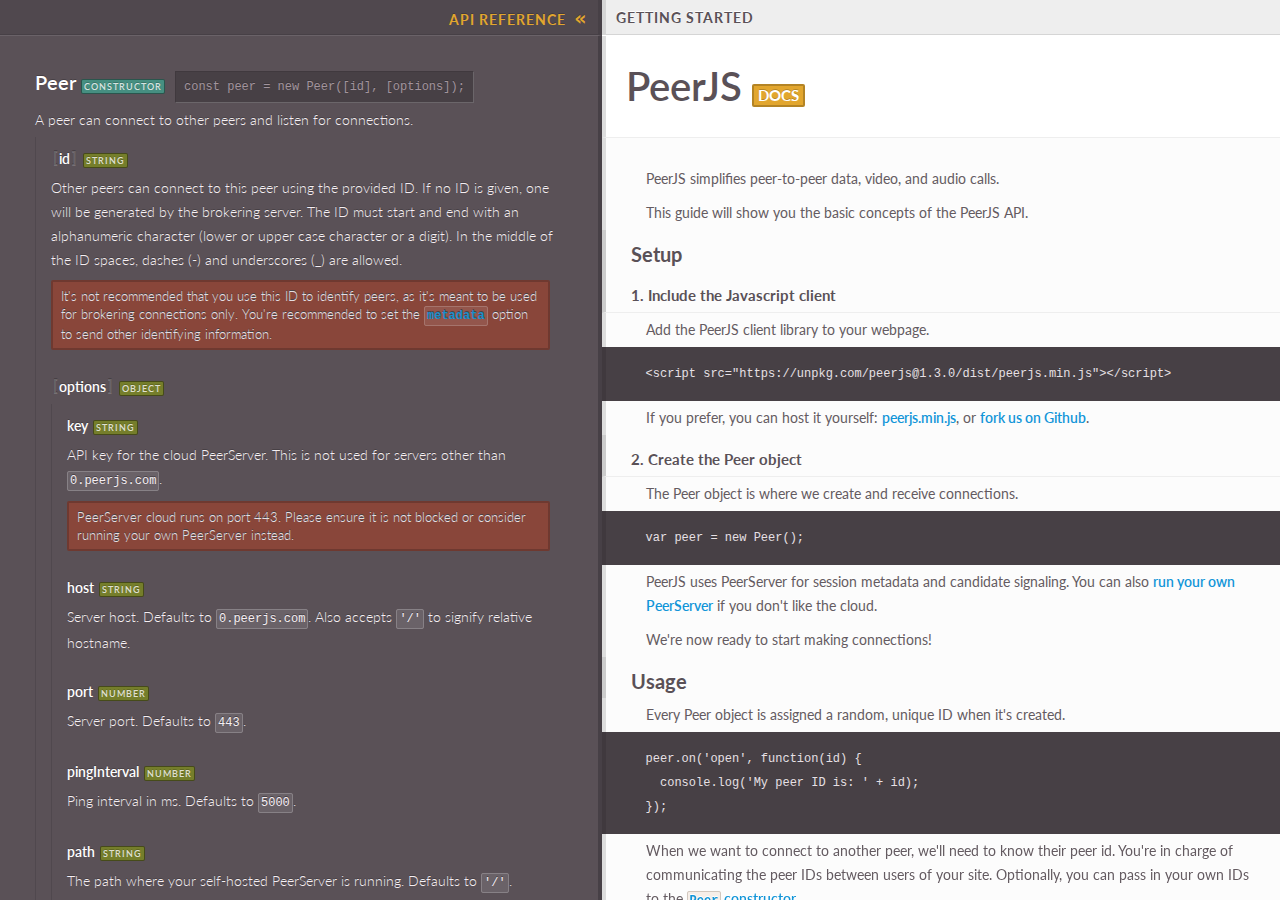
==== commit 8e143ad3: "update doc" ====
--- a/docs.html
+++ b/docs.html
@@ -19,9 +19,9 @@
     <h2>Setup</h2>
     <h3>1. Include the Javascript client</h3>
     <p>Add the PeerJS client library to your webpage.</p>
-    <pre>&lt;script src="https://unpkg.com/peerjs@1.2.0/dist/peerjs.min.js"&gt;&lt;/script&gt;</pre>
+    <pre>&lt;script src="https://unpkg.com/peerjs@1.3.0/dist/peerjs.min.js"&gt;&lt;/script&gt;</pre>
     <p>If you prefer, you can host it yourself:
-      <a download href="https://unpkg.com/peerjs@1.2.0/dist/peerjs.min.js">peerjs.min.js</a>, or
+      <a download href="https://unpkg.com/peerjs@1.3.0/dist/peerjs.min.js">peerjs.min.js</a>, or
       <a href="https://github.com/peers/peerjs">fork us on Github</a>.</p>
     <h3>2. Create the Peer object</h3>
     <p>The Peer object is where we create and receive connections.</p>
@@ -190,7 +190,7 @@
 
     <h3>More questions?</h3>
     <p>
-      <a href="https://groups.google.com/forum/?fromgroups#!forum/peerjs">Discuss PeerJS on our Google Group.</a>
+      <a href="https://t.me/joinchat/ENhPuhTvhm8WlIxTjQf7Og">Discuss PeerJS on our Telegram channel.</a>
       <br>
       <br>
     </p>
@@ -208,7 +208,7 @@
 
   <section class="api">
     <div class="toplevel " id="peer"><span class="name"><a href="#peer">Peer</a><span
-          class="tag type constructor">constructor</span><span class="snippet">var peer = new Peer([id],
+          class="tag type constructor">constructor</span><span class="snippet">const peer = new Peer([id],
           [options]);</span></span>
       <p class="description">A peer can connect to other peers and listen for connections.</p>
       <div class="children">
@@ -251,9 +251,8 @@
               <p class="description">The path where your self-hosted PeerServer is running. Defaults to
                 <code>'/'</code>.</p>
             </div>
-            <div class="child beta_030 " id="peer-options-secure"><span class="name"><a
-                  href="#peer-options-secure">secure</a><span class="tag type boolean">boolean</span><span
-                  class="tag beta_030">beta (0.3.0)</span></span>
+            <div class="child " id="peer-options-secure"><span class="name"><a
+                  href="#peer-options-secure">secure</a><span class="tag type boolean">boolean</span></span>
               <p class="description"><code>true</code> if you're using SSL.<span class='tip'>Note that our cloud-hosted
                   server and assets may not support SSL.</span></p>
             </div>
@@ -264,9 +263,8 @@
                 <code>{ 'iceServers': [{ 'urls': 'stun:stun.l.google.com:19302' }], 'sdpSemantics': 'unified-plan' }</code>
               </p>
             </div>
-            <div class="child beta_030 " id="peer-options-debug"><span class="name"><a
-                  href="#peer-options-debug">debug</a><span class="tag type number">number</span><span
-                  class="tag beta_030">beta (0.3.0)</span></span>
+            <div class="child " id="peer-options-debug"><span class="name"><a href="#peer-options-debug">debug</a><span
+                  class="tag type number">number</span></span>
               <p class="description">Prints log messages depending on the debug level passed in. Defaults to
                 <code>0</code>.</p>
               <div class="children">
@@ -293,8 +291,8 @@
       </div>
     </div>
     <div class="toplevel " id="peerconnect"><span class="name"><a href="#peerconnect">peer.connect</a><span
-          class="tag type method">method</span><span class="snippet">var <a href='#dataconnection'>dataConnection</a> =
-          peer.connect(id, [options]);</span></span>
+          class="tag type method">method</span><span class="snippet">const <a href='#dataconnection'>dataConnection</a>
+          = peer.connect(id, [options]);</span></span>
       <p class="description">Connects to the remote peer specified by <code>id</code> and returns a data connection. Be
         sure to listen on the <a href='#peeron-error'><code>error</code></a> event in case the connection fails.</p>
       <div class="children">
@@ -340,9 +338,9 @@
         </div>
       </div>
     </div>
-    <div class="toplevel beta_030 " id="peercall"><span class="name"><a href="#peercall">peer.call</a><span
-          class="tag type method">method</span><span class="tag beta_030">beta (0.3.0)</span><span class="snippet">var
-          <a href='#mediaconnection'>mediaConnection</a> = peer.call(id, stream, [options]);</span></span>
+    <div class="toplevel " id="peercall"><span class="name"><a href="#peercall">peer.call</a><span
+          class="tag type method">method</span><span class="snippet">const <a
+            href='#mediaconnection'>mediaConnection</a> = peer.call(id, stream, [options]);</span></span>
       <p class="description">Calls the remote peer specified by <code>id</code> and returns a media connection. Be sure
         to listen on the <a href='#peeron-error'><code>error</code></a> event in case the connection fails.</p>
       <div class="children">
@@ -363,7 +361,7 @@
                   href="#peercall-options-metadata">metadata</a></span>
               <p class="description">Metadata associated with the connection, passed in by whoever initiated the
                 connection. Can be accessed with <a
-                  href='#dataconnection-metadata'><code>dataConnection.metadata</code></a>. Can be any serializable
+                  href='#mediaconnection-metadata'><code>mediaConnection.metadata</code></a>. Can be any serializable
                 type.</p>
             </div>
             <div class="child " id="peercall-options-sdptransform"><span class="name"><a
@@ -392,10 +390,9 @@
                 href='#dataconnection'>dataConnection</a>) { ... });</span></span>
           <p class="description">Emitted when a new data connection is established from a remote peer.</p>
         </div>
-        <div class="child beta_030 " id="peeron-call"><span class="name"><a href="#peeron-call">'call'</a><span
-              class="tag type event">event</span><span class="tag beta_030">beta (0.3.0)</span><span
-              class="snippet">peer.on('call', function(<a href='#mediaconnection'>mediaConnection</a>) { ...
-              });</span></span>
+        <div class="child " id="peeron-call"><span class="name"><a href="#peeron-call">'call'</a><span
+              class="tag type event">event</span><span class="snippet">peer.on('call', function(<a
+                href='#mediaconnection'>mediaConnection</a>) { ... });</span></span>
           <p class="description">Emitted when a remote peer attempts to call you. The emitted
             <code>mediaConnection</code> is not yet active; you must first answer the call (<a
               href='#mediaconnection-answer'><code>mediaConnection.answer([stream]);</code></a>). Then, you can listen
@@ -630,9 +627,8 @@
         </div>
       </div>
     </div>
-    <div class="toplevel beta_030 " id="mediaconnection"><span class="name"><a
-          href="#mediaconnection">MediaConnection</a><span class="tag type class">class</span><span
-          class="tag beta_030">beta (0.3.0)</span></span>
+    <div class="toplevel " id="mediaconnection"><span class="name"><a href="#mediaconnection">MediaConnection</a><span
+          class="tag type class">class</span></span>
       <p class="description">Wraps WebRTC's media streams. To get one, use <a
           href='#peercall'><code>peer.call</code></a> or listen for the <a href='#peeron-call'><code>call</code></a>
         event.</p>
@@ -640,7 +636,7 @@
         <div class="child " id="mediaconnection-answer"><span class="name"><a
               href="#mediaconnection-answer">.answer</a><span class="tag type method">method</span><span
               class="snippet">mediaConnection.answer([stream],[options]);</span></span>
-          <p class="description">When recieving a <a href='#peeron-call'><code>call</code></a> event on a peer, you can
+          <p class="description">When receiving a <a href='#peeron-call'><code>call</code></a> event on a peer, you can
             call <code>.answer</code> on the media connection provided by the callback to accept the call and optionally
             send your own media stream.</p>
           <div class="children">
@@ -754,4 +750,4 @@
     </div>
   </section>
 
-</body>+</body>
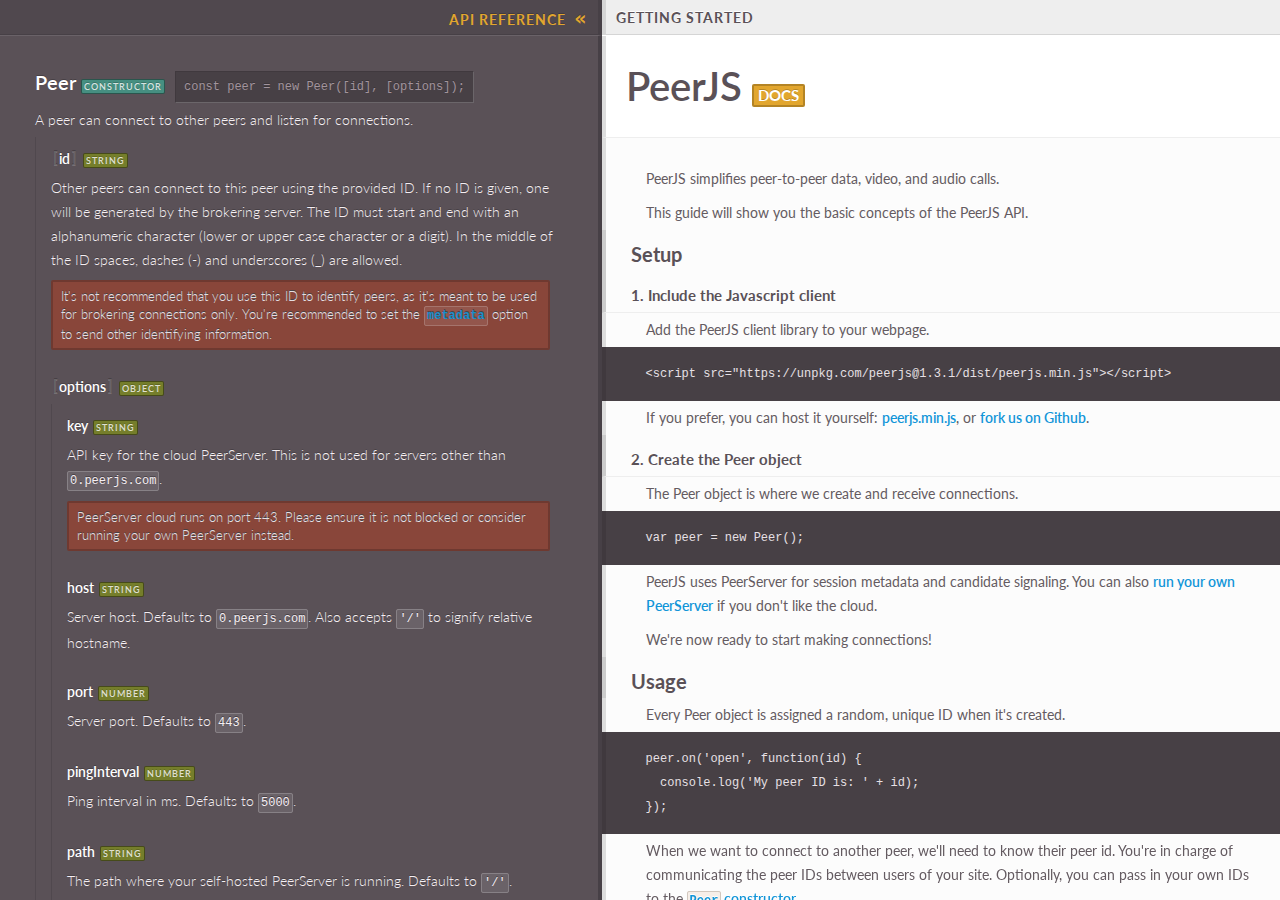
==== commit 538ae7df: "update version" ====
--- a/docs.html
+++ b/docs.html
@@ -19,9 +19,9 @@
     <h2>Setup</h2>
     <h3>1. Include the Javascript client</h3>
     <p>Add the PeerJS client library to your webpage.</p>
-    <pre>&lt;script src="https://unpkg.com/peerjs@1.3.0/dist/peerjs.min.js"&gt;&lt;/script&gt;</pre>
+    <pre>&lt;script src="https://unpkg.com/peerjs@1.3.1/dist/peerjs.min.js"&gt;&lt;/script&gt;</pre>
     <p>If you prefer, you can host it yourself:
-      <a download href="https://unpkg.com/peerjs@1.3.0/dist/peerjs.min.js">peerjs.min.js</a>, or
+      <a download href="https://unpkg.com/peerjs@1.3.1/dist/peerjs.min.js">peerjs.min.js</a>, or
       <a href="https://github.com/peers/peerjs">fork us on Github</a>.</p>
     <h3>2. Create the Peer object</h3>
     <p>The Peer object is where we create and receive connections.</p>
